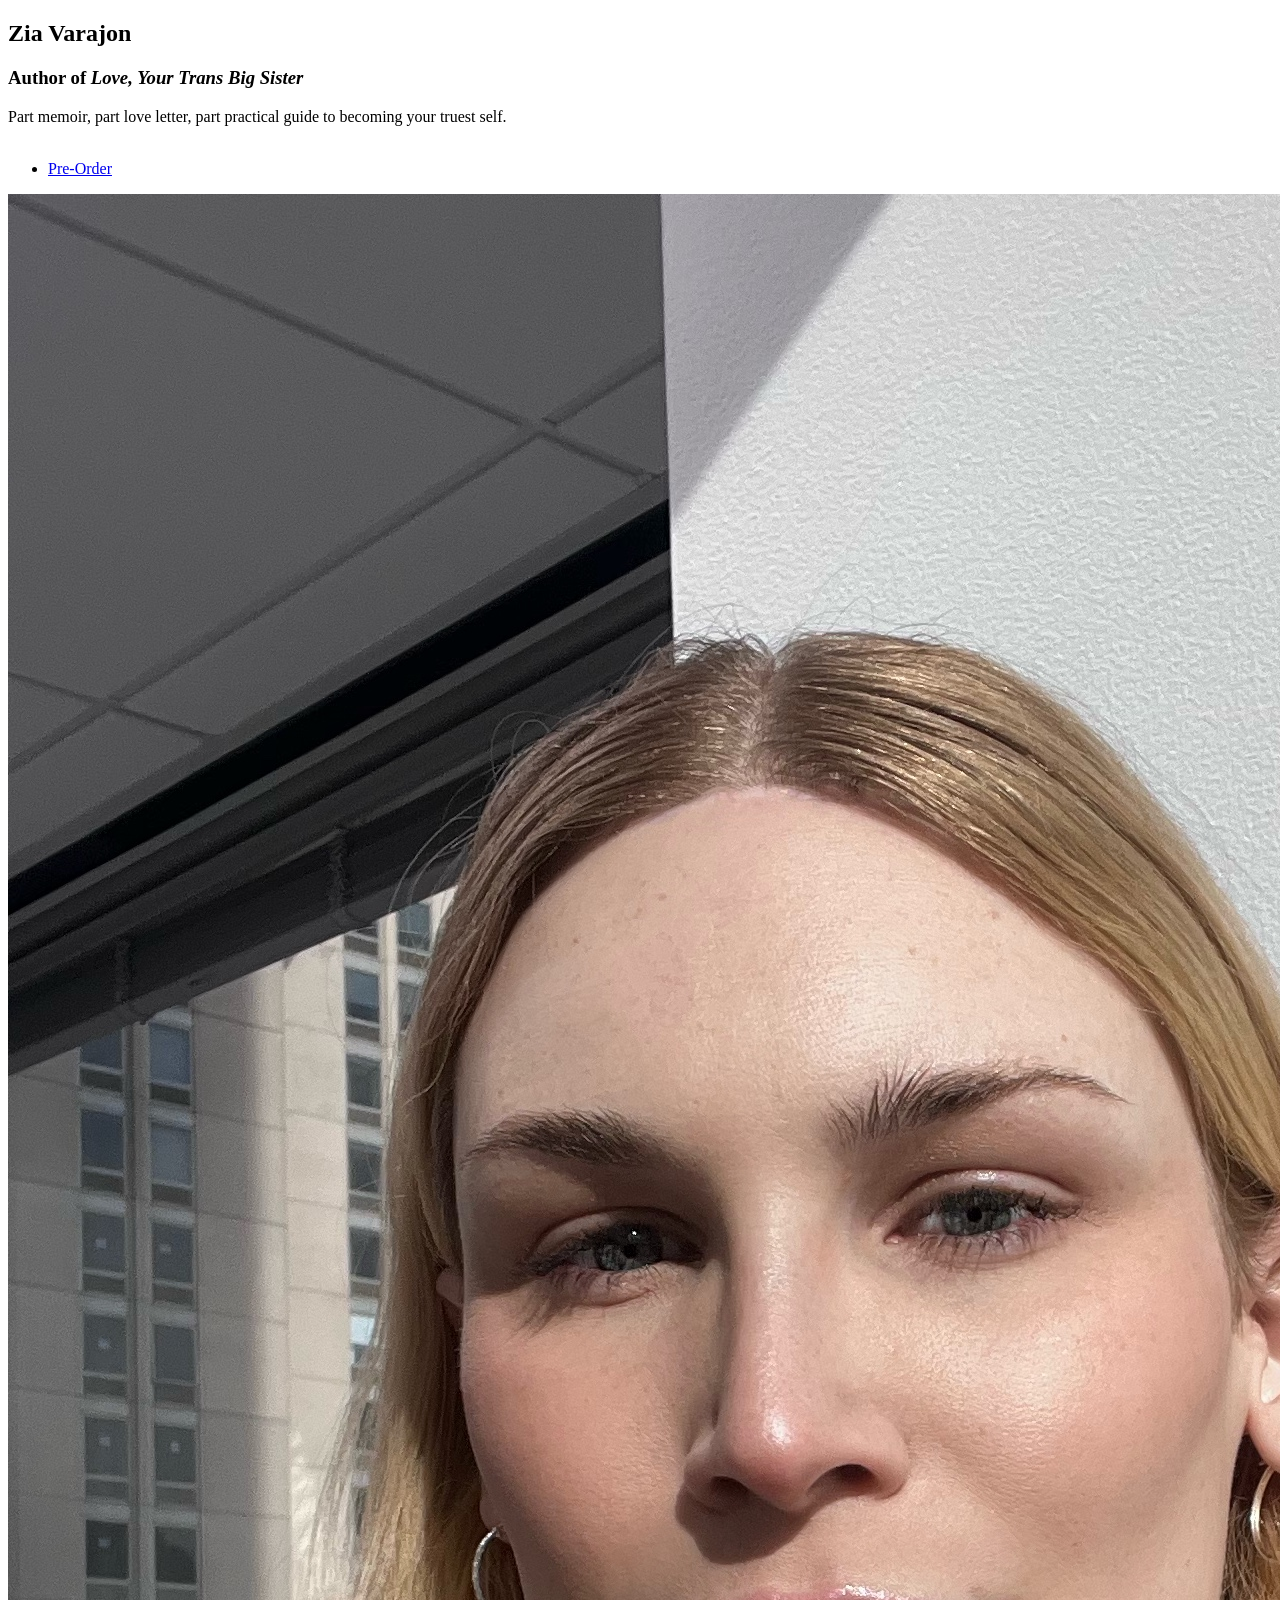
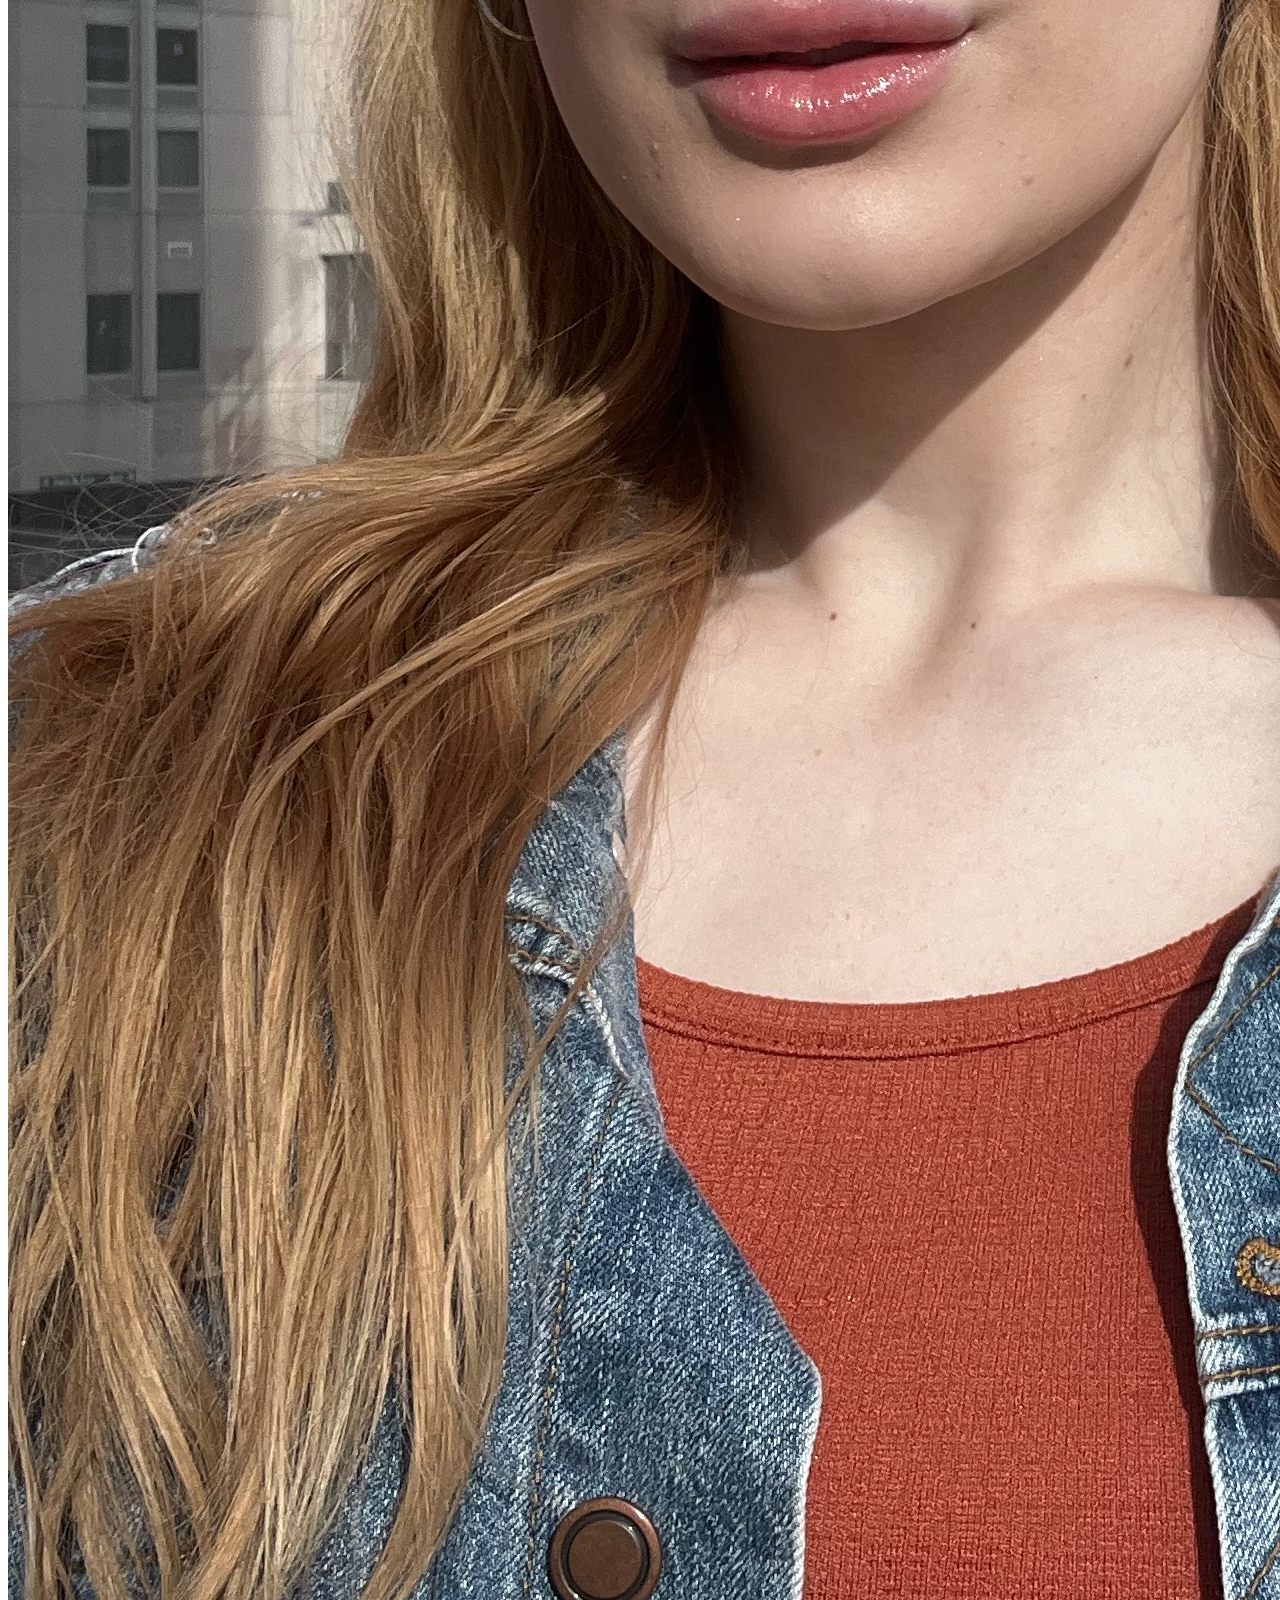
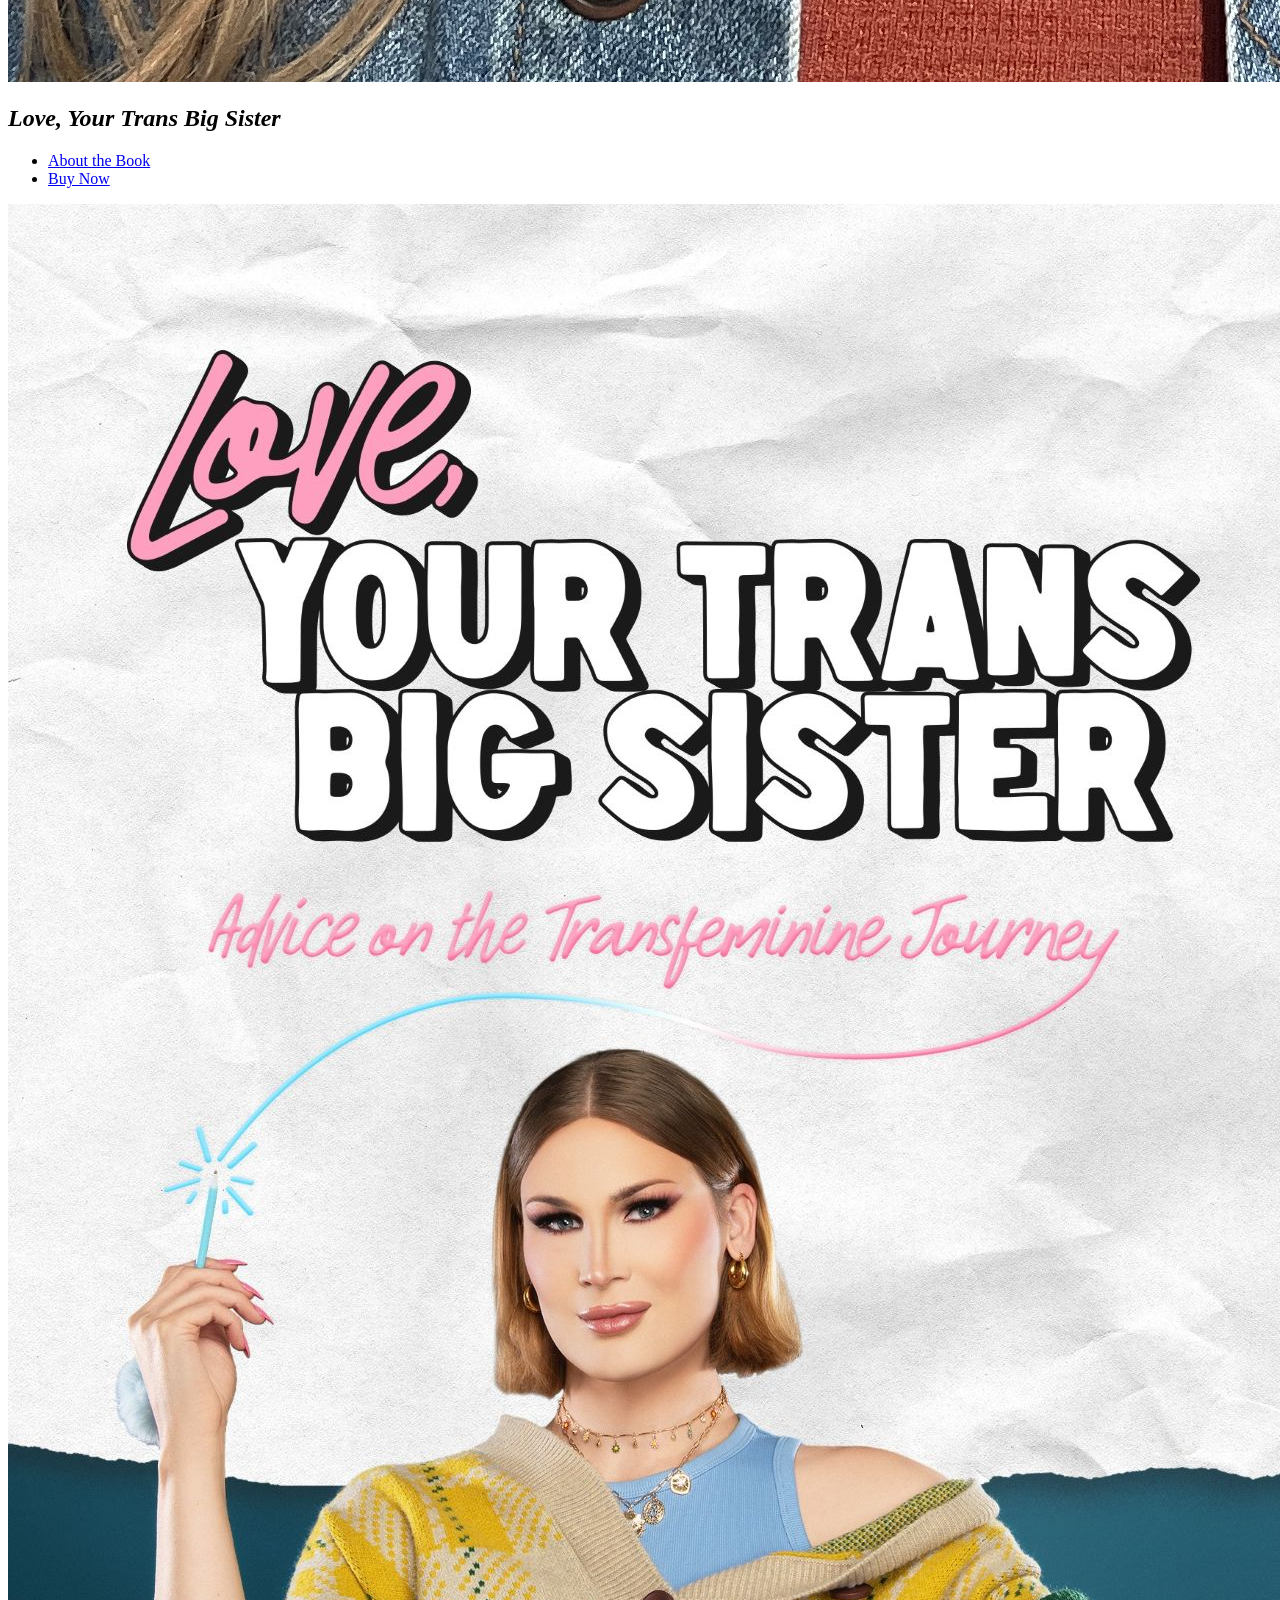
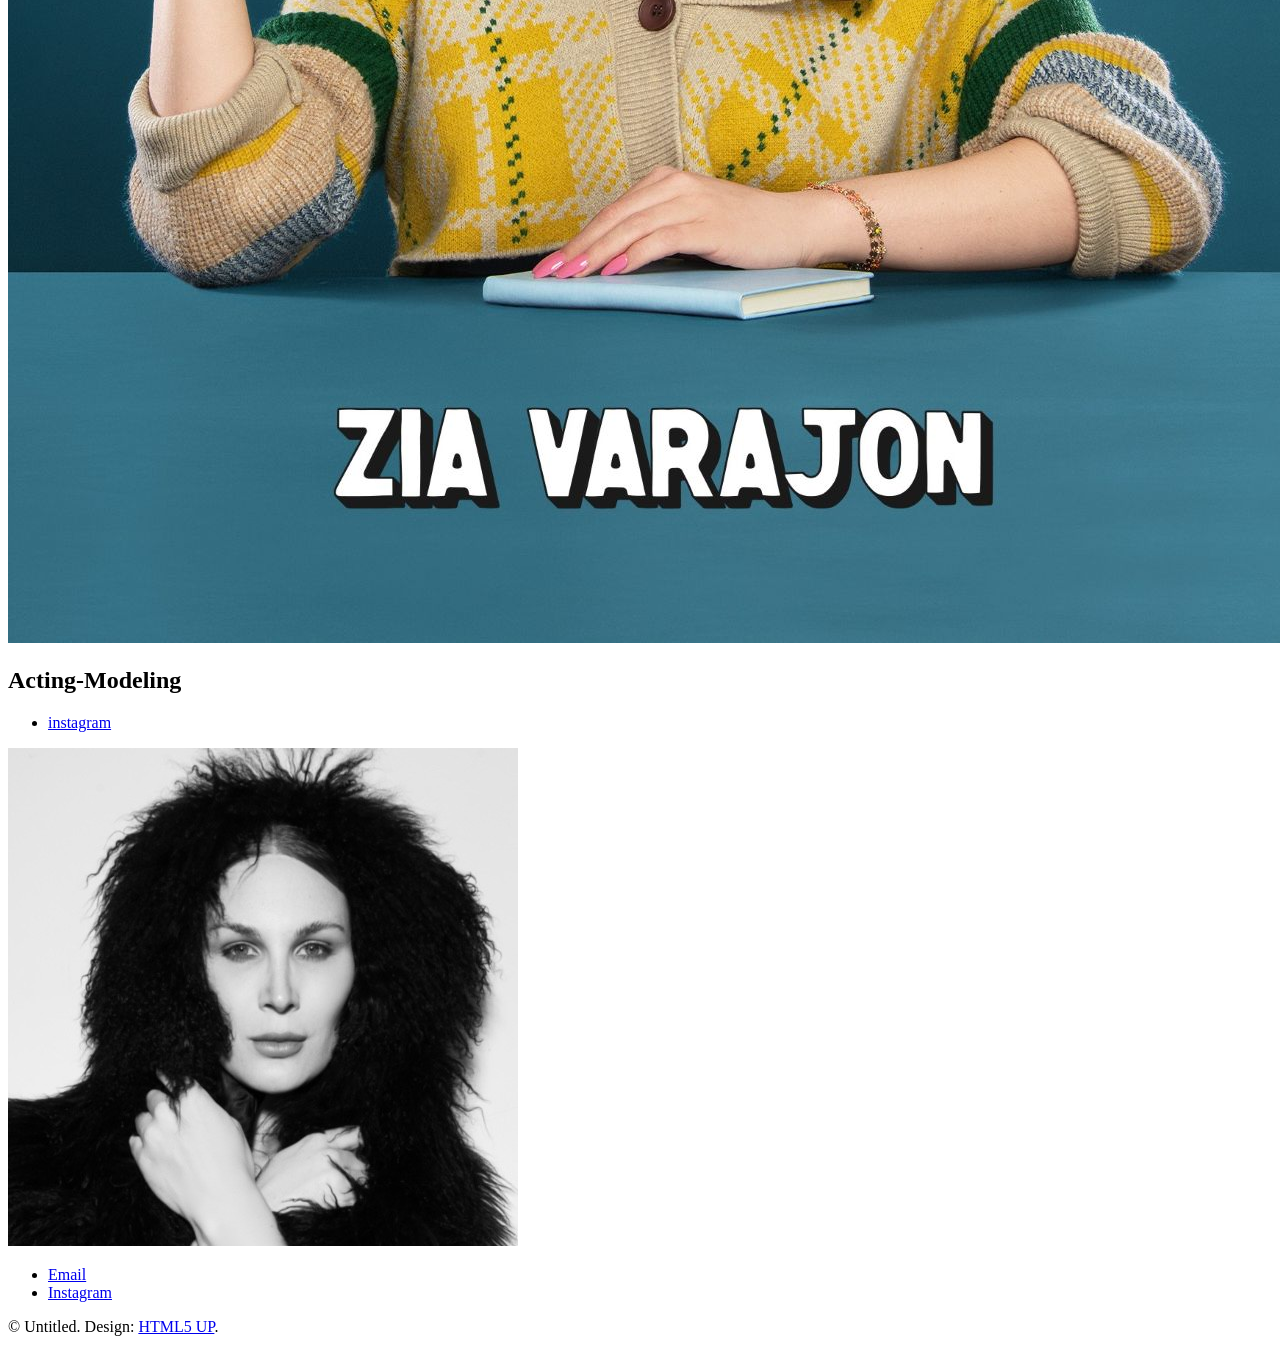
==== index.html @ 0dc3c12a "Updating Website" ====
<!DOCTYPE HTML>
<!--
	Story by HTML5 UP
	html5up.net | @ajlkn
	Free for personal and commercial use under the CCA 3.0 license (html5up.net/license)
-->
<html>
	<head>
		<title>Zia Varajon</title>
		<meta charset="utf-8" />
		<meta name="viewport" content="width=device-width, initial-scale=1, user-scalable=no" />
		<link rel="stylesheet" href="assets/css/main.css" />
		<noscript><link rel="stylesheet" href="assets/css/noscript.css" /></noscript>
	</head>
	<body class="is-preload">

		<!-- Wrapper -->
			<div id="wrapper" class="divided">

				<!-- One -->
					<section class="banner style1 orient-left content-align-left image-position-right fullscreen onload-image-fade-in onload-content-fade-right">
						<div class="content">
							<h1>Zia Varajon</h1>
							<h3 class="major">Author of <i>Love, Your Trans Big Sister </i></h3>
							<h2">Part memoir, part love letter, part practical guide to becoming your truest self.</h2>
							<br></br>
							<ul class="actions stacked">
								<li><a href="https://www.barnesandnoble.com/w/love-your-trans-big-sister-zia-varajon/1149774311" class="button big wide smooth-scroll-middle">Pre-Order</a></li>
							</ul>
						</div>
						<div class="image">
							<img src="images/banner.jpg" alt="" />
						</div>
					</section>

				<!-- Two -->
					<section class="spotlight style1 orient-right content-align-left image-position-center onscroll-image-fade-in" id="first">
						<div class="content">
							<h2><i>Love, Your Trans Big Sister</i></h2>
							
							<ul class="actions stacked">
								<li><a href="lytbs.html" class="button">About the Book</a></li><li><a href="https://ziavarajon.com" class="button">Buy Now</a> </li>
							</ul>
						</div>
						<div class="image">
							<img src="images/spotlight01.jpg" alt="" />
						</div>
					</section>

				<!-- Three -->
					<section class="spotlight style1 orient-left content-align-left image-position-center onscroll-image-fade-in">
						<div class="content">
							<h2>Acting-Modeling</h2>
							<p></p>
							<ul class="actions ">
								<li><a href="https://www.instagram.com/tsziaaa" class="button">instagram</a></li>
							</ul>
						</div>
						<div class="image">
							<img src="images/spotlight02.jpg" alt="" />
						</div>
					</section>

				<!-- Four 
					<section class="spotlight style1 orient-right content-align-left image-position-center onscroll-image-fade-in">
						<div class="content">
							<h2>Creative Collection</h2>
							<p>Interior Decorator | Personal Stylist</p>
							<ul class="actions stacked">
								<li><a href="creative.html" class="button">Learn More</a></li>
							</ul>
						</div>
						<div class="image">
							<img src="images/spotlight03.jpg" alt="" />
						</div>
					</section>
					-->

				<!-- Five 
					<section class="wrapper style1 align-center">
						<div class="inner">
							<h2>Massa sed condimentum</h2>
							<p>Lorem ipsum dolor sit amet, consectetur adipiscing elit. Morbi id ante sed ex pharetra lacinia sit amet vel massa. Donec facilisis laoreet nulla eu bibendum. Donec ut ex risus. Fusce lorem lectus, pharetra pretium massa et, hendrerit vestibulum odio lorem ipsum.</p>
						</div>
						
						-->
						<!-- Gallery commected section 
							<div class="gallery style2 medium lightbox onscroll-fade-in">
								<article>
									<a href="images/gallery/fulls/01.jpg" class="image">
										<img src="images/gallery/thumbs/01.jpg" alt="" />
									</a>
									<div class="caption">
										<h3>Ipsum Dolor</h3>
										<p>Lorem ipsum dolor amet, consectetur magna etiam elit. Etiam sed ultrices.</p>
										<ul class="actions fixed">
											<li><span class="button small">Details</span></li>
										</ul>
									</div>
								</article>
								<article>
									<a href="images/gallery/fulls/02.jpg" class="image">
										<img src="images/gallery/thumbs/02.jpg" alt="" />
									</a>
									<div class="caption">
										<h3>Feugiat Lorem</h3>
										<p>Lorem ipsum dolor amet, consectetur magna etiam elit. Etiam sed ultrices.</p>
										<ul class="actions fixed">
											<li><span class="button small">Details</span></li>
										</ul>
									</div>
								</article>
								<article>
									<a href="images/gallery/fulls/03.jpg" class="image">
										<img src="images/gallery/thumbs/03.jpg" alt="" />
									</a>
									<div class="caption">
										<h3>Magna Amet</h3>
										<p>Lorem ipsum dolor amet, consectetur magna etiam elit. Etiam sed ultrices.</p>
										<ul class="actions fixed">
											<li><span class="button small">Details</span></li>
										</ul>
									</div>
								</article>
								<article>
									<a href="images/gallery/fulls/04.jpg" class="image">
										<img src="images/gallery/thumbs/04.jpg" alt="" />
									</a>
									<div class="caption">
										<h3>Sed Tempus</h3>
										<p>Lorem ipsum dolor amet, consectetur magna etiam elit. Etiam sed ultrices.</p>
										<ul class="actions fixed">
											<li><span class="button small">Details</span></li>
										</ul>
									</div>
								</article>
								<article>
									<a href="images/gallery/fulls/05.jpg" class="image">
										<img src="images/gallery/thumbs/05.jpg" alt="" />
									</a>
									<div class="caption">
										<h3>Ultrices Magna</h3>
										<p>Lorem ipsum dolor amet, consectetur magna etiam elit. Etiam sed ultrices.</p>
										<ul class="actions fixed">
											<li><span class="button small">Details</span></li>
										</ul>
									</div>
								</article>
								<article>
									<a href="images/gallery/fulls/06.jpg" class="image">
										<img src="images/gallery/thumbs/06.jpg" alt="" />
									</a>
									<div class="caption">
										<h3>Sed Tempus</h3>
										<p>Lorem ipsum dolor amet, consectetur magna etiam elit. Etiam sed ultrices.</p>
										<ul class="actions fixed">
											<li><span class="button small">Details</span></li>
										</ul>
									</div>
								</article>
								<article>
									<a href="images/gallery/fulls/07.jpg" class="image">
										<img src="images/gallery/thumbs/07.jpg" alt="" />
									</a>
									<div class="caption">
										<h3>Ipsum Lorem</h3>
										<p>Lorem ipsum dolor amet, consectetur magna etiam elit. Etiam sed ultrices.</p>
										<ul class="actions fixed">
											<li><span class="button small">Details</span></li>
										</ul>
									</div>
								</article>
								<article>
									<a href="images/gallery/fulls/08.jpg" class="image">
										<img src="images/gallery/thumbs/08.jpg" alt="" />
									</a>
									<div class="caption">
										<h3>Magna Risus</h3>
										<p>Lorem ipsum dolor amet, consectetur magna etiam elit. Etiam sed ultrices.</p>
										<ul class="actions fixed">
											<li><span class="button small">Details</span></li>
										</ul>
									</div>
								</article>
								<article>
									<a href="images/gallery/fulls/09.jpg" class="image">
										<img src="images/gallery/thumbs/09.jpg" alt="" />
									</a>
									<div class="caption">
										<h3>Tempus Dolor</h3>
										<p>Lorem ipsum dolor amet, consectetur magna etiam elit. Etiam sed ultrices.</p>
										<ul class="actions fixed">
											<li><span class="button small">Details</span></li>
										</ul>
									</div>
								</article>
								<article>
									<a href="images/gallery/fulls/10.jpg" class="image">
										<img src="images/gallery/thumbs/10.jpg" alt="" />
									</a>
									<div class="caption">
										<h3>Sed Etiam</h3>
										<p>Lorem ipsum dolor amet, consectetur magna etiam elit. Etiam sed ultrices.</p>
										<ul class="actions fixed">
											<li><span class="button small">Details</span></li>
										</ul>
									</div>
								</article>
								<article>
									<a href="images/gallery/fulls/11.jpg" class="image">
										<img src="images/gallery/thumbs/11.jpg" alt="" />
									</a>
									<div class="caption">
										<h3>Magna Lorem</h3>
										<p>Lorem ipsum dolor amet, consectetur magna etiam elit. Etiam sed ultrices.</p>
										<ul class="actions fixed">
											<li><span class="button small">Details</span></li>
										</ul>
									</div>
								</article>
								<article>
									<a href="images/gallery/fulls/12.jpg" class="image">
										<img src="images/gallery/thumbs/12.jpg" alt="" />
									</a>
									<div class="caption">
										<h3>Ipsum Dolor</h3>
										<p>Lorem ipsum dolor amet, consectetur magna etiam elit. Etiam sed ultrices.</p>
										<ul class="actions fixed">
											<li><span class="button small">Details</span></li>
										</ul>
									</div>
								</article>
							</div>

					</section>
									-->
				<!-- Six -->
				

				<!-- Seven 
					<section class="wrapper style1 align-center">
						<div class="inner medium">
							<h2>Get in touch</h2>
							<form method="post" action="#">
								<div class="fields">
									<div class="field half">
										<label for="name">Name</label>
										<input type="text" name="name" id="name" value="" />
									</div>
									<div class="field half">
										<label for="email">Email</label>
										<input type="email" name="email" id="email" value="" />
									</div>
									<div class="field">
										<label for="message">Message</label>
										<textarea name="message" id="message" rows="6"></textarea>
									</div>
								</div>
								<ul class="actions special">
									<li><input type="submit" name="submit" id="submit" value="Send Message" /></li>
								</ul>
							</form>

						</div>
					</section> -->

				<!-- Footer -->
					<footer class="wrapper style1 align-center">
						<div class="inner">
							<ul class="icons">
								<!--<li><a href="#" class="icon brands style2 fa-twitter"><span class="label">Twitter</span></a></li> 
								<li><a href="#" class="icon brands style2 fa-facebook-f"><span class="label">Facebook</span></a></li> 
								
								<li><a href="#" class="icon brands style2 fa-linkedin-in"><span class="label">LinkedIn</span></a></li>
								 -->
								 <li><a href="mailto:ziavarajon@gmail.com" class="icon style2 fa-envelope"><span class="label">Email</span></a></li>
								 <li><a href="https://www.instagram.com/tsziaaa" class="icon brands style2 fa-instagram"><span class="label">Instagram</span></a></li>
							</ul>
							<p>&copy; Untitled. Design: <a href="https://html5up.net">HTML5 UP</a>.</p>
						</div>
					</footer>

			</div>

		<!-- Scripts -->
			<script src="assets/js/jquery.min.js"></script>
			<script src="assets/js/jquery.scrollex.min.js"></script>
			<script src="assets/js/jquery.scrolly.min.js"></script>
			<script src="assets/js/browser.min.js"></script>
			<script src="assets/js/breakpoints.min.js"></script>
			<script src="assets/js/util.js"></script>
			<script src="assets/js/main.js"></script>

	</body>
</html>
---- assets/css/main.css ----
@import url(fontawesome-all.min.css);
@import url("https://fonts.googleapis.com/css?family=Source+Sans+Pro:300,300i,400,400i");

/*
	Story by HTML5 UP
	html5up.net | @ajlkn
	Free for personal and commercial use under the CCA 3.0 license (html5up.net/license)
*/

html, body, div, span, applet, object,
iframe, h1, h2, h3, h4, h5, h6, p, blockquote,
pre, a, abbr, acronym, address, big, cite,
code, del, dfn, em, img, ins, kbd, q, s, samp,
small, strike, strong, sub, sup, tt, var, b,
u, i, center, dl, dt, dd, ol, ul, li, fieldset,
form, label, legend, table, caption, tbody,
tfoot, thead, tr, th, td, article, aside,
canvas, details, embed, figure, figcaption,
footer, header, hgroup, menu, nav, output, ruby,
section, summary, time, mark, audio, video {
	margin: 0;
	padding: 0;
	border: 0;
	font-size: 100%;
	font: inherit;
	vertical-align: baseline;}

article, aside, details, figcaption, figure,
footer, header, hgroup, menu, nav, section {
	display: block;}

body {
	line-height: 1;
}

ol, ul {
	list-style: none;
}

blockquote, q {
	quotes: none;
}

	blockquote:before, blockquote:after, q:before, q:after {
		content: '';
		content: none;
	}

table {
	border-collapse: collapse;
	border-spacing: 0;
}

body {
	-webkit-text-size-adjust: none;
}

mark {
	background-color: transparent;
	color: inherit;
}

input::-moz-focus-inner {
	border: 0;
	padding: 0;
}

input, select, textarea {
	-moz-appearance: none;
	-webkit-appearance: none;
	-ms-appearance: none;
	appearance: none;
}

/* Basic */

	@-ms-viewport {
		width: device-width;
	}

	body {
		-ms-overflow-style: scrollbar;
	}

	@media screen and (max-width: 480px) {

		html, body {
			min-width: 320px;
		}

	}

	html {
		box-sizing: border-box;
	}

	*, *:before, *:after {
		box-sizing: inherit;
	}

	body {
		background: #ffffff;
	}

		body.is-preload *, body.is-preload *:before, body.is-preload *:after {
			-moz-animation: none !important;
			-webkit-animation: none !important;
			-ms-animation: none !important;
			animation: none !important;
			-moz-transition: none !important;
			-webkit-transition: none !important;
			-ms-transition: none !important;
			transition: none !important;
		}

/* Type */

	html {
		font-size: 18pt;
	}

		@media screen and (max-width: 1680px) {

			html {
				font-size: 14pt;
			}

		}

		@media screen and (max-width: 1280px) {

			html {
				font-size: 12pt;
			}

		}

		@media screen and (max-width: 736px) {

			html {
				font-size: 11pt;
			}

		}

		@media screen and (max-width: 360px) {

			html {
				font-size: 10pt;
			}

		}

	body {
		background-color: #ffffff;
		color: #000000;
	}

	body, input, select, textarea {
		font-family: "Source Sans Pro", Helvetica, sans-serif;
		font-size: 1rem;
		font-weight: 300;
		line-height: 1.65;
	}

	a {
		-moz-transition: color 0.2s ease-in-out;
		-webkit-transition: color 0.2s ease-in-out;
		-ms-transition: color 0.2s ease-in-out;
		transition: color 0.2s ease-in-out;
		text-decoration: underline;
	}

		a:hover {
			text-decoration: none;
		}

	strong, b {
		font-weight: 400;
	}

	em, i {
		font-style: italic;
	}

	p {
		margin: 0 0 2rem 0;
	}

		p.major {
			font-size: 1.25rem;
		}

	h1, h2, h3, h4, h5, h6 {
		font-weight: 300;
		line-height: 1.375;
		letter-spacing: -0.05em;
		margin: 0 0 1rem 0;
	}

		h1 a, h2 a, h3 a, h4 a, h5 a, h6 a {
			color: inherit;
			text-decoration: none;
		}

	h1 {
		font-size: 3.5rem;
		line-height: 1.2;
	}

	h2 {
		font-size: 2.25rem;
	}

	h3 {
		font-size: 1.5rem;
	}

	h4 {
		font-size: 1.1rem;
	}

	h5 {
		font-size: 0.9rem;
	}

	h6 {
		font-size: 0.7rem;
	}

	sub {
		font-size: 0.8rem;
		position: relative;
		top: 0.5rem;
	}

	sup {
		font-size: 0.8rem;
		position: relative;
		top: -0.5rem;
	}

	blockquote {
		border-left: solid 4px;
		font-style: italic;
		margin: 0 0 2rem 0;
		padding: 0.5rem 0 0.5rem 2rem;
	}

	code {
		border-radius: 4px;
		font-family: "Courier New", monospace;
		font-size: 0.9em;
		margin: 0 0.25rem;
		padding: 0.25rem 0.325rem;
	}

	pre {
		-webkit-overflow-scrolling: touch;
		font-family: "Courier New", monospace;
		font-size: 0.9em;
		margin: 0 0 2rem 0;
	}

		pre code {
			display: block;
			line-height: 1.5;
			padding: 0.75rem 1rem;
			overflow-x: auto;
		}

	hr {
		border: 0;
		border-bottom: solid 1px;
		margin: 2.5rem 0;
	}

		hr.major {
			margin: 3.5rem 0;
		}

	.align-left {
		text-align: left;
	}

	.align-center {
		text-align: center;
	}

	.align-right {
		text-align: right;
	}

	@media screen and (max-width: 736px) {

		p.major {
			font-size: 1.1rem;
		}

		h1 {
			font-size: 2.5rem;
		}

		h2 {
			font-size: 2rem;
		}

		h3 {
			font-size: 1.25rem;
		}

		h4 {
			font-size: 1rem;
		}

	}

	input, select, textarea {
		color: #000000;
	}

	a {
		color: #000000;
	}

		a:hover {
			color: #47D3E5;
		}

	strong, b {
		color: #000000;
	}

	h1, h2, h3, h4, h5, h6 {
		color: #000000;
	}

	blockquote {
		border-left-color: rgba(0, 0, 0, 0.2);
	}

	code {
		background: rgba(0, 0, 0, 0.05);
		border-color: rgba(0, 0, 0, 0.2);
	}

	hr {
		border-bottom-color: rgba(0, 0, 0, 0.2);
	}

/* Row */

	.row {
		display: flex;
		flex-wrap: wrap;
		box-sizing: border-box;
		align-items: stretch;
	}

		.row > * {
			box-sizing: border-box;
		}

		.row.gtr-uniform > * > :last-child {
			margin-bottom: 0;
		}

		.row.aln-left {
			justify-content: flex-start;
		}

		.row.aln-center {
			justify-content: center;
		}

		.row.aln-right {
			justify-content: flex-end;
		}

		.row.aln-top {
			align-items: flex-start;
		}

		.row.aln-middle {
			align-items: center;
		}

		.row.aln-bottom {
			align-items: flex-end;
		}

		.row > .imp {
			order: -1;
		}

		.row > .col-1 {
			width: 8.33333%;
		}

		.row > .off-1 {
			margin-left: 8.33333%;
		}

		.row > .col-2 {
			width: 16.66667%;
		}

		.row > .off-2 {
			margin-left: 16.66667%;
		}

		.row > .col-3 {
			width: 25%;
		}

		.row > .off-3 {
			margin-left: 25%;
		}

		.row > .col-4 {
			width: 33.33333%;
		}

		.row > .off-4 {
			margin-left: 33.33333%;
		}

		.row > .col-5 {
			width: 41.66667%;
		}

		.row > .off-5 {
			margin-left: 41.66667%;
		}

		.row > .col-6 {
			width: 50%;
		}

		.row > .off-6 {
			margin-left: 50%;
		}

		.row > .col-7 {
			width: 58.33333%;
		}

		.row > .off-7 {
			margin-left: 58.33333%;
		}

		.row > .col-8 {
			width: 66.66667%;
		}

		.row > .off-8 {
			margin-left: 66.66667%;
		}

		.row > .col-9 {
			width: 75%;
		}

		.row > .off-9 {
			margin-left: 75%;
		}

		.row > .col-10 {
			width: 83.33333%;
		}

		.row > .off-10 {
			margin-left: 83.33333%;
		}

		.row > .col-11 {
			width: 91.66667%;
		}

		.row > .off-11 {
			margin-left: 91.66667%;
		}

		.row > .col-12 {
			width: 100%;
		}

		.row > .off-12 {
			margin-left: 100%;
		}

		.row.gtr-0 {
			margin-top: 0;
			margin-left: 0rem;
		}

			.row.gtr-0 > * {
				padding: 0 0 0 0rem;
			}

			.row.gtr-0.gtr-uniform {
				margin-top: 0rem;
			}

				.row.gtr-0.gtr-uniform > * {
					padding-top: 0rem;
				}

		.row.gtr-25 {
			margin-top: 0;
			margin-left: -0.5rem;
		}

			.row.gtr-25 > * {
				padding: 0 0 0 0.5rem;
			}

			.row.gtr-25.gtr-uniform {
				margin-top: -0.5rem;
			}

				.row.gtr-25.gtr-uniform > * {
					padding-top: 0.5rem;
				}

		.row.gtr-50 {
			margin-top: 0;
			margin-left: -1rem;
		}

			.row.gtr-50 > * {
				padding: 0 0 0 1rem;
			}

			.row.gtr-50.gtr-uniform {
				margin-top: -1rem;
			}

				.row.gtr-50.gtr-uniform > * {
					padding-top: 1rem;
				}

		.row {
			margin-top: 0;
			margin-left: -2rem;
		}

			.row > * {
				padding: 0 0 0 2rem;
			}

			.row.gtr-uniform {
				margin-top: -2rem;
			}

				.row.gtr-uniform > * {
					padding-top: 2rem;
				}

		.row.gtr-150 {
			margin-top: 0;
			margin-left: -3rem;
		}

			.row.gtr-150 > * {
				padding: 0 0 0 3rem;
			}

			.row.gtr-150.gtr-uniform {
				margin-top: -3rem;
			}

				.row.gtr-150.gtr-uniform > * {
					padding-top: 3rem;
				}

		.row.gtr-200 {
			margin-top: 0;
			margin-left: -4rem;
		}

			.row.gtr-200 > * {
				padding: 0 0 0 4rem;
			}

			.row.gtr-200.gtr-uniform {
				margin-top: -4rem;
			}

				.row.gtr-200.gtr-uniform > * {
					padding-top: 4rem;
				}

		@media screen and (max-width: 1680px) {

			.row {
				display: flex;
				flex-wrap: wrap;
				box-sizing: border-box;
				align-items: stretch;
			}

				.row > * {
					box-sizing: border-box;
				}

				.row.gtr-uniform > * > :last-child {
					margin-bottom: 0;
				}

				.row.aln-left {
					justify-content: flex-start;
				}

				.row.aln-center {
					justify-content: center;
				}

				.row.aln-right {
					justify-content: flex-end;
				}

				.row.aln-top {
					align-items: flex-start;
				}

				.row.aln-middle {
					align-items: center;
				}

				.row.aln-bottom {
					align-items: flex-end;
				}

				.row > .imp-xlarge {
					order: -1;
				}

				.row > .col-1-xlarge {
					width: 8.33333%;
				}

				.row > .off-1-xlarge {
					margin-left: 8.33333%;
				}

				.row > .col-2-xlarge {
					width: 16.66667%;
				}

				.row > .off-2-xlarge {
					margin-left: 16.66667%;
				}

				.row > .col-3-xlarge {
					width: 25%;
				}

				.row > .off-3-xlarge {
					margin-left: 25%;
				}

				.row > .col-4-xlarge {
					width: 33.33333%;
				}

				.row > .off-4-xlarge {
					margin-left: 33.33333%;
				}

				.row > .col-5-xlarge {
					width: 41.66667%;
				}

				.row > .off-5-xlarge {
					margin-left: 41.66667%;
				}

				.row > .col-6-xlarge {
					width: 50%;
				}

				.row > .off-6-xlarge {
					margin-left: 50%;
				}

				.row > .col-7-xlarge {
					width: 58.33333%;
				}

				.row > .off-7-xlarge {
					margin-left: 58.33333%;
				}

				.row > .col-8-xlarge {
					width: 66.66667%;
				}

				.row > .off-8-xlarge {
					margin-left: 66.66667%;
				}

				.row > .col-9-xlarge {
					width: 75%;
				}

				.row > .off-9-xlarge {
					margin-left: 75%;
				}

				.row > .col-10-xlarge {
					width: 83.33333%;
				}

				.row > .off-10-xlarge {
					margin-left: 83.33333%;
				}

				.row > .col-11-xlarge {
					width: 91.66667%;
				}

				.row > .off-11-xlarge {
					margin-left: 91.66667%;
				}

				.row > .col-12-xlarge {
					width: 100%;
				}

				.row > .off-12-xlarge {
					margin-left: 100%;
				}

				.row.gtr-0 {
					margin-top: 0;
					margin-left: 0rem;
				}

					.row.gtr-0 > * {
						padding: 0 0 0 0rem;
					}

					.row.gtr-0.gtr-uniform {
						margin-top: 0rem;
					}

						.row.gtr-0.gtr-uniform > * {
							padding-top: 0rem;
						}

				.row.gtr-25 {
					margin-top: 0;
					margin-left: -0.5rem;
				}

					.row.gtr-25 > * {
						padding: 0 0 0 0.5rem;
					}

					.row.gtr-25.gtr-uniform {
						margin-top: -0.5rem;
					}

						.row.gtr-25.gtr-uniform > * {
							padding-top: 0.5rem;
						}

				.row.gtr-50 {
					margin-top: 0;
					margin-left: -1rem;
				}

					.row.gtr-50 > * {
						padding: 0 0 0 1rem;
					}

					.row.gtr-50.gtr-uniform {
						margin-top: -1rem;
					}

						.row.gtr-50.gtr-uniform > * {
							padding-top: 1rem;
						}

				.row {
					margin-top: 0;
					margin-left: -2rem;
				}

					.row > * {
						padding: 0 0 0 2rem;
					}

					.row.gtr-uniform {
						margin-top: -2rem;
					}

						.row.gtr-uniform > * {
							padding-top: 2rem;
						}

				.row.gtr-150 {
					margin-top: 0;
					margin-left: -3rem;
				}

					.row.gtr-150 > * {
						padding: 0 0 0 3rem;
					}

					.row.gtr-150.gtr-uniform {
						margin-top: -3rem;
					}

						.row.gtr-150.gtr-uniform > * {
							padding-top: 3rem;
						}

				.row.gtr-200 {
					margin-top: 0;
					margin-left: -4rem;
				}

					.row.gtr-200 > * {
						padding: 0 0 0 4rem;
					}

					.row.gtr-200.gtr-uniform {
						margin-top: -4rem;
					}

						.row.gtr-200.gtr-uniform > * {
							padding-top: 4rem;
						}

		}

		@media screen and (max-width: 1280px) {

			.row {
				display: flex;
				flex-wrap: wrap;
				box-sizing: border-box;
				align-items: stretch;
			}

				.row > * {
					box-sizing: border-box;
				}

				.row.gtr-uniform > * > :last-child {
					margin-bottom: 0;
				}

				.row.aln-left {
					justify-content: flex-start;
				}

				.row.aln-center {
					justify-content: center;
				}

				.row.aln-right {
					justify-content: flex-end;
				}

				.row.aln-top {
					align-items: flex-start;
				}

				.row.aln-middle {
					align-items: center;
				}

				.row.aln-bottom {
					align-items: flex-end;
				}

				.row > .imp-large {
					order: -1;
				}

				.row > .col-1-large {
					width: 8.33333%;
				}

				.row > .off-1-large {
					margin-left: 8.33333%;
				}

				.row > .col-2-large {
					width: 16.66667%;
				}

				.row > .off-2-large {
					margin-left: 16.66667%;
				}

				.row > .col-3-large {
					width: 25%;
				}

				.row > .off-3-large {
					margin-left: 25%;
				}

				.row > .col-4-large {
					width: 33.33333%;
				}

				.row > .off-4-large {
					margin-left: 33.33333%;
				}

				.row > .col-5-large {
					width: 41.66667%;
				}

				.row > .off-5-large {
					margin-left: 41.66667%;
				}

				.row > .col-6-large {
					width: 50%;
				}

				.row > .off-6-large {
					margin-left: 50%;
				}

				.row > .col-7-large {
					width: 58.33333%;
				}

				.row > .off-7-large {
					margin-left: 58.33333%;
				}

				.row > .col-8-large {
					width: 66.66667%;
				}

				.row > .off-8-large {
					margin-left: 66.66667%;
				}

				.row > .col-9-large {
					width: 75%;
				}

				.row > .off-9-large {
					margin-left: 75%;
				}

				.row > .col-10-large {
					width: 83.33333%;
				}

				.row > .off-10-large {
					margin-left: 83.33333%;
				}

				.row > .col-11-large {
					width: 91.66667%;
				}

				.row > .off-11-large {
					margin-left: 91.66667%;
				}

				.row > .col-12-large {
					width: 100%;
				}

				.row > .off-12-large {
					margin-left: 100%;
				}

				.row.gtr-0 {
					margin-top: 0;
					margin-left: 0rem;
				}

					.row.gtr-0 > * {
						padding: 0 0 0 0rem;
					}

					.row.gtr-0.gtr-uniform {
						margin-top: 0rem;
					}

						.row.gtr-0.gtr-uniform > * {
							padding-top: 0rem;
						}

				.row.gtr-25 {
					margin-top: 0;
					margin-left: -0.5rem;
				}

					.row.gtr-25 > * {
						padding: 0 0 0 0.5rem;
					}

					.row.gtr-25.gtr-uniform {
						margin-top: -0.5rem;
					}

						.row.gtr-25.gtr-uniform > * {
							padding-top: 0.5rem;
						}

				.row.gtr-50 {
					margin-top: 0;
					margin-left: -1rem;
				}

					.row.gtr-50 > * {
						padding: 0 0 0 1rem;
					}

					.row.gtr-50.gtr-uniform {
						margin-top: -1rem;
					}

						.row.gtr-50.gtr-uniform > * {
							padding-top: 1rem;
						}

				.row {
					margin-top: 0;
					margin-left: -2rem;
				}

					.row > * {
						padding: 0 0 0 2rem;
					}

					.row.gtr-uniform {
						margin-top: -2rem;
					}

						.row.gtr-uniform > * {
							padding-top: 2rem;
						}

				.row.gtr-150 {
					margin-top: 0;
					margin-left: -3rem;
				}

					.row.gtr-150 > * {
						padding: 0 0 0 3rem;
					}

					.row.gtr-150.gtr-uniform {
						margin-top: -3rem;
					}

						.row.gtr-150.gtr-uniform > * {
							padding-top: 3rem;
						}

				.row.gtr-200 {
					margin-top: 0;
					margin-left: -4rem;
				}

					.row.gtr-200 > * {
						padding: 0 0 0 4rem;
					}

					.row.gtr-200.gtr-uniform {
						margin-top: -4rem;
					}

						.row.gtr-200.gtr-uniform > * {
							padding-top: 4rem;
						}

		}

		@media screen and (max-width: 980px) {

			.row {
				display: flex;
				flex-wrap: wrap;
				box-sizing: border-box;
				align-items: stretch;
			}

				.row > * {
					box-sizing: border-box;
				}

				.row.gtr-uniform > * > :last-child {
					margin-bottom: 0;
				}

				.row.aln-left {
					justify-content: flex-start;
				}

				.row.aln-center {
					justify-content: center;
				}

				.row.aln-right {
					justify-content: flex-end;
				}

				.row.aln-top {
					align-items: flex-start;
				}

				.row.aln-middle {
					align-items: center;
				}

				.row.aln-bottom {
					align-items: flex-end;
				}

				.row > .imp-medium {
					order: -1;
				}

				.row > .col-1-medium {
					width: 8.33333%;
				}

				.row > .off-1-medium {
					margin-left: 8.33333%;
				}

				.row > .col-2-medium {
					width: 16.66667%;
				}

				.row > .off-2-medium {
					margin-left: 16.66667%;
				}

				.row > .col-3-medium {
					width: 25%;
				}

				.row > .off-3-medium {
					margin-left: 25%;
				}

				.row > .col-4-medium {
					width: 33.33333%;
				}

				.row > .off-4-medium {
					margin-left: 33.33333%;
				}

				.row > .col-5-medium {
					width: 41.66667%;
				}

				.row > .off-5-medium {
					margin-left: 41.66667%;
				}

				.row > .col-6-medium {
					width: 50%;
				}

				.row > .off-6-medium {
					margin-left: 50%;
				}

				.row > .col-7-medium {
					width: 58.33333%;
				}

				.row > .off-7-medium {
					margin-left: 58.33333%;
				}

				.row > .col-8-medium {
					width: 66.66667%;
				}

				.row > .off-8-medium {
					margin-left: 66.66667%;
				}

				.row > .col-9-medium {
					width: 75%;
				}

				.row > .off-9-medium {
					margin-left: 75%;
				}

				.row > .col-10-medium {
					width: 83.33333%;
				}

				.row > .off-10-medium {
					margin-left: 83.33333%;
				}

				.row > .col-11-medium {
					width: 91.66667%;
				}

				.row > .off-11-medium {
					margin-left: 91.66667%;
				}

				.row > .col-12-medium {
					width: 100%;
				}

				.row > .off-12-medium {
					margin-left: 100%;
				}

				.row.gtr-0 {
					margin-top: 0;
					margin-left: 0rem;
				}

					.row.gtr-0 > * {
						padding: 0 0 0 0rem;
					}

					.row.gtr-0.gtr-uniform {
						margin-top: 0rem;
					}

						.row.gtr-0.gtr-uniform > * {
							padding-top: 0rem;
						}

				.row.gtr-25 {
					margin-top: 0;
					margin-left: -0.5rem;
				}

					.row.gtr-25 > * {
						padding: 0 0 0 0.5rem;
					}

					.row.gtr-25.gtr-uniform {
						margin-top: -0.5rem;
					}

						.row.gtr-25.gtr-uniform > * {
							padding-top: 0.5rem;
						}

				.row.gtr-50 {
					margin-top: 0;
					margin-left: -1rem;
				}

					.row.gtr-50 > * {
						padding: 0 0 0 1rem;
					}

					.row.gtr-50.gtr-uniform {
						margin-top: -1rem;
					}

						.row.gtr-50.gtr-uniform > * {
							padding-top: 1rem;
						}

				.row {
					margin-top: 0;
					margin-left: -2rem;
				}

					.row > * {
						padding: 0 0 0 2rem;
					}

					.row.gtr-uniform {
						margin-top: -2rem;
					}

						.row.gtr-uniform > * {
							padding-top: 2rem;
						}

				.row.gtr-150 {
					margin-top: 0;
					margin-left: -3rem;
				}

					.row.gtr-150 > * {
						padding: 0 0 0 3rem;
					}

					.row.gtr-150.gtr-uniform {
						margin-top: -3rem;
					}

						.row.gtr-150.gtr-uniform > * {
							padding-top: 3rem;
						}

				.row.gtr-200 {
					margin-top: 0;
					margin-left: -4rem;
				}

					.row.gtr-200 > * {
						padding: 0 0 0 4rem;
					}

					.row.gtr-200.gtr-uniform {
						margin-top: -4rem;
					}

						.row.gtr-200.gtr-uniform > * {
							padding-top: 4rem;
						}

		}

		@media screen and (max-width: 736px) {

			.row {
				display: flex;
				flex-wrap: wrap;
				box-sizing: border-box;
				align-items: stretch;
			}

				.row > * {
					box-sizing: border-box;
				}

				.row.gtr-uniform > * > :last-child {
					margin-bottom: 0;
				}

				.row.aln-left {
					justify-content: flex-start;
				}

				.row.aln-center {
					justify-content: center;
				}

				.row.aln-right {
					justify-content: flex-end;
				}

				.row.aln-top {
					align-items: flex-start;
				}

				.row.aln-middle {
					align-items: center;
				}

				.row.aln-bottom {
					align-items: flex-end;
				}

				.row > .imp-small {
					order: -1;
				}

				.row > .col-1-small {
					width: 8.33333%;
				}

				.row > .off-1-small {
					margin-left: 8.33333%;
				}

				.row > .col-2-small {
					width: 16.66667%;
				}

				.row > .off-2-small {
					margin-left: 16.66667%;
				}

				.row > .col-3-small {
					width: 25%;
				}

				.row > .off-3-small {
					margin-left: 25%;
				}

				.row > .col-4-small {
					width: 33.33333%;
				}

				.row > .off-4-small {
					margin-left: 33.33333%;
				}

				.row > .col-5-small {
					width: 41.66667%;
				}

				.row > .off-5-small {
					margin-left: 41.66667%;
				}

				.row > .col-6-small {
					width: 50%;
				}

				.row > .off-6-small {
					margin-left: 50%;
				}

				.row > .col-7-small {
					width: 58.33333%;
				}

				.row > .off-7-small {
					margin-left: 58.33333%;
				}

				.row > .col-8-small {
					width: 66.66667%;
				}

				.row > .off-8-small {
					margin-left: 66.66667%;
				}

				.row > .col-9-small {
					width: 75%;
				}

				.row > .off-9-small {
					margin-left: 75%;
				}

				.row > .col-10-small {
					width: 83.33333%;
				}

				.row > .off-10-small {
					margin-left: 83.33333%;
				}

				.row > .col-11-small {
					width: 91.66667%;
				}

				.row > .off-11-small {
					margin-left: 91.66667%;
				}

				.row > .col-12-small {
					width: 100%;
				}

				.row > .off-12-small {
					margin-left: 100%;
				}

				.row.gtr-0 {
					margin-top: 0;
					margin-left: 0rem;
				}

					.row.gtr-0 > * {
						padding: 0 0 0 0rem;
					}

					.row.gtr-0.gtr-uniform {
						margin-top: 0rem;
					}

						.row.gtr-0.gtr-uniform > * {
							padding-top: 0rem;
						}

				.row.gtr-25 {
					margin-top: 0;
					margin-left: -0.5rem;
				}

					.row.gtr-25 > * {
						padding: 0 0 0 0.5rem;
					}

					.row.gtr-25.gtr-uniform {
						margin-top: -0.5rem;
					}

						.row.gtr-25.gtr-uniform > * {
							padding-top: 0.5rem;
						}

				.row.gtr-50 {
					margin-top: 0;
					margin-left: -1rem;
				}

					.row.gtr-50 > * {
						padding: 0 0 0 1rem;
					}

					.row.gtr-50.gtr-uniform {
						margin-top: -1rem;
					}

						.row.gtr-50.gtr-uniform > * {
							padding-top: 1rem;
						}

				.row {
					margin-top: 0;
					margin-left: -2rem;
				}

					.row > * {
						padding: 0 0 0 2rem;
					}

					.row.gtr-uniform {
						margin-top: -2rem;
					}

						.row.gtr-uniform > * {
							padding-top: 2rem;
						}

				.row.gtr-150 {
					margin-top: 0;
					margin-left: -3rem;
				}

					.row.gtr-150 > * {
						padding: 0 0 0 3rem;
					}

					.row.gtr-150.gtr-uniform {
						margin-top: -3rem;
					}

						.row.gtr-150.gtr-uniform > * {
							padding-top: 3rem;
						}

				.row.gtr-200 {
					margin-top: 0;
					margin-left: -4rem;
				}

					.row.gtr-200 > * {
						padding: 0 0 0 4rem;
					}

					.row.gtr-200.gtr-uniform {
						margin-top: -4rem;
					}

						.row.gtr-200.gtr-uniform > * {
							padding-top: 4rem;
						}

		}

		@media screen and (max-width: 480px) {

			.row {
				display: flex;
				flex-wrap: wrap;
				box-sizing: border-box;
				align-items: stretch;
			}

				.row > * {
					box-sizing: border-box;
				}

				.row.gtr-uniform > * > :last-child {
					margin-bottom: 0;
				}

				.row.aln-left {
					justify-content: flex-start;
				}

				.row.aln-center {
					justify-content: center;
				}

				.row.aln-right {
					justify-content: flex-end;
				}

				.row.aln-top {
					align-items: flex-start;
				}

				.row.aln-middle {
					align-items: center;
				}

				.row.aln-bottom {
					align-items: flex-end;
				}

				.row > .imp-xsmall {
					order: -1;
				}

				.row > .col-1-xsmall {
					width: 8.33333%;
				}

				.row > .off-1-xsmall {
					margin-left: 8.33333%;
				}

				.row > .col-2-xsmall {
					width: 16.66667%;
				}

				.row > .off-2-xsmall {
					margin-left: 16.66667%;
				}

				.row > .col-3-xsmall {
					width: 25%;
				}

				.row > .off-3-xsmall {
					margin-left: 25%;
				}

				.row > .col-4-xsmall {
					width: 33.33333%;
				}

				.row > .off-4-xsmall {
					margin-left: 33.33333%;
				}

				.row > .col-5-xsmall {
					width: 41.66667%;
				}

				.row > .off-5-xsmall {
					margin-left: 41.66667%;
				}

				.row > .col-6-xsmall {
					width: 50%;
				}

				.row > .off-6-xsmall {
					margin-left: 50%;
				}

				.row > .col-7-xsmall {
					width: 58.33333%;
				}

				.row > .off-7-xsmall {
					margin-left: 58.33333%;
				}

				.row > .col-8-xsmall {
					width: 66.66667%;
				}

				.row > .off-8-xsmall {
					margin-left: 66.66667%;
				}

				.row > .col-9-xsmall {
					width: 75%;
				}

				.row > .off-9-xsmall {
					margin-left: 75%;
				}

				.row > .col-10-xsmall {
					width: 83.33333%;
				}

				.row > .off-10-xsmall {
					margin-left: 83.33333%;
				}

				.row > .col-11-xsmall {
					width: 91.66667%;
				}

				.row > .off-11-xsmall {
					margin-left: 91.66667%;
				}

				.row > .col-12-xsmall {
					width: 100%;
				}

				.row > .off-12-xsmall {
					margin-left: 100%;
				}

				.row.gtr-0 {
					margin-top: 0;
					margin-left: 0rem;
				}

					.row.gtr-0 > * {
						padding: 0 0 0 0rem;
					}

					.row.gtr-0.gtr-uniform {
						margin-top: 0rem;
					}

						.row.gtr-0.gtr-uniform > * {
							padding-top: 0rem;
						}

				.row.gtr-25 {
					margin-top: 0;
					margin-left: -0.5rem;
				}

					.row.gtr-25 > * {
						padding: 0 0 0 0.5rem;
					}

					.row.gtr-25.gtr-uniform {
						margin-top: -0.5rem;
					}

						.row.gtr-25.gtr-uniform > * {
							padding-top: 0.5rem;
						}

				.row.gtr-50 {
					margin-top: 0;
					margin-left: -1rem;
				}

					.row.gtr-50 > * {
						padding: 0 0 0 1rem;
					}

					.row.gtr-50.gtr-uniform {
						margin-top: -1rem;
					}

						.row.gtr-50.gtr-uniform > * {
							padding-top: 1rem;
						}

				.row {
					margin-top: 0;
					margin-left: -2rem;
				}

					.row > * {
						padding: 0 0 0 2rem;
					}

					.row.gtr-uniform {
						margin-top: -2rem;
					}

						.row.gtr-uniform > * {
							padding-top: 2rem;
						}

				.row.gtr-150 {
					margin-top: 0;
					margin-left: -3rem;
				}

					.row.gtr-150 > * {
						padding: 0 0 0 3rem;
					}

					.row.gtr-150.gtr-uniform {
						margin-top: -3rem;
					}

						.row.gtr-150.gtr-uniform > * {
							padding-top: 3rem;
						}

				.row.gtr-200 {
					margin-top: 0;
					margin-left: -4rem;
				}

					.row.gtr-200 > * {
						padding: 0 0 0 4rem;
					}

					.row.gtr-200.gtr-uniform {
						margin-top: -4rem;
					}

						.row.gtr-200.gtr-uniform > * {
							padding-top: 4rem;
						}

		}

		@media screen and (max-width: 360px) {

			.row {
				display: flex;
				flex-wrap: wrap;
				box-sizing: border-box;
				align-items: stretch;
			}

				.row > * {
					box-sizing: border-box;
				}

				.row.gtr-uniform > * > :last-child {
					margin-bottom: 0;
				}

				.row.aln-left {
					justify-content: flex-start;
				}

				.row.aln-center {
					justify-content: center;
				}

				.row.aln-right {
					justify-content: flex-end;
				}

				.row.aln-top {
					align-items: flex-start;
				}

				.row.aln-middle {
					align-items: center;
				}

				.row.aln-bottom {
					align-items: flex-end;
				}

				.row > .imp-xxsmall {
					order: -1;
				}

				.row > .col-1-xxsmall {
					width: 8.33333%;
				}

				.row > .off-1-xxsmall {
					margin-left: 8.33333%;
				}

				.row > .col-2-xxsmall {
					width: 16.66667%;
				}

				.row > .off-2-xxsmall {
					margin-left: 16.66667%;
				}

				.row > .col-3-xxsmall {
					width: 25%;
				}

				.row > .off-3-xxsmall {
					margin-left: 25%;
				}

				.row > .col-4-xxsmall {
					width: 33.33333%;
				}

				.row > .off-4-xxsmall {
					margin-left: 33.33333%;
				}

				.row > .col-5-xxsmall {
					width: 41.66667%;
				}

				.row > .off-5-xxsmall {
					margin-left: 41.66667%;
				}

				.row > .col-6-xxsmall {
					width: 50%;
				}

				.row > .off-6-xxsmall {
					margin-left: 50%;
				}

				.row > .col-7-xxsmall {
					width: 58.33333%;
				}

				.row > .off-7-xxsmall {
					margin-left: 58.33333%;
				}

				.row > .col-8-xxsmall {
					width: 66.66667%;
				}

				.row > .off-8-xxsmall {
					margin-left: 66.66667%;
				}

				.row > .col-9-xxsmall {
					width: 75%;
				}

				.row > .off-9-xxsmall {
					margin-left: 75%;
				}

				.row > .col-10-xxsmall {
					width: 83.33333%;
				}

				.row > .off-10-xxsmall {
					margin-left: 83.33333%;
				}

				.row > .col-11-xxsmall {
					width: 91.66667%;
				}

				.row > .off-11-xxsmall {
					margin-left: 91.66667%;
				}

				.row > .col-12-xxsmall {
					width: 100%;
				}

				.row > .off-12-xxsmall {
					margin-left: 100%;
				}

				.row.gtr-0 {
					margin-top: 0;
					margin-left: 0rem;
				}

					.row.gtr-0 > * {
						padding: 0 0 0 0rem;
					}

					.row.gtr-0.gtr-uniform {
						margin-top: 0rem;
					}

						.row.gtr-0.gtr-uniform > * {
							padding-top: 0rem;
						}

				.row.gtr-25 {
					margin-top: 0;
					margin-left: -0.5rem;
				}

					.row.gtr-25 > * {
						padding: 0 0 0 0.5rem;
					}

					.row.gtr-25.gtr-uniform {
						margin-top: -0.5rem;
					}

						.row.gtr-25.gtr-uniform > * {
							padding-top: 0.5rem;
						}

				.row.gtr-50 {
					margin-top: 0;
					margin-left: -1rem;
				}

					.row.gtr-50 > * {
						padding: 0 0 0 1rem;
					}

					.row.gtr-50.gtr-uniform {
						margin-top: -1rem;
					}

						.row.gtr-50.gtr-uniform > * {
							padding-top: 1rem;
						}

				.row {
					margin-top: 0;
					margin-left: -2rem;
				}

					.row > * {
						padding: 0 0 0 2rem;
					}

					.row.gtr-uniform {
						margin-top: -2rem;
					}

						.row.gtr-uniform > * {
							padding-top: 2rem;
						}

				.row.gtr-150 {
					margin-top: 0;
					margin-left: -3rem;
				}

					.row.gtr-150 > * {
						padding: 0 0 0 3rem;
					}

					.row.gtr-150.gtr-uniform {
						margin-top: -3rem;
					}

						.row.gtr-150.gtr-uniform > * {
							padding-top: 3rem;
						}

				.row.gtr-200 {
					margin-top: 0;
					margin-left: -4rem;
				}

					.row.gtr-200 > * {
						padding: 0 0 0 4rem;
					}

					.row.gtr-200.gtr-uniform {
						margin-top: -4rem;
					}

						.row.gtr-200.gtr-uniform > * {
							padding-top: 4rem;
						}

		}

/* Box */

	.box {
		border-radius: 4px;
		border: solid 1px;
		margin-bottom: 2rem;
		padding: 1.5rem;
	}

		.box > :last-child,
		.box > :last-child > :last-child,
		.box > :last-child > :last-child > :last-child {
			margin-bottom: 0;
		}

		.box.alt {
			border: 0;
			border-radius: 0;
			padding: 0;
		}

	.box {
		border-color: rgba(0, 0, 0, 0.2);
	}

/* Button */

	input[type="submit"],
	input[type="reset"],
	input[type="button"],
	button,
	.button {
		-moz-appearance: none;
		-webkit-appearance: none;
		-ms-appearance: none;
		appearance: none;
		-moz-transition: background-color 0.2s ease-in-out, box-shadow 0.2s ease-in-out, color 0.2s ease-in-out;
		-webkit-transition: background-color 0.2s ease-in-out, box-shadow 0.2s ease-in-out, color 0.2s ease-in-out;
		-ms-transition: background-color 0.2s ease-in-out, box-shadow 0.2s ease-in-out, color 0.2s ease-in-out;
		transition: background-color 0.2s ease-in-out, box-shadow 0.2s ease-in-out, color 0.2s ease-in-out;
		border: 0;
		cursor: pointer;
		display: inline-block;
		font-weight: 400;
		letter-spacing: 0.125em;
		text-align: center;
		text-decoration: none;
		text-transform: uppercase;
		white-space: nowrap;
		font-size: 0.75rem;
		max-width: 20rem;
		height: 3.75em;
		line-height: 3.75em;
		border-radius: 3.75em;
		padding: 0 2.5em;
		text-overflow: ellipsis;
		overflow: hidden;
	}

		input[type="submit"].icon:before,
		input[type="reset"].icon:before,
		input[type="button"].icon:before,
		button.icon:before,
		.button.icon:before {
			margin-right: 0.5rem;
		}

		input[type="submit"].fit,
		input[type="reset"].fit,
		input[type="button"].fit,
		button.fit,
		.button.fit {
			width: 100%;
		}

		input[type="submit"].small,
		input[type="reset"].small,
		input[type="button"].small,
		button.small,
		.button.small {
			font-size: 0.6rem;
			height: 3.325em;
			line-height: 3.325em;
			border-radius: 3.325em;
			padding: 0 2em;
		}

		input[type="submit"].large,
		input[type="reset"].large,
		input[type="button"].large,
		button.large,
		.button.large {
			font-size: 0.8rem;
			height: 4em;
			line-height: 4em;
			border-radius: 4em;
			padding: 0 3em;
		}

		input[type="submit"].wide,
		input[type="reset"].wide,
		input[type="button"].wide,
		button.wide,
		.button.wide {
			min-width: 14em;
		}

		input[type="submit"].disabled, input[type="submit"]:disabled,
		input[type="reset"].disabled,
		input[type="reset"]:disabled,
		input[type="button"].disabled,
		input[type="button"]:disabled,
		button.disabled,
		button:disabled,
		.button.disabled,
		.button:disabled {
			pointer-events: none;
			opacity: 0.25;
		}

	input[type="submit"],
	input[type="reset"],
	input[type="button"],
	button,
	.button {
		background-color: transparent;
		box-shadow: inset 0 0 0 1px rgba(0, 0, 0, 0.2);
		color: #000000 !important;
	}

		input[type="submit"]:hover,
		input[type="reset"]:hover,
		input[type="button"]:hover,
		button:hover,
		.button:hover {
			box-shadow: inset 0 0 0 1px #47D3E5;
			color: #47D3E5 !important;
		}

		input[type="submit"]:active,
		input[type="reset"]:active,
		input[type="button"]:active,
		button:active,
		.button:active {
			background-color: rgba(71, 211, 229, 0.2);
			box-shadow: inset 0 0 0 1px #47D3E5;
			color: #47D3E5 !important;
		}

		input[type="submit"].primary,
		input[type="reset"].primary,
		input[type="button"].primary,
		button.primary,
		.button.primary {
			background-color: #000000;
			box-shadow: none;
			color: #ffffff !important;
		}

			input[type="submit"].primary:hover,
			input[type="reset"].primary:hover,
			input[type="button"].primary:hover,
			button.primary:hover,
			.button.primary:hover {
				background-color: #47D3E5;
			}

			input[type="submit"].primary:active,
			input[type="reset"].primary:active,
			input[type="button"].primary:active,
			button.primary:active,
			.button.primary:active {
				background-color: #1ebdd1;
			}

/* Form */

	form {
		margin: 0 0 2rem 0;
	}

		form > :last-child {
			margin-bottom: 0;
		}

		form > .fields {
			display: -moz-flex;
			display: -webkit-flex;
			display: -ms-flex;
			display: flex;
			-moz-flex-wrap: wrap;
			-webkit-flex-wrap: wrap;
			-ms-flex-wrap: wrap;
			flex-wrap: wrap;
			width: calc(100% + 3rem);
			margin: -1.5rem 0 2rem -1.5rem;
		}

			form > .fields > .field {
				-moz-flex-grow: 0;
				-webkit-flex-grow: 0;
				-ms-flex-grow: 0;
				flex-grow: 0;
				-moz-flex-shrink: 0;
				-webkit-flex-shrink: 0;
				-ms-flex-shrink: 0;
				flex-shrink: 0;
				padding: 1.5rem 0 0 1.5rem;
				width: calc(100% - 1.5rem);
			}

				form > .fields > .field.half {
					width: calc(50% - 0.75rem);
				}

				form > .fields > .field.third {
					width: calc(100%/3 - 0.5rem);
				}

				form > .fields > .field.quarter {
					width: calc(25% - 0.375rem);
				}

		@media screen and (max-width: 480px) {

			form > .fields {
				width: calc(100% + 3rem);
				margin: -1.5rem 0 2rem -1.5rem;
			}

				form > .fields > .field {
					padding: 1.5rem 0 0 1.5rem;
					width: calc(100% - 1.5rem);
				}

					form > .fields > .field.half {
						width: calc(100% - 1.5rem);
					}

					form > .fields > .field.third {
						width: calc(100% - 1.5rem);
					}

					form > .fields > .field.quarter {
						width: calc(100% - 1.5rem);
					}

		}

	label {
		display: block;
		font-size: 0.9rem;
		font-weight: 400;
		margin: 0 0 1rem 0;
	}

	input[type="text"],
	input[type="password"],
	input[type="email"],
	input[type="tel"],
	input[type="search"],
	input[type="url"],
	select,
	textarea {
		-moz-appearance: none;
		-webkit-appearance: none;
		-ms-appearance: none;
		appearance: none;
		background-color: transparent;
		border-radius: 4px;
		border: none;
		border: solid 1px;
		color: inherit;
		display: block;
		outline: 0;
		padding: 0 0.825rem;
		text-decoration: none;
		width: 100%;
	}

		input[type="text"]:invalid,
		input[type="password"]:invalid,
		input[type="email"]:invalid,
		input[type="tel"]:invalid,
		input[type="search"]:invalid,
		input[type="url"]:invalid,
		select:invalid,
		textarea:invalid {
			box-shadow: none;
		}

	select {
		background-size: 1.25rem;
		background-repeat: no-repeat;
		background-position: calc(100% - 1rem) center;
		height: 2.75rem;
		padding-right: 2.75rem;
		text-overflow: ellipsis;
	}

		select:focus::-ms-value {
			background-color: transparent;
		}

		select::-ms-expand {
			display: none;
		}

	input[type="text"],
	input[type="password"],
	input[type="email"],
	input[type="tel"],
	input[type="search"],
	input[type="url"],
	select {
		height: 2.75rem;
	}

	textarea {
		padding: 0.75rem 1rem;
	}

	input[type="checkbox"],
	input[type="radio"] {
		-moz-appearance: none;
		-webkit-appearance: none;
		-ms-appearance: none;
		appearance: none;
		display: block;
		float: left;
		margin-right: -2rem;
		opacity: 0;
		width: 1rem;
		z-index: -1;
	}

		input[type="checkbox"] + label,
		input[type="radio"] + label {
			text-decoration: none;
			-moz-user-select: none;
			-webkit-user-select: none;
			-ms-user-select: none;
			user-select: none;
			cursor: pointer;
			display: inline-block;
			font-size: 1rem;
			font-weight: 300;
			padding-left: 2.4rem;
			padding-right: 0.75rem;
			position: relative;
			margin-bottom: 0;
		}

			input[type="checkbox"] + label:before,
			input[type="radio"] + label:before {
				-moz-osx-font-smoothing: grayscale;
				-webkit-font-smoothing: antialiased;
				display: inline-block;
				font-style: normal;
				font-variant: normal;
				text-rendering: auto;
				line-height: 1;
				text-transform: none !important;
				font-family: 'Font Awesome 5 Free';
				font-weight: 900;
			}

			input[type="checkbox"] + label:before,
			input[type="radio"] + label:before {
				border-radius: 4px;
				border: solid 1px;
				content: '';
				display: inline-block;
				font-size: 0.8rem;
				height: 1.65rem;
				left: 0;
				line-height: 1.65rem;
				position: absolute;
				text-align: center;
				top: 0;
				width: 1.65rem;
			}

		input[type="checkbox"]:checked + label:before,
		input[type="radio"]:checked + label:before {
			content: '\f00c';
		}

	input[type="checkbox"] + label:before {
		border-radius: 4px;
	}

	input[type="radio"] + label:before {
		border-radius: 100%;
	}

	::-webkit-input-placeholder {
		opacity: 1.0;
	}

	:-moz-placeholder {
		opacity: 1.0;
	}

	::-moz-placeholder {
		opacity: 1.0;
	}

	:-ms-input-placeholder {
		opacity: 1.0;
	}

	label {
		color: #000000;
	}

	input[type="text"],
	input[type="password"],
	input[type="email"],
	input[type="tel"],
	input[type="search"],
	input[type="url"],
	select,
	textarea {
		border-color: rgba(0, 0, 0, 0.2);
	}

		input[type="text"]:focus,
		input[type="password"]:focus,
		input[type="email"]:focus,
		input[type="tel"]:focus,
		input[type="search"]:focus,
		input[type="url"]:focus,
		select:focus,
		textarea:focus {
			border-color: #47D3E5;
			box-shadow: 0 0 0 1px #47D3E5;
		}

	select {
		background-image: url("data:image/svg+xml;charset=utf8,%3Csvg xmlns='http://www.w3.org/2000/svg' width='40' height='40' preserveAspectRatio='none' viewBox='0 0 40 40'%3E%3Cpath d='M9.4,12.3l10.4,10.4l10.4-10.4c0.2-0.2,0.5-0.4,0.9-0.4c0.3,0,0.6,0.1,0.9,0.4l3.3,3.3c0.2,0.2,0.4,0.5,0.4,0.9 c0,0.4-0.1,0.6-0.4,0.9L20.7,31.9c-0.2,0.2-0.5,0.4-0.9,0.4c-0.3,0-0.6-0.1-0.9-0.4L4.3,17.3c-0.2-0.2-0.4-0.5-0.4-0.9 c0-0.4,0.1-0.6,0.4-0.9l3.3-3.3c0.2-0.2,0.5-0.4,0.9-0.4S9.1,12.1,9.4,12.3z' fill='rgba(0, 0, 0, 0.2)' /%3E%3C/svg%3E");
	}

		select option {
			color: #000000;
			background: #ffffff;
		}

	input[type="checkbox"] + label,
	input[type="radio"] + label {
		color: #000000;
	}

		input[type="checkbox"] + label:before,
		input[type="radio"] + label:before {
			border-color: rgba(0, 0, 0, 0.2);
		}

	input[type="checkbox"]:checked + label:before,
	input[type="radio"]:checked + label:before {
		background-color: #000000;
		border-color: #000000;
		color: #ffffff;
	}

	input[type="checkbox"]:focus + label:before,
	input[type="radio"]:focus + label:before {
		border-color: #47D3E5;
		box-shadow: 0 0 0 1px #47D3E5;
	}

	::-webkit-input-placeholder {
		color: rgba(0, 0, 0, 0.75) !important;
	}

	:-moz-placeholder {
		color: rgba(0, 0, 0, 0.75) !important;
	}

	::-moz-placeholder {
		color: rgba(0, 0, 0, 0.75) !important;
	}

	:-ms-input-placeholder {
		color: rgba(0, 0, 0, 0.75) !important;
	}

/* Icon */

	.icon {
		text-decoration: none;
		border-bottom: none;
		position: relative;
		text-align: center;
	}

		.icon:before {
			-moz-osx-font-smoothing: grayscale;
			-webkit-font-smoothing: antialiased;
			display: inline-block;
			font-style: normal;
			font-variant: normal;
			text-rendering: auto;
			line-height: 1;
			text-transform: none !important;
			font-family: 'Font Awesome 5 Free';
			font-weight: 400;
		}

		.icon > .label {
			display: none;
		}

		.icon:before {
			line-height: inherit;
		}

		.icon.solid:before {
			font-weight: 900;
		}

		.icon.brands:before {
			font-family: 'Font Awesome 5 Brands';
		}

		.icon.style2:before {
			border-radius: 2.75em;
			display: inline-block;
			height: 2.75em;
			line-height: 2.75em;
			width: 2.75em;
		}

		.icon.major {
			display: block;
			margin: 0 0 1rem 0;
		}

			.icon.major:before {
				font-size: 1.25rem;
			}

	a.icon.style2:before {
		-moz-transition: background-color 0.2s ease-in-out, box-shadow 0.2s ease-in-out, color 0.2s ease-in-out;
		-webkit-transition: background-color 0.2s ease-in-out, box-shadow 0.2s ease-in-out, color 0.2s ease-in-out;
		-ms-transition: background-color 0.2s ease-in-out, box-shadow 0.2s ease-in-out, color 0.2s ease-in-out;
		transition: background-color 0.2s ease-in-out, box-shadow 0.2s ease-in-out, color 0.2s ease-in-out;
	}

	.icon.style2:before {
		box-shadow: inset 0 0 0 1px rgba(0, 0, 0, 0.2);
	}

	a.icon.style2:hover:before {
		box-shadow: inset 0 0 0 1px #47D3E5;
		color: #47D3E5;
	}

	a.icon.style2:active:before {
		background-color: rgba(71, 211, 229, 0.1);
		box-shadow: inset 0 0 0 1px #47D3E5;
		color: #47D3E5;
	}

/* Image */

	.image {
		border: 0;
		border-radius: 4px;
		display: inline-block;
		position: relative;
	}

		.image img {
			display: block;
			border-radius: 4px;
		}

		.image.left, .image.right {
			width: 40%;
			max-width: 10rem;
		}

			.image.left img, .image.right img {
				width: 100%;
			}

		.image.left {
			float: left;
			margin: 0 1.5rem 1rem 0;
			top: 0.25rem;
		}

		.image.right {
			float: right;
			margin: 0 0 1rem 1.5rem;
			top: 0.25rem;
		}

		.image.fit {
			display: block;
			margin: 0 0 2rem 0;
			width: 100%;
		}

			.image.fit img {
				width: 100%;
			}

		.image.main {
			display: block;
			margin: 0 0 3rem 0;
			width: 100%;
		}

			.image.main img {
				width: 100%;
			}

/* List */

	ol {
		list-style: decimal;
		margin: 0 0 2rem 0;
		padding-left: 1.25rem;
	}

		ol li {
			padding-left: 0.25rem;
		}

	ul {
		list-style: disc;
		margin: 0 0 2rem 0;
		padding-left: 1rem;
	}

		ul li {
			padding-left: 0.5rem;
		}

		ul.alt {
			list-style: none;
			padding-left: 0;
		}

			ul.alt li {
				border-top: solid 1px;
				padding: 0.5rem 0;
			}

				ul.alt li:first-child {
					border-top: 0;
					padding-top: 0;
				}

	dl {
		margin: 0 0 2rem 0;
	}

		dl dt {
			display: block;
			font-weight: 400;
			margin: 0 0 1rem 0;
		}

		dl dd {
			margin-left: 2rem;
		}

		dl.style2 dt {
			width: 25%;
			float: left;
		}

		dl.style2 dd {
			width: 70%;
			float: left;
		}

		dl.style2:after {
			content: '';
			display: block;
			clear: both;
		}

	ul.alt li {
		border-top-color: rgba(0, 0, 0, 0.2);
	}

/* Actions */

	ul.actions {
		display: -moz-flex;
		display: -webkit-flex;
		display: -ms-flex;
		display: flex;
		cursor: default;
		list-style: none;
		margin-left: -1rem;
		padding-left: 0;
	}

		ul.actions li {
			padding: 0 0 0 1rem;
			vertical-align: middle;
		}

		ul.actions.special {
			-moz-justify-content: center;
			-webkit-justify-content: center;
			-ms-justify-content: center;
			justify-content: center;
			width: 100%;
			margin-left: 0;
		}

			ul.actions.special li:first-child {
				padding-left: 0;
			}

		ul.actions.stacked {
			-moz-flex-direction: column;
			-webkit-flex-direction: column;
			-ms-flex-direction: column;
			flex-direction: column;
			margin-left: 0;
		}

			ul.actions.stacked li {
				padding: 1.3rem 0 0 0;
			}

				ul.actions.stacked li:first-child {
					padding-top: 0;
				}

		ul.actions.fit {
			width: calc(100% + 1rem);
		}

			ul.actions.fit li {
				-moz-flex-grow: 1;
				-webkit-flex-grow: 1;
				-ms-flex-grow: 1;
				flex-grow: 1;
				-moz-flex-shrink: 1;
				-webkit-flex-shrink: 1;
				-ms-flex-shrink: 1;
				flex-shrink: 1;
				width: 100%;
			}

				ul.actions.fit li > * {
					width: 100%;
				}

			ul.actions.fit.stacked {
				width: 100%;
			}

		@media screen and (max-width: 480px) {

			ul.actions:not(.fixed) {
				-moz-flex-direction: column;
				-webkit-flex-direction: column;
				-ms-flex-direction: column;
				flex-direction: column;
				margin-left: 0;
				width: 100% !important;
			}

				ul.actions:not(.fixed) li {
					-moz-flex-grow: 1;
					-webkit-flex-grow: 1;
					-ms-flex-grow: 1;
					flex-grow: 1;
					-moz-flex-shrink: 1;
					-webkit-flex-shrink: 1;
					-ms-flex-shrink: 1;
					flex-shrink: 1;
					padding: 1rem 0 0 0;
					text-align: center;
					width: 100%;
				}

					ul.actions:not(.fixed) li > * {
						width: 100%;
					}

					ul.actions:not(.fixed) li:first-child {
						padding-top: 0;
					}

					ul.actions:not(.fixed) li input[type="submit"],
					ul.actions:not(.fixed) li input[type="reset"],
					ul.actions:not(.fixed) li input[type="button"],
					ul.actions:not(.fixed) li button,
					ul.actions:not(.fixed) li .button {
						width: 100%;
					}

						ul.actions:not(.fixed) li input[type="submit"].icon:before,
						ul.actions:not(.fixed) li input[type="reset"].icon:before,
						ul.actions:not(.fixed) li input[type="button"].icon:before,
						ul.actions:not(.fixed) li button.icon:before,
						ul.actions:not(.fixed) li .button.icon:before {
							margin-left: -0.5rem;
						}

		}

/* Icons */

	ul.icons {
		cursor: default;
		list-style: none;
		padding-left: 0;
	}

		ul.icons li {
			display: inline-block;
			padding: 0 0.75rem 0 0;
		}

			ul.icons li:last-child {
				padding-right: 0;
			}

/* Section/Article */

	section.special, article.special {
		text-align: center;
	}

	header p {
		position: relative;
		margin: -0.65rem 0 1.5rem 0;
		font-style: italic;
	}

	header h1 + p {
		font-size: 1.375rem;
	}

	header h2 + p {
		font-size: 1.25rem;
	}

	header h3 + p {
		font-size: 1.1rem;
	}

	header h4 + p,
	header h5 + p,
	header h6 + p {
		font-size: 0.9rem;
	}

	header p {
		color: rgba(0, 0, 0, 0.75);
	}

/* Table */

	.table-wrapper {
		-webkit-overflow-scrolling: touch;
		margin: 0 0 2rem 0;
		overflow-x: auto;
	}

		.table-wrapper > table {
			margin-bottom: 0;
		}

	table {
		margin: 0 0 2rem 0;
		width: 100%;
	}

		table tbody tr {
			border: solid 1px;
			border-left: 0;
			border-right: 0;
		}

		table td {
			padding: 0.75rem 0.75rem;
		}

		table th {
			font-size: 0.9rem;
			font-weight: 400;
			padding: 0 0.75rem 0.75rem 0.75rem;
			text-align: left;
		}

		table thead {
			border-bottom: solid 2px;
		}

		table tfoot {
			border-top: solid 2px;
		}

		table.alt {
			border-collapse: separate;
		}

			table.alt tbody tr td {
				border: solid 1px;
				border-left-width: 0;
				border-top-width: 0;
			}

				table.alt tbody tr td:first-child {
					border-left-width: 1px;
				}

			table.alt tbody tr:first-child td {
				border-top-width: 1px;
			}

			table.alt thead {
				border-bottom: 0;
			}

			table.alt tfoot {
				border-top: 0;
			}

		table.fixed {
			table-layout: fixed;
		}

	table tbody tr {
		border-color: rgba(0, 0, 0, 0.2);
	}

		table tbody tr:nth-child(2n + 1) {
			background-color: rgba(0, 0, 0, 0.05);
		}

		table tbody tr.alt {
			background-color: rgba(0, 0, 0, 0.05) !important;
		}

	table th {
		color: #000000;
	}

	table thead {
		border-bottom-color: rgba(0, 0, 0, 0.2);
	}

	table tfoot {
		border-top-color: rgba(0, 0, 0, 0.2);
	}

	table.alt tbody tr td {
		border-color: rgba(0, 0, 0, 0.2);
	}

	table.uniform tbody tr:nth-child(2n + 1) {
		background-color: transparent;
	}

/* Banner (transitions) */

	.banner.onload-content-fade-up .content {
		-moz-transition: opacity 0.75s ease-in-out, -moz-transform 0.75s ease-in-out;
		-webkit-transition: opacity 0.75s ease-in-out, -webkit-transform 0.75s ease-in-out;
		-ms-transition: opacity 0.75s ease-in-out, -ms-transform 0.75s ease-in-out;
		transition: opacity 0.75s ease-in-out, transform 0.75s ease-in-out;
	}

	body.is-preload .banner.onload-content-fade-up .content {
		-moz-transform: translateY(1rem);
		-webkit-transform: translateY(1rem);
		-ms-transform: translateY(1rem);
		transform: translateY(1rem);
		opacity: 0;
	}

	.banner.onload-content-fade-down .content {
		-moz-transition: opacity 0.75s ease-in-out, -moz-transform 0.75s ease-in-out;
		-webkit-transition: opacity 0.75s ease-in-out, -webkit-transform 0.75s ease-in-out;
		-ms-transition: opacity 0.75s ease-in-out, -ms-transform 0.75s ease-in-out;
		transition: opacity 0.75s ease-in-out, transform 0.75s ease-in-out;
	}

	body.is-preload .banner.onload-content-fade-down .content {
		-moz-transform: translateY(-1rem);
		-webkit-transform: translateY(-1rem);
		-ms-transform: translateY(-1rem);
		transform: translateY(-1rem);
		opacity: 0;
	}

	.banner.onload-content-fade-left .content {
		-moz-transition: opacity 0.75s ease-in-out, -moz-transform 0.75s ease-in-out;
		-webkit-transition: opacity 0.75s ease-in-out, -webkit-transform 0.75s ease-in-out;
		-ms-transition: opacity 0.75s ease-in-out, -ms-transform 0.75s ease-in-out;
		transition: opacity 0.75s ease-in-out, transform 0.75s ease-in-out;
	}

	body.is-preload .banner.onload-content-fade-left .content {
		-moz-transform: translateX(1rem);
		-webkit-transform: translateX(1rem);
		-ms-transform: translateX(1rem);
		transform: translateX(1rem);
		opacity: 0;
	}

	.banner.onload-content-fade-right .content {
		-moz-transition: opacity 0.75s ease-in-out, -moz-transform 0.75s ease-in-out;
		-webkit-transition: opacity 0.75s ease-in-out, -webkit-transform 0.75s ease-in-out;
		-ms-transition: opacity 0.75s ease-in-out, -ms-transform 0.75s ease-in-out;
		transition: opacity 0.75s ease-in-out, transform 0.75s ease-in-out;
	}

	body.is-preload .banner.onload-content-fade-right .content {
		-moz-transform: translateX(-1rem);
		-webkit-transform: translateX(-1rem);
		-ms-transform: translateX(-1rem);
		transform: translateX(-1rem);
		opacity: 0;
	}

	.banner.onload-content-fade-in .content {
		-moz-transition: opacity 0.75s ease-in-out;
		-webkit-transition: opacity 0.75s ease-in-out;
		-ms-transition: opacity 0.75s ease-in-out;
		transition: opacity 0.75s ease-in-out;
	}

	body.is-preload .banner.onload-content-fade-in .content {
		opacity: 0;
	}

	.banner.onload-image-fade-up .image {
		-moz-transition: opacity 0.75s ease-in-out, -moz-transform 0.75s ease-in-out;
		-webkit-transition: opacity 0.75s ease-in-out, -webkit-transform 0.75s ease-in-out;
		-ms-transition: opacity 0.75s ease-in-out, -ms-transform 0.75s ease-in-out;
		transition: opacity 0.75s ease-in-out, transform 0.75s ease-in-out;
	}

		.banner.onload-image-fade-up .image img {
			-moz-transition: opacity 0.75s ease-in-out;
			-webkit-transition: opacity 0.75s ease-in-out;
			-ms-transition: opacity 0.75s ease-in-out;
			transition: opacity 0.75s ease-in-out;
			-moz-transition-delay: 0.5625s;
			-webkit-transition-delay: 0.5625s;
			-ms-transition-delay: 0.5625s;
			transition-delay: 0.5625s;
		}

	body.is-preload .banner.onload-image-fade-up .image {
		-moz-transform: translateY(1rem);
		-webkit-transform: translateY(1rem);
		-ms-transform: translateY(1rem);
		transform: translateY(1rem);
		opacity: 0;
	}

		body.is-preload .banner.onload-image-fade-up .image img {
			opacity: 0;
		}

	.banner.onload-image-fade-down .image {
		-moz-transition: opacity 0.75s ease-in-out, -moz-transform 0.75s ease-in-out;
		-webkit-transition: opacity 0.75s ease-in-out, -webkit-transform 0.75s ease-in-out;
		-ms-transition: opacity 0.75s ease-in-out, -ms-transform 0.75s ease-in-out;
		transition: opacity 0.75s ease-in-out, transform 0.75s ease-in-out;
	}

		.banner.onload-image-fade-down .image img {
			-moz-transition: opacity 0.75s ease-in-out;
			-webkit-transition: opacity 0.75s ease-in-out;
			-ms-transition: opacity 0.75s ease-in-out;
			transition: opacity 0.75s ease-in-out;
			-moz-transition-delay: 0.5625s;
			-webkit-transition-delay: 0.5625s;
			-ms-transition-delay: 0.5625s;
			transition-delay: 0.5625s;
		}

	body.is-preload .banner.onload-image-fade-down .image {
		-moz-transform: translateY(-1rem);
		-webkit-transform: translateY(-1rem);
		-ms-transform: translateY(-1rem);
		transform: translateY(-1rem);
		opacity: 0;
	}

		body.is-preload .banner.onload-image-fade-down .image img {
			opacity: 0;
		}

	.banner.onload-image-fade-left .image {
		-moz-transition: opacity 0.75s ease-in-out, -moz-transform 0.75s ease-in-out;
		-webkit-transition: opacity 0.75s ease-in-out, -webkit-transform 0.75s ease-in-out;
		-ms-transition: opacity 0.75s ease-in-out, -ms-transform 0.75s ease-in-out;
		transition: opacity 0.75s ease-in-out, transform 0.75s ease-in-out;
	}

		.banner.onload-image-fade-left .image img {
			-moz-transition: opacity 0.75s ease-in-out;
			-webkit-transition: opacity 0.75s ease-in-out;
			-ms-transition: opacity 0.75s ease-in-out;
			transition: opacity 0.75s ease-in-out;
			-moz-transition-delay: 0.5625s;
			-webkit-transition-delay: 0.5625s;
			-ms-transition-delay: 0.5625s;
			transition-delay: 0.5625s;
		}

	body.is-preload .banner.onload-image-fade-left .image {
		-moz-transform: translateX(1rem);
		-webkit-transform: translateX(1rem);
		-ms-transform: translateX(1rem);
		transform: translateX(1rem);
		opacity: 0;
	}

		body.is-preload .banner.onload-image-fade-left .image img {
			opacity: 0;
		}

	.banner.onload-image-fade-right .image {
		-moz-transition: opacity 0.75s ease-in-out, -moz-transform 0.75s ease-in-out;
		-webkit-transition: opacity 0.75s ease-in-out, -webkit-transform 0.75s ease-in-out;
		-ms-transition: opacity 0.75s ease-in-out, -ms-transform 0.75s ease-in-out;
		transition: opacity 0.75s ease-in-out, transform 0.75s ease-in-out;
	}

		.banner.onload-image-fade-right .image img {
			-moz-transition: opacity 0.75s ease-in-out;
			-webkit-transition: opacity 0.75s ease-in-out;
			-ms-transition: opacity 0.75s ease-in-out;
			transition: opacity 0.75s ease-in-out;
			-moz-transition-delay: 0.5625s;
			-webkit-transition-delay: 0.5625s;
			-ms-transition-delay: 0.5625s;
			transition-delay: 0.5625s;
		}

	body.is-preload .banner.onload-image-fade-right .image {
		-moz-transform: translateX(-1rem);
		-webkit-transform: translateX(-1rem);
		-ms-transform: translateX(-1rem);
		transform: translateX(-1rem);
		opacity: 0;
	}

		body.is-preload .banner.onload-image-fade-right .image img {
			opacity: 0;
		}

	.banner.onload-image-fade-in .image img {
		-moz-transition: opacity 0.75s ease-in-out;
		-webkit-transition: opacity 0.75s ease-in-out;
		-ms-transition: opacity 0.75s ease-in-out;
		transition: opacity 0.75s ease-in-out;
	}

	body.is-preload .banner.onload-image-fade-in .image img {
		opacity: 0;
	}

	.banner.onscroll-content-fade-up .content {
		-moz-transition: opacity 0.75s ease-in-out, -moz-transform 0.75s ease-in-out;
		-webkit-transition: opacity 0.75s ease-in-out, -webkit-transform 0.75s ease-in-out;
		-ms-transition: opacity 0.75s ease-in-out, -ms-transform 0.75s ease-in-out;
		transition: opacity 0.75s ease-in-out, transform 0.75s ease-in-out;
	}

	.banner.onscroll-content-fade-up.is-inactive .content {
		-moz-transform: translateY(1rem);
		-webkit-transform: translateY(1rem);
		-ms-transform: translateY(1rem);
		transform: translateY(1rem);
		opacity: 0;
	}

	.banner.onscroll-content-fade-down .content {
		-moz-transition: opacity 0.75s ease-in-out, -moz-transform 0.75s ease-in-out;
		-webkit-transition: opacity 0.75s ease-in-out, -webkit-transform 0.75s ease-in-out;
		-ms-transition: opacity 0.75s ease-in-out, -ms-transform 0.75s ease-in-out;
		transition: opacity 0.75s ease-in-out, transform 0.75s ease-in-out;
	}

	.banner.onscroll-content-fade-down.is-inactive .content {
		-moz-transform: translateY(-1rem);
		-webkit-transform: translateY(-1rem);
		-ms-transform: translateY(-1rem);
		transform: translateY(-1rem);
		opacity: 0;
	}

	.banner.onscroll-content-fade-left .content {
		-moz-transition: opacity 0.75s ease-in-out, -moz-transform 0.75s ease-in-out;
		-webkit-transition: opacity 0.75s ease-in-out, -webkit-transform 0.75s ease-in-out;
		-ms-transition: opacity 0.75s ease-in-out, -ms-transform 0.75s ease-in-out;
		transition: opacity 0.75s ease-in-out, transform 0.75s ease-in-out;
	}

	.banner.onscroll-content-fade-left.is-inactive .content {
		-moz-transform: translateX(1rem);
		-webkit-transform: translateX(1rem);
		-ms-transform: translateX(1rem);
		transform: translateX(1rem);
		opacity: 0;
	}

	.banner.onscroll-content-fade-right .content {
		-moz-transition: opacity 0.75s ease-in-out, -moz-transform 0.75s ease-in-out;
		-webkit-transition: opacity 0.75s ease-in-out, -webkit-transform 0.75s ease-in-out;
		-ms-transition: opacity 0.75s ease-in-out, -ms-transform 0.75s ease-in-out;
		transition: opacity 0.75s ease-in-out, transform 0.75s ease-in-out;
	}

	.banner.onscroll-content-fade-right.is-inactive .content {
		-moz-transform: translateX(-1rem);
		-webkit-transform: translateX(-1rem);
		-ms-transform: translateX(-1rem);
		transform: translateX(-1rem);
		opacity: 0;
	}

	.banner.onscroll-content-fade-in .content {
		-moz-transition: opacity 0.75s ease-in-out;
		-webkit-transition: opacity 0.75s ease-in-out;
		-ms-transition: opacity 0.75s ease-in-out;
		transition: opacity 0.75s ease-in-out;
	}

	.banner.onscroll-content-fade-in.is-inactive .content {
		opacity: 0;
	}

	.banner.onscroll-image-fade-up .image {
		-moz-transition: opacity 0.75s ease-in-out, -moz-transform 0.75s ease-in-out;
		-webkit-transition: opacity 0.75s ease-in-out, -webkit-transform 0.75s ease-in-out;
		-ms-transition: opacity 0.75s ease-in-out, -ms-transform 0.75s ease-in-out;
		transition: opacity 0.75s ease-in-out, transform 0.75s ease-in-out;
	}

		.banner.onscroll-image-fade-up .image img {
			-moz-transition: opacity 0.75s ease-in-out;
			-webkit-transition: opacity 0.75s ease-in-out;
			-ms-transition: opacity 0.75s ease-in-out;
			transition: opacity 0.75s ease-in-out;
			-moz-transition-delay: 0.5625s;
			-webkit-transition-delay: 0.5625s;
			-ms-transition-delay: 0.5625s;
			transition-delay: 0.5625s;
		}

	.banner.onscroll-image-fade-up.is-inactive .image {
		-moz-transform: translateY(1rem);
		-webkit-transform: translateY(1rem);
		-ms-transform: translateY(1rem);
		transform: translateY(1rem);
		opacity: 0;
	}

		.banner.onscroll-image-fade-up.is-inactive .image img {
			opacity: 0;
		}

	.banner.onscroll-image-fade-down .image {
		-moz-transition: opacity 0.75s ease-in-out, -moz-transform 0.75s ease-in-out;
		-webkit-transition: opacity 0.75s ease-in-out, -webkit-transform 0.75s ease-in-out;
		-ms-transition: opacity 0.75s ease-in-out, -ms-transform 0.75s ease-in-out;
		transition: opacity 0.75s ease-in-out, transform 0.75s ease-in-out;
	}

		.banner.onscroll-image-fade-down .image img {
			-moz-transition: opacity 0.75s ease-in-out;
			-webkit-transition: opacity 0.75s ease-in-out;
			-ms-transition: opacity 0.75s ease-in-out;
			transition: opacity 0.75s ease-in-out;
			-moz-transition-delay: 0.5625s;
			-webkit-transition-delay: 0.5625s;
			-ms-transition-delay: 0.5625s;
			transition-delay: 0.5625s;
		}

	.banner.onscroll-image-fade-down.is-inactive .image {
		-moz-transform: translateY(-1rem);
		-webkit-transform: translateY(-1rem);
		-ms-transform: translateY(-1rem);
		transform: translateY(-1rem);
		opacity: 0;
	}

		.banner.onscroll-image-fade-down.is-inactive .image img {
			opacity: 0;
		}

	.banner.onscroll-image-fade-left .image {
		-moz-transition: opacity 0.75s ease-in-out, -moz-transform 0.75s ease-in-out;
		-webkit-transition: opacity 0.75s ease-in-out, -webkit-transform 0.75s ease-in-out;
		-ms-transition: opacity 0.75s ease-in-out, -ms-transform 0.75s ease-in-out;
		transition: opacity 0.75s ease-in-out, transform 0.75s ease-in-out;
	}

		.banner.onscroll-image-fade-left .image img {
			-moz-transition: opacity 0.75s ease-in-out;
			-webkit-transition: opacity 0.75s ease-in-out;
			-ms-transition: opacity 0.75s ease-in-out;
			transition: opacity 0.75s ease-in-out;
			-moz-transition-delay: 0.5625s;
			-webkit-transition-delay: 0.5625s;
			-ms-transition-delay: 0.5625s;
			transition-delay: 0.5625s;
		}

	.banner.onscroll-image-fade-left.is-inactive .image {
		-moz-transform: translateX(1rem);
		-webkit-transform: translateX(1rem);
		-ms-transform: translateX(1rem);
		transform: translateX(1rem);
		opacity: 0;
	}

		.banner.onscroll-image-fade-left.is-inactive .image img {
			opacity: 0;
		}

	.banner.onscroll-image-fade-right .image {
		-moz-transition: opacity 0.75s ease-in-out, -moz-transform 0.75s ease-in-out;
		-webkit-transition: opacity 0.75s ease-in-out, -webkit-transform 0.75s ease-in-out;
		-ms-transition: opacity 0.75s ease-in-out, -ms-transform 0.75s ease-in-out;
		transition: opacity 0.75s ease-in-out, transform 0.75s ease-in-out;
	}

		.banner.onscroll-image-fade-right .image img {
			-moz-transition: opacity 0.75s ease-in-out;
			-webkit-transition: opacity 0.75s ease-in-out;
			-ms-transition: opacity 0.75s ease-in-out;
			transition: opacity 0.75s ease-in-out;
			-moz-transition-delay: 0.5625s;
			-webkit-transition-delay: 0.5625s;
			-ms-transition-delay: 0.5625s;
			transition-delay: 0.5625s;
		}

	.banner.onscroll-image-fade-right.is-inactive .image {
		-moz-transform: translateX(-1rem);
		-webkit-transform: translateX(-1rem);
		-ms-transform: translateX(-1rem);
		transform: translateX(-1rem);
		opacity: 0;
	}

		.banner.onscroll-image-fade-right.is-inactive .image img {
			opacity: 0;
		}

	.banner.onscroll-image-fade-in .image img {
		-moz-transition: opacity 0.75s ease-in-out;
		-webkit-transition: opacity 0.75s ease-in-out;
		-ms-transition: opacity 0.75s ease-in-out;
		transition: opacity 0.75s ease-in-out;
	}

	.banner.onscroll-image-fade-in.is-inactive .image img {
		opacity: 0;
	}

/* Banner (style1) */

	.banner.style1 {
		-moz-align-items: -moz-stretch;
		-webkit-align-items: -webkit-stretch;
		-ms-align-items: -ms-stretch;
		align-items: stretch;
		display: -moz-flex;
		display: -webkit-flex;
		display: -ms-flex;
		display: flex;
		-moz-flex-direction: row;
		-webkit-flex-direction: row;
		-ms-flex-direction: row;
		flex-direction: row;
		-moz-justify-content: -moz-flex-end;
		-webkit-justify-content: -webkit-flex-end;
		-ms-justify-content: -ms-flex-end;
		justify-content: flex-end;
		position: relative;
		text-align: left;
		overflow-x: hidden;
	}

		.banner.style1 .content {
			padding: 7rem 7rem 5rem 7rem ;
			-moz-align-self: center;
			-webkit-align-self: center;
			-ms-align-self: center;
			align-self: center;
			-moz-flex-grow: 1;
			-webkit-flex-grow: 1;
			-ms-flex-grow: 1;
			flex-grow: 1;
			-moz-flex-shrink: 1;
			-webkit-flex-shrink: 1;
			-ms-flex-shrink: 1;
			flex-shrink: 1;
			width: 50%;
			max-width: 48rem;
			margin: 0 auto;
		}

		.banner.style1 .image {
			-moz-flex-grow: 0;
			-webkit-flex-grow: 0;
			-ms-flex-grow: 0;
			flex-grow: 0;
			-moz-flex-shrink: 0;
			-webkit-flex-shrink: 0;
			-ms-flex-shrink: 0;
			flex-shrink: 0;
			border-radius: 0;
			width: 50%;
		}

			.banner.style1 .image img {
				-moz-object-fit: cover;
				-webkit-object-fit: cover;
				-ms-object-fit: cover;
				object-fit: cover;
				-moz-object-position: center;
				-webkit-object-position: center;
				-ms-object-position: center;
				object-position: center;
				display: block;
				position: absolute;
				top: 0;
				left: 0;
				width: 100%;
				height: 100%;
				border-radius: 0;
			}

		@media screen and (max-width: 1680px) {

			.banner.style1 .content {
				padding: 5rem 5rem 3rem 5rem ;
			}

		}

		@media screen and (max-width: 1280px) {

			.banner.style1 .content {
				padding: 4rem 4rem 2rem 4rem ;
			}

		}

		@media screen and (max-width: 980px) {

			.banner.style1 .content {
				padding: 3.75rem 3rem 1.75rem 3rem ;
			}

		}

		@media screen and (max-width: 736px) {

			.banner.style1 .content {
				padding: 2.5rem 2rem 0.5rem 2rem ;
			}

		}

		@media screen and (orientation: portrait) {

			.banner.style1 {
				-moz-flex-direction: column-reverse;
				-webkit-flex-direction: column-reverse;
				-ms-flex-direction: column-reverse;
				flex-direction: column-reverse;
				text-align: center;
			}

				.banner.style1 .content {
					display: -moz-flex;
					display: -webkit-flex;
					display: -ms-flex;
					display: flex;
					-moz-flex-direction: column;
					-webkit-flex-direction: column;
					-ms-flex-direction: column;
					flex-direction: column;
					-moz-justify-content: center;
					-webkit-justify-content: center;
					-ms-justify-content: center;
					justify-content: center;
					width: 100%;
					max-width: 100%;
				}

				.banner.style1 .image {
					width: 100%;
					max-width: 100%;
					height: 45vh;
				}

		}

		.banner.style1.fullscreen {
			min-height: 100vh;
		}

			@media screen and (orientation: portrait) {

				.banner.style1.fullscreen .content {
					min-height: 50vh;
				}

				.banner.style1.fullscreen .image {
					height: 50vh;
				}

			}

		.banner.style1.orient-right {
			-moz-flex-direction: row-reverse;
			-webkit-flex-direction: row-reverse;
			-ms-flex-direction: row-reverse;
			flex-direction: row-reverse;
		}

			@media screen and (orientation: portrait) {

				.banner.style1.orient-right {
					-moz-flex-direction: column-reverse;
					-webkit-flex-direction: column-reverse;
					-ms-flex-direction: column-reverse;
					flex-direction: column-reverse;
				}

			}

		.banner.style1.content-align-center {
			text-align: center;
		}

		.banner.style1.content-align-right {
			text-align: right;
		}

			@media screen and (orientation: portrait) {

				.banner.style1.content-align-right {
					text-align: center;
				}

			}

		.banner.style1.image-position-left .image img {
			-moz-object-position: left;
			-webkit-object-position: left;
			-ms-object-position: left;
			object-position: left;
		}

		.banner.style1.image-position-right .image img {
			-moz-object-position: right;
			-webkit-object-position: right;
			-ms-object-position: right;
			object-position: right;
		}

/* Banner (style2) */

	.banner.style2 {
		padding: 5.25rem 5.25rem 3.25rem 5.25rem ;
		-moz-align-items: center;
		-webkit-align-items: center;
		-ms-align-items: center;
		align-items: center;
		display: -moz-flex;
		display: -webkit-flex;
		display: -ms-flex;
		display: flex;
		-moz-justify-content: center;
		-webkit-justify-content: center;
		-ms-justify-content: center;
		justify-content: center;
		background-color: inherit;
		position: relative;
		text-align: center;
		overflow-x: hidden;
	}

		.banner.style2 .content {
			padding: 5.25rem 5.25rem 3.25rem 5.25rem ;
			position: relative;
			width: 40rem;
			max-width: 100%;
			background-color: inherit;
			border-radius: 0.5rem;
			margin-bottom: 2rem;
			z-index: 1;
		}

		.banner.style2 .image {
			-moz-flex-grow: 0;
			-webkit-flex-grow: 0;
			-ms-flex-grow: 0;
			flex-grow: 0;
			-moz-flex-shrink: 0;
			-webkit-flex-shrink: 0;
			-ms-flex-shrink: 0;
			flex-shrink: 0;
			position: absolute;
			width: 100%;
			height: 100%;
			top: 0;
			left: 0;
			border-radius: 0;
		}

			.banner.style2 .image img {
				-moz-object-fit: cover;
				-webkit-object-fit: cover;
				-ms-object-fit: cover;
				object-fit: cover;
				-moz-object-position: center;
				-webkit-object-position: center;
				-ms-object-position: center;
				object-position: center;
				display: block;
				position: absolute;
				top: 0;
				left: 0;
				width: 100%;
				height: 100%;
				border-radius: 0;
			}

		@media screen and (max-width: 1680px) {

			.banner.style2 {
				padding: 3.75rem 3.75rem 1.75rem 3.75rem ;
			}

				.banner.style2 .content {
					padding: 3.75rem 3.75rem 1.75rem 3.75rem ;
				}

		}

		@media screen and (max-width: 1280px) {

			.banner.style2 {
				padding: 4rem 3rem 2rem 3rem ;
			}

				.banner.style2 .content {
					padding: 4rem 3rem 2rem 3rem ;
				}

		}

		@media screen and (max-width: 980px) {

			.banner.style2 {
				padding: 3rem 3rem 1rem 3rem ;
			}

				.banner.style2 .content {
					padding: 3.75rem 2.25rem 1.75rem 2.25rem ;
				}

		}

		@media screen and (max-width: 736px) {

			.banner.style2 {
				padding: 2rem 2rem 0.1rem 2rem ;
			}

				.banner.style2 .content {
					padding: 2.5rem 1.5rem 0.5rem 1.5rem ;
				}

		}

		.banner.style2.fullscreen {
			min-height: 100vh;
		}

		.banner.style2.orient-left {
			-moz-justify-content: -moz-flex-start;
			-webkit-justify-content: -webkit-flex-start;
			-ms-justify-content: -ms-flex-start;
			justify-content: flex-start;
			padding-left: 0;
		}

			.banner.style2.orient-left .content {
				border-top-left-radius: 0;
				border-bottom-left-radius: 0;
			}

		.banner.style2.orient-right {
			-moz-justify-content: -moz-flex-end;
			-webkit-justify-content: -webkit-flex-end;
			-ms-justify-content: -ms-flex-end;
			justify-content: flex-end;
			padding-right: 0;
		}

			.banner.style2.orient-right .content {
				border-top-right-radius: 0;
				border-bottom-right-radius: 0;
			}

		.banner.style2.content-align-left {
			text-align: left;
		}

		.banner.style2.content-align-right {
			text-align: right;
		}

		.banner.style2.image-position-left .image img {
			-moz-object-position: left;
			-webkit-object-position: left;
			-ms-object-position: left;
			object-position: left;
		}

		.banner.style2.image-position-right .image img {
			-moz-object-position: right;
			-webkit-object-position: right;
			-ms-object-position: right;
			object-position: right;
		}

/* Banner (style3) */

	.banner.style3 {
		padding: 7rem 7rem 5rem 7rem ;
		-moz-align-items: center;
		-webkit-align-items: center;
		-ms-align-items: center;
		align-items: center;
		display: -moz-flex;
		display: -webkit-flex;
		display: -ms-flex;
		display: flex;
		-moz-flex-direction: row-reverse;
		-webkit-flex-direction: row-reverse;
		-ms-flex-direction: row-reverse;
		flex-direction: row-reverse;
		-moz-justify-content: center;
		-webkit-justify-content: center;
		-ms-justify-content: center;
		justify-content: center;
		position: relative;
		text-align: left;
		overflow-x: hidden;
	}

		.banner.style3 .content {
			width: 31.5rem;
			max-width: 100%;
		}

		.banner.style3 .image {
			-moz-flex-grow: 0;
			-webkit-flex-grow: 0;
			-ms-flex-grow: 0;
			flex-grow: 0;
			-moz-flex-shrink: 0;
			-webkit-flex-shrink: 0;
			-ms-flex-shrink: 0;
			flex-shrink: 0;
			width: 21rem;
			height: 21rem;
			border-radius: 100%;
			margin: 0 3.5rem 2rem 0;
		}

			.banner.style3 .image img {
				-moz-object-fit: cover;
				-webkit-object-fit: cover;
				-ms-object-fit: cover;
				object-fit: cover;
				-moz-object-position: center;
				-webkit-object-position: center;
				-ms-object-position: center;
				object-position: center;
				display: block;
				width: 100%;
				height: 100%;
				border-radius: 100%;
			}

		@media screen and (max-width: 1680px) {

			.banner.style3 {
				padding: 5rem 5rem 3rem 5rem ;
			}

		}

		@media screen and (max-width: 1280px) {

			.banner.style3 {
				padding: 4rem 4rem 2rem 4rem ;
			}

		}

		@media screen and (max-width: 980px) {

			.banner.style3 {
				padding: 3.75rem 3rem 1.75rem 3rem ;
			}

				.banner.style3 .image {
					width: 18.375rem;
					height: 18.375rem;
				}

		}

		@media screen and (max-width: 736px) {

			.banner.style3 {
				padding: 2.5rem 2rem 0.5rem 2rem ;
				-moz-align-items: -moz-flex-start;
				-webkit-align-items: -webkit-flex-start;
				-ms-align-items: -ms-flex-start;
				align-items: flex-start;
			}

				.banner.style3 .image {
					width: 15.75rem;
					height: 15.75rem;
					margin: 0 2rem 2rem 0;
				}

		}

		@media screen and (orientation: portrait) {

			.banner.style3 {
				-moz-align-items: center;
				-webkit-align-items: center;
				-ms-align-items: center;
				align-items: center;
				-moz-flex-direction: column-reverse;
				-webkit-flex-direction: column-reverse;
				-ms-flex-direction: column-reverse;
				flex-direction: column-reverse;
				text-align: center;
			}

				.banner.style3 .content {
					width: 34rem;
					max-width: 100%;
				}

				.banner.style3 .image {
					margin-right: 0;
				}

		}

		.banner.style3.fullscreen {
			min-height: 100vh;
		}

		.banner.style3.orient-left {
			-moz-flex-direction: row;
			-webkit-flex-direction: row;
			-ms-flex-direction: row;
			flex-direction: row;
		}

			.banner.style3.orient-left .image {
				margin: 0 0 2rem 3.5rem;
			}

			@media screen and (max-width: 736px) {

				.banner.style3.orient-left .image {
					margin: 0 0 2rem 2rem;
				}

			}

			@media screen and (orientation: portrait) {

				.banner.style3.orient-left {
					-moz-flex-direction: column-reverse;
					-webkit-flex-direction: column-reverse;
					-ms-flex-direction: column-reverse;
					flex-direction: column-reverse;
				}

					.banner.style3.orient-left .image {
						margin-left: 0;
					}

			}

		.banner.style3.content-align-center {
			text-align: center;
		}

		.banner.style3.content-align-right {
			text-align: right;
		}

		.banner.style3.image-position-left .image img {
			-moz-object-position: left;
			-webkit-object-position: left;
			-ms-object-position: left;
			object-position: left;
		}

		.banner.style3.image-position-right .image img {
			-moz-object-position: right;
			-webkit-object-position: right;
			-ms-object-position: right;
			object-position: right;
		}

/* Banner (style4) */

	.banner.style4 {
		padding: 7rem 7rem 5rem 7rem ;
		-moz-align-items: center;
		-webkit-align-items: center;
		-ms-align-items: center;
		align-items: center;
		display: -moz-flex;
		display: -webkit-flex;
		display: -ms-flex;
		display: flex;
		-moz-flex-direction: row-reverse;
		-webkit-flex-direction: row-reverse;
		-ms-flex-direction: row-reverse;
		flex-direction: row-reverse;
		-moz-justify-content: center;
		-webkit-justify-content: center;
		-ms-justify-content: center;
		justify-content: center;
		position: relative;
		text-align: left;
		overflow-x: hidden;
	}

		.banner.style4 .content {
			width: 31.5rem;
			max-width: 100%;
		}

		.banner.style4 .image {
			-moz-flex-grow: 0;
			-webkit-flex-grow: 0;
			-ms-flex-grow: 0;
			flex-grow: 0;
			-moz-flex-shrink: 0;
			-webkit-flex-shrink: 0;
			-ms-flex-shrink: 0;
			flex-shrink: 0;
			border-radius: 0;
			border: solid 1px;
			width: 13rem;
			height: 23.11111rem;
			margin-top: 2.5rem;
			margin-bottom: 5rem;
			margin-right: 3.5rem;
		}

			.banner.style4 .image img {
				-moz-object-fit: cover;
				-webkit-object-fit: cover;
				-ms-object-fit: cover;
				object-fit: cover;
				-moz-object-position: center;
				-webkit-object-position: center;
				-ms-object-position: center;
				object-position: center;
				display: block;
				width: 100%;
				height: 100%;
				border-radius: 0;
			}

			.banner.style4 .image:before {
				content: '';
				display: block;
				background-position: center;
				background-repeat: no-repeat;
				border: solid 1px;
				border-bottom: 0;
			}

			.banner.style4 .image:after {
				content: '';
				display: block;
				background-position: center;
				background-repeat: no-repeat;
				border: solid 1px;
				border-top: 0;
			}

			.banner.style4 .image:before {
				height: 2.5rem;
				background-size: 64px 32px;
				margin-top: -2.5rem;
				border-radius: 1rem 1rem 0 0;
			}

			.banner.style4 .image:after {
				height: 3rem;
				background-size: 64px 32px;
				margin-bottom: -3rem;
				border-radius: 0 0 1rem 1rem;
			}

		@media screen and (max-width: 1680px) {

			.banner.style4 {
				padding: 5rem 5rem 3rem 5rem ;
			}

		}

		@media screen and (max-width: 1280px) {

			.banner.style4 {
				padding: 4rem 4rem 2rem 4rem ;
			}

		}

		@media screen and (max-width: 980px) {

			.banner.style4 {
				padding: 3.75rem 3rem 1.75rem 3rem ;
			}

				.banner.style4 .image {
					width: 11.375rem;
					height: 20.22222rem;
					margin-top: 2.1875rem;
					margin-bottom: 4.625rem;
				}

					.banner.style4 .image:before {
						height: 2.1875rem;
						background-size: 56px 28px;
						margin-top: -2.1875rem;
						border-radius: 0.875rem 0.875rem 0 0;
					}

					.banner.style4 .image:after {
						height: 2.625rem;
						background-size: 56px 28px;
						margin-bottom: -2.625rem;
						border-radius: 0 0 0.875rem 0.875rem;
					}

		}

		@media screen and (max-width: 736px) {

			.banner.style4 {
				padding: 2.5rem 2rem 0.5rem 2rem ;
				-moz-align-items: -moz-flex-start;
				-webkit-align-items: -webkit-flex-start;
				-ms-align-items: -ms-flex-start;
				align-items: flex-start;
			}

				.banner.style4 .image {
					width: 8.125rem;
					height: 14.44444rem;
					margin-top: 1.5625rem;
					margin-bottom: 3.875rem;
				}

					.banner.style4 .image:before {
						height: 1.5625rem;
						background-size: 40px 20px;
						margin-top: -1.5625rem;
						border-radius: 0.625rem 0.625rem 0 0;
					}

					.banner.style4 .image:after {
						height: 1.875rem;
						background-size: 40px 20px;
						margin-bottom: -1.875rem;
						border-radius: 0 0 0.625rem 0.625rem;
					}

		}

		@media screen and (orientation: portrait) {

			.banner.style4 {
				-moz-align-items: center;
				-webkit-align-items: center;
				-ms-align-items: center;
				align-items: center;
				-moz-flex-direction: column-reverse;
				-webkit-flex-direction: column-reverse;
				-ms-flex-direction: column-reverse;
				flex-direction: column-reverse;
				text-align: center;
			}

				.banner.style4 .content {
					width: 34rem;
					max-width: 100%;
				}

				.banner.style4 .image {
					margin-right: 0;
					margin-left: 0;
				}

		}

		.banner.style4.fullscreen {
			min-height: 100vh;
		}

		.banner.style4.orient-left {
			-moz-flex-direction: row;
			-webkit-flex-direction: row;
			-ms-flex-direction: row;
			flex-direction: row;
		}

			.banner.style4.orient-left .image {
				margin-right: 0;
				margin-left: 3.5rem;
			}

			@media screen and (orientation: portrait) {

				.banner.style4.orient-left {
					-moz-flex-direction: column-reverse;
					-webkit-flex-direction: column-reverse;
					-ms-flex-direction: column-reverse;
					flex-direction: column-reverse;
				}

					.banner.style4.orient-left .image {
						margin-right: 0;
						margin-left: 0;
					}

			}

		.banner.style4.content-align-center {
			text-align: center;
		}

		.banner.style4.content-align-right {
			text-align: right;
		}

		.banner.style4.image-position-left .image img {
			-moz-object-position: left;
			-webkit-object-position: left;
			-ms-object-position: left;
			object-position: left;
		}

		.banner.style4.image-position-right .image img {
			-moz-object-position: right;
			-webkit-object-position: right;
			-ms-object-position: right;
			object-position: right;
		}

/* Banner (style5) */

	.banner.style5 {
		padding: 7rem 7rem 5rem 7rem ;
		-moz-align-items: center;
		-webkit-align-items: center;
		-ms-align-items: center;
		align-items: center;
		display: -moz-flex;
		display: -webkit-flex;
		display: -ms-flex;
		display: flex;
		-moz-justify-content: center;
		-webkit-justify-content: center;
		-ms-justify-content: center;
		justify-content: center;
		background-color: inherit;
		position: relative;
		text-align: center;
		overflow-x: hidden;
	}

		.banner.style5 .content {
			position: relative;
			width: 40rem;
			max-width: 100%;
			margin-bottom: 2rem;
			z-index: 1;
		}

		.banner.style5 .image {
			-moz-flex-grow: 0;
			-webkit-flex-grow: 0;
			-ms-flex-grow: 0;
			flex-grow: 0;
			-moz-flex-shrink: 0;
			-webkit-flex-shrink: 0;
			-ms-flex-shrink: 0;
			flex-shrink: 0;
			position: absolute;
			width: 100%;
			height: 100%;
			top: 0;
			left: 0;
			border-radius: 0;
			opacity: 0.5;
		}

			.banner.style5 .image img {
				-moz-object-fit: cover;
				-webkit-object-fit: cover;
				-ms-object-fit: cover;
				object-fit: cover;
				-moz-object-position: center;
				-webkit-object-position: center;
				-ms-object-position: center;
				object-position: center;
				display: block;
				position: absolute;
				top: 0;
				left: 0;
				width: 100%;
				height: 100%;
				border-radius: 0;
			}

		@media screen and (max-width: 1680px) {

			.banner.style5 {
				padding: 5rem 5rem 3rem 5rem ;
			}

		}

		@media screen and (max-width: 1280px) {

			.banner.style5 {
				padding: 4rem 4rem 2rem 4rem ;
			}

		}

		@media screen and (max-width: 980px) {

			.banner.style5 {
				padding: 3.75rem 3rem 1.75rem 3rem ;
			}

		}

		@media screen and (max-width: 736px) {

			.banner.style5 {
				padding: 2.5rem 2rem 0.5rem 2rem ;
			}

		}

		.banner.style5.fullscreen {
			min-height: 100vh;
		}

		.banner.style5.content-align-left {
			text-align: left;
		}

		.banner.style5.content-align-right {
			text-align: right;
		}

		.banner.style5.image-position-left .image img {
			-moz-object-position: left;
			-webkit-object-position: left;
			-ms-object-position: left;
			object-position: left;
		}

		.banner.style5.image-position-right .image img {
			-moz-object-position: right;
			-webkit-object-position: right;
			-ms-object-position: right;
			object-position: right;
		}

	.banner .image {
		background-color: rgba(0, 0, 0, 0.125);
	}

	.banner.invert .image {
		background-color: rgba(255, 255, 255, 0.125);
	}

	.banner.style4 .image {
		border-color: rgba(0, 0, 0, 0.2);
		background-color: rgba(0, 0, 0, 0.2);
		border-width: 0;
	}

		.banner.style4 .image:before {
			background-image: url("data:image/svg+xml;charset=utf8,%3Csvg xmlns='http://www.w3.org/2000/svg' xmlns:xlink='http://www.w3.org/1999/xlink' width='64px' height='32px' viewBox='0 0 64 32' zoomAndPan='disable'%3E%3Cstyle%3Erect %7Bfill: transparent%3B stroke: rgba(0, 0, 0, 0.2)%3B stroke-width: 1px%3B %7D%3C/style%3E%3Crect rx='4' ry='4' x='11' y='12' width='42' height='8' vector-effect='non-scaling-stroke' /%3E%3C/svg%3E");
			border-color: rgba(0, 0, 0, 0.2);
			width: 100%;
		}

		.banner.style4 .image:after {
			background-image: url("data:image/svg+xml;charset=utf8,%3Csvg xmlns='http://www.w3.org/2000/svg' xmlns:xlink='http://www.w3.org/1999/xlink' width='64px' height='32px' viewBox='0 0 64 32' zoomAndPan='disable'%3E%3Cstyle%3Ecircle %7Bfill: transparent%3B stroke: rgba(0, 0, 0, 0.2)%3B stroke-width: 1px%3B %7D%3C/style%3E%3Ccircle cx='32' cy='16' r='14' vector-effect='non-scaling-stroke' /%3E%3C/svg%3E");
			border-color: rgba(0, 0, 0, 0.2);
			width: 100%;
		}

	.banner.style4.android .image:after {
		background-image: url("data:image/svg+xml;charset=utf8,%3Csvg xmlns='http://www.w3.org/2000/svg' xmlns:xlink='http://www.w3.org/1999/xlink' width='64px' height='32px' viewBox='0 0 64 32' zoomAndPan='disable'%3E%3Cstyle%3Erect %7Bfill: transparent%3B stroke: rgba(0, 0, 0, 0.2)%3B stroke-width: 1px%3B %7D%3C/style%3E%3Crect rx='4' ry='4' x='6' y='4' width='52' height='24' vector-effect='non-scaling-stroke' /%3E%3C/svg%3E");
	}

	.banner.style4.invert .image {
		border-color: white;
		background-color: white;
		border-width: 1px;
	}

		.banner.style4.invert .image:before {
			background-image: url("data:image/svg+xml;charset=utf8,%3Csvg xmlns='http://www.w3.org/2000/svg' xmlns:xlink='http://www.w3.org/1999/xlink' width='64px' height='32px' viewBox='0 0 64 32' zoomAndPan='disable'%3E%3Cstyle%3Erect %7Bfill: transparent%3B stroke: white%3B stroke-width: 1px%3B %7D%3C/style%3E%3Crect rx='4' ry='4' x='11' y='12' width='42' height='8' vector-effect='non-scaling-stroke' /%3E%3C/svg%3E");
			border-color: white;
			width: calc(100% + 2px);
			margin-left: -1px;
		}

		.banner.style4.invert .image:after {
			background-image: url("data:image/svg+xml;charset=utf8,%3Csvg xmlns='http://www.w3.org/2000/svg' xmlns:xlink='http://www.w3.org/1999/xlink' width='64px' height='32px' viewBox='0 0 64 32' zoomAndPan='disable'%3E%3Cstyle%3Ecircle %7Bfill: transparent%3B stroke: white%3B stroke-width: 1px%3B %7D%3C/style%3E%3Ccircle cx='32' cy='16' r='14' vector-effect='non-scaling-stroke' /%3E%3C/svg%3E");
			border-color: white;
			width: calc(100% + 2px);
			margin-left: -1px;
		}

	.banner.style4.invert.android .image:after {
		background-image: url("data:image/svg+xml;charset=utf8,%3Csvg xmlns='http://www.w3.org/2000/svg' xmlns:xlink='http://www.w3.org/1999/xlink' width='64px' height='32px' viewBox='0 0 64 32' zoomAndPan='disable'%3E%3Cstyle%3Erect %7Bfill: transparent%3B stroke: white%3B stroke-width: 1px%3B %7D%3C/style%3E%3Crect rx='4' ry='4' x='6' y='4' width='52' height='24' vector-effect='non-scaling-stroke' /%3E%3C/svg%3E");
	}

/* Spotlight (transitions) */

	.spotlight.onload-content-fade-up .content {
		-moz-transition: opacity 0.75s ease-in-out, -moz-transform 0.75s ease-in-out;
		-webkit-transition: opacity 0.75s ease-in-out, -webkit-transform 0.75s ease-in-out;
		-ms-transition: opacity 0.75s ease-in-out, -ms-transform 0.75s ease-in-out;
		transition: opacity 0.75s ease-in-out, transform 0.75s ease-in-out;
	}

	body.is-preload .spotlight.onload-content-fade-up .content {
		-moz-transform: translateY(1rem);
		-webkit-transform: translateY(1rem);
		-ms-transform: translateY(1rem);
		transform: translateY(1rem);
		opacity: 0;
	}

	.spotlight.onload-content-fade-down .content {
		-moz-transition: opacity 0.75s ease-in-out, -moz-transform 0.75s ease-in-out;
		-webkit-transition: opacity 0.75s ease-in-out, -webkit-transform 0.75s ease-in-out;
		-ms-transition: opacity 0.75s ease-in-out, -ms-transform 0.75s ease-in-out;
		transition: opacity 0.75s ease-in-out, transform 0.75s ease-in-out;
	}

	body.is-preload .spotlight.onload-content-fade-down .content {
		-moz-transform: translateY(-1rem);
		-webkit-transform: translateY(-1rem);
		-ms-transform: translateY(-1rem);
		transform: translateY(-1rem);
		opacity: 0;
	}

	.spotlight.onload-content-fade-left .content {
		-moz-transition: opacity 0.75s ease-in-out, -moz-transform 0.75s ease-in-out;
		-webkit-transition: opacity 0.75s ease-in-out, -webkit-transform 0.75s ease-in-out;
		-ms-transition: opacity 0.75s ease-in-out, -ms-transform 0.75s ease-in-out;
		transition: opacity 0.75s ease-in-out, transform 0.75s ease-in-out;
	}

	body.is-preload .spotlight.onload-content-fade-left .content {
		-moz-transform: translateX(1rem);
		-webkit-transform: translateX(1rem);
		-ms-transform: translateX(1rem);
		transform: translateX(1rem);
		opacity: 0;
	}

	.spotlight.onload-content-fade-right .content {
		-moz-transition: opacity 0.75s ease-in-out, -moz-transform 0.75s ease-in-out;
		-webkit-transition: opacity 0.75s ease-in-out, -webkit-transform 0.75s ease-in-out;
		-ms-transition: opacity 0.75s ease-in-out, -ms-transform 0.75s ease-in-out;
		transition: opacity 0.75s ease-in-out, transform 0.75s ease-in-out;
	}

	body.is-preload .spotlight.onload-content-fade-right .content {
		-moz-transform: translateX(-1rem);
		-webkit-transform: translateX(-1rem);
		-ms-transform: translateX(-1rem);
		transform: translateX(-1rem);
		opacity: 0;
	}

	.spotlight.onload-content-fade-in .content {
		-moz-transition: opacity 0.75s ease-in-out;
		-webkit-transition: opacity 0.75s ease-in-out;
		-ms-transition: opacity 0.75s ease-in-out;
		transition: opacity 0.75s ease-in-out;
	}

	body.is-preload .spotlight.onload-content-fade-in .content {
		opacity: 0;
	}

	.spotlight.onload-image-fade-up .image {
		-moz-transition: opacity 0.75s ease-in-out, -moz-transform 0.75s ease-in-out;
		-webkit-transition: opacity 0.75s ease-in-out, -webkit-transform 0.75s ease-in-out;
		-ms-transition: opacity 0.75s ease-in-out, -ms-transform 0.75s ease-in-out;
		transition: opacity 0.75s ease-in-out, transform 0.75s ease-in-out;
	}

		.spotlight.onload-image-fade-up .image img {
			-moz-transition: opacity 0.75s ease-in-out;
			-webkit-transition: opacity 0.75s ease-in-out;
			-ms-transition: opacity 0.75s ease-in-out;
			transition: opacity 0.75s ease-in-out;
			-moz-transition-delay: 0.5625s;
			-webkit-transition-delay: 0.5625s;
			-ms-transition-delay: 0.5625s;
			transition-delay: 0.5625s;
		}

	body.is-preload .spotlight.onload-image-fade-up .image {
		-moz-transform: translateY(1rem);
		-webkit-transform: translateY(1rem);
		-ms-transform: translateY(1rem);
		transform: translateY(1rem);
		opacity: 0;
	}

		body.is-preload .spotlight.onload-image-fade-up .image img {
			opacity: 0;
		}

	.spotlight.onload-image-fade-down .image {
		-moz-transition: opacity 0.75s ease-in-out, -moz-transform 0.75s ease-in-out;
		-webkit-transition: opacity 0.75s ease-in-out, -webkit-transform 0.75s ease-in-out;
		-ms-transition: opacity 0.75s ease-in-out, -ms-transform 0.75s ease-in-out;
		transition: opacity 0.75s ease-in-out, transform 0.75s ease-in-out;
	}

		.spotlight.onload-image-fade-down .image img {
			-moz-transition: opacity 0.75s ease-in-out;
			-webkit-transition: opacity 0.75s ease-in-out;
			-ms-transition: opacity 0.75s ease-in-out;
			transition: opacity 0.75s ease-in-out;
			-moz-transition-delay: 0.5625s;
			-webkit-transition-delay: 0.5625s;
			-ms-transition-delay: 0.5625s;
			transition-delay: 0.5625s;
		}

	body.is-preload .spotlight.onload-image-fade-down .image {
		-moz-transform: translateY(-1rem);
		-webkit-transform: translateY(-1rem);
		-ms-transform: translateY(-1rem);
		transform: translateY(-1rem);
		opacity: 0;
	}

		body.is-preload .spotlight.onload-image-fade-down .image img {
			opacity: 0;
		}

	.spotlight.onload-image-fade-left .image {
		-moz-transition: opacity 0.75s ease-in-out, -moz-transform 0.75s ease-in-out;
		-webkit-transition: opacity 0.75s ease-in-out, -webkit-transform 0.75s ease-in-out;
		-ms-transition: opacity 0.75s ease-in-out, -ms-transform 0.75s ease-in-out;
		transition: opacity 0.75s ease-in-out, transform 0.75s ease-in-out;
	}

		.spotlight.onload-image-fade-left .image img {
			-moz-transition: opacity 0.75s ease-in-out;
			-webkit-transition: opacity 0.75s ease-in-out;
			-ms-transition: opacity 0.75s ease-in-out;
			transition: opacity 0.75s ease-in-out;
			-moz-transition-delay: 0.5625s;
			-webkit-transition-delay: 0.5625s;
			-ms-transition-delay: 0.5625s;
			transition-delay: 0.5625s;
		}

	body.is-preload .spotlight.onload-image-fade-left .image {
		-moz-transform: translateX(1rem);
		-webkit-transform: translateX(1rem);
		-ms-transform: translateX(1rem);
		transform: translateX(1rem);
		opacity: 0;
	}

		body.is-preload .spotlight.onload-image-fade-left .image img {
			opacity: 0;
		}

	.spotlight.onload-image-fade-right .image {
		-moz-transition: opacity 0.75s ease-in-out, -moz-transform 0.75s ease-in-out;
		-webkit-transition: opacity 0.75s ease-in-out, -webkit-transform 0.75s ease-in-out;
		-ms-transition: opacity 0.75s ease-in-out, -ms-transform 0.75s ease-in-out;
		transition: opacity 0.75s ease-in-out, transform 0.75s ease-in-out;
	}

		.spotlight.onload-image-fade-right .image img {
			-moz-transition: opacity 0.75s ease-in-out;
			-webkit-transition: opacity 0.75s ease-in-out;
			-ms-transition: opacity 0.75s ease-in-out;
			transition: opacity 0.75s ease-in-out;
			-moz-transition-delay: 0.5625s;
			-webkit-transition-delay: 0.5625s;
			-ms-transition-delay: 0.5625s;
			transition-delay: 0.5625s;
		}

	body.is-preload .spotlight.onload-image-fade-right .image {
		-moz-transform: translateX(-1rem);
		-webkit-transform: translateX(-1rem);
		-ms-transform: translateX(-1rem);
		transform: translateX(-1rem);
		opacity: 0;
	}

		body.is-preload .spotlight.onload-image-fade-right .image img {
			opacity: 0;
		}

	.spotlight.onload-image-fade-in .image img {
		-moz-transition: opacity 0.75s ease-in-out;
		-webkit-transition: opacity 0.75s ease-in-out;
		-ms-transition: opacity 0.75s ease-in-out;
		transition: opacity 0.75s ease-in-out;
	}

	body.is-preload .spotlight.onload-image-fade-in .image img {
		opacity: 0;
	}

	.spotlight.onscroll-content-fade-up .content {
		-moz-transition: opacity 0.75s ease-in-out, -moz-transform 0.75s ease-in-out;
		-webkit-transition: opacity 0.75s ease-in-out, -webkit-transform 0.75s ease-in-out;
		-ms-transition: opacity 0.75s ease-in-out, -ms-transform 0.75s ease-in-out;
		transition: opacity 0.75s ease-in-out, transform 0.75s ease-in-out;
	}

	.spotlight.onscroll-content-fade-up.is-inactive .content {
		-moz-transform: translateY(1rem);
		-webkit-transform: translateY(1rem);
		-ms-transform: translateY(1rem);
		transform: translateY(1rem);
		opacity: 0;
	}

	.spotlight.onscroll-content-fade-down .content {
		-moz-transition: opacity 0.75s ease-in-out, -moz-transform 0.75s ease-in-out;
		-webkit-transition: opacity 0.75s ease-in-out, -webkit-transform 0.75s ease-in-out;
		-ms-transition: opacity 0.75s ease-in-out, -ms-transform 0.75s ease-in-out;
		transition: opacity 0.75s ease-in-out, transform 0.75s ease-in-out;
	}

	.spotlight.onscroll-content-fade-down.is-inactive .content {
		-moz-transform: translateY(-1rem);
		-webkit-transform: translateY(-1rem);
		-ms-transform: translateY(-1rem);
		transform: translateY(-1rem);
		opacity: 0;
	}

	.spotlight.onscroll-content-fade-left .content {
		-moz-transition: opacity 0.75s ease-in-out, -moz-transform 0.75s ease-in-out;
		-webkit-transition: opacity 0.75s ease-in-out, -webkit-transform 0.75s ease-in-out;
		-ms-transition: opacity 0.75s ease-in-out, -ms-transform 0.75s ease-in-out;
		transition: opacity 0.75s ease-in-out, transform 0.75s ease-in-out;
	}

	.spotlight.onscroll-content-fade-left.is-inactive .content {
		-moz-transform: translateX(1rem);
		-webkit-transform: translateX(1rem);
		-ms-transform: translateX(1rem);
		transform: translateX(1rem);
		opacity: 0;
	}

	.spotlight.onscroll-content-fade-right .content {
		-moz-transition: opacity 0.75s ease-in-out, -moz-transform 0.75s ease-in-out;
		-webkit-transition: opacity 0.75s ease-in-out, -webkit-transform 0.75s ease-in-out;
		-ms-transition: opacity 0.75s ease-in-out, -ms-transform 0.75s ease-in-out;
		transition: opacity 0.75s ease-in-out, transform 0.75s ease-in-out;
	}

	.spotlight.onscroll-content-fade-right.is-inactive .content {
		-moz-transform: translateX(-1rem);
		-webkit-transform: translateX(-1rem);
		-ms-transform: translateX(-1rem);
		transform: translateX(-1rem);
		opacity: 0;
	}

	.spotlight.onscroll-content-fade-in .content {
		-moz-transition: opacity 0.75s ease-in-out;
		-webkit-transition: opacity 0.75s ease-in-out;
		-ms-transition: opacity 0.75s ease-in-out;
		transition: opacity 0.75s ease-in-out;
	}

	.spotlight.onscroll-content-fade-in.is-inactive .content {
		opacity: 0;
	}

	.spotlight.onscroll-image-fade-up .image {
		-moz-transition: opacity 0.75s ease-in-out, -moz-transform 0.75s ease-in-out;
		-webkit-transition: opacity 0.75s ease-in-out, -webkit-transform 0.75s ease-in-out;
		-ms-transition: opacity 0.75s ease-in-out, -ms-transform 0.75s ease-in-out;
		transition: opacity 0.75s ease-in-out, transform 0.75s ease-in-out;
	}

		.spotlight.onscroll-image-fade-up .image img {
			-moz-transition: opacity 0.75s ease-in-out;
			-webkit-transition: opacity 0.75s ease-in-out;
			-ms-transition: opacity 0.75s ease-in-out;
			transition: opacity 0.75s ease-in-out;
			-moz-transition-delay: 0.5625s;
			-webkit-transition-delay: 0.5625s;
			-ms-transition-delay: 0.5625s;
			transition-delay: 0.5625s;
		}

	.spotlight.onscroll-image-fade-up.is-inactive .image {
		-moz-transform: translateY(1rem);
		-webkit-transform: translateY(1rem);
		-ms-transform: translateY(1rem);
		transform: translateY(1rem);
		opacity: 0;
	}

		.spotlight.onscroll-image-fade-up.is-inactive .image img {
			opacity: 0;
		}

	.spotlight.onscroll-image-fade-down .image {
		-moz-transition: opacity 0.75s ease-in-out, -moz-transform 0.75s ease-in-out;
		-webkit-transition: opacity 0.75s ease-in-out, -webkit-transform 0.75s ease-in-out;
		-ms-transition: opacity 0.75s ease-in-out, -ms-transform 0.75s ease-in-out;
		transition: opacity 0.75s ease-in-out, transform 0.75s ease-in-out;
	}

		.spotlight.onscroll-image-fade-down .image img {
			-moz-transition: opacity 0.75s ease-in-out;
			-webkit-transition: opacity 0.75s ease-in-out;
			-ms-transition: opacity 0.75s ease-in-out;
			transition: opacity 0.75s ease-in-out;
			-moz-transition-delay: 0.5625s;
			-webkit-transition-delay: 0.5625s;
			-ms-transition-delay: 0.5625s;
			transition-delay: 0.5625s;
		}

	.spotlight.onscroll-image-fade-down.is-inactive .image {
		-moz-transform: translateY(-1rem);
		-webkit-transform: translateY(-1rem);
		-ms-transform: translateY(-1rem);
		transform: translateY(-1rem);
		opacity: 0;
	}

		.spotlight.onscroll-image-fade-down.is-inactive .image img {
			opacity: 0;
		}

	.spotlight.onscroll-image-fade-left .image {
		-moz-transition: opacity 0.75s ease-in-out, -moz-transform 0.75s ease-in-out;
		-webkit-transition: opacity 0.75s ease-in-out, -webkit-transform 0.75s ease-in-out;
		-ms-transition: opacity 0.75s ease-in-out, -ms-transform 0.75s ease-in-out;
		transition: opacity 0.75s ease-in-out, transform 0.75s ease-in-out;
	}

		.spotlight.onscroll-image-fade-left .image img {
			-moz-transition: opacity 0.75s ease-in-out;
			-webkit-transition: opacity 0.75s ease-in-out;
			-ms-transition: opacity 0.75s ease-in-out;
			transition: opacity 0.75s ease-in-out;
			-moz-transition-delay: 0.5625s;
			-webkit-transition-delay: 0.5625s;
			-ms-transition-delay: 0.5625s;
			transition-delay: 0.5625s;
		}

	.spotlight.onscroll-image-fade-left.is-inactive .image {
		-moz-transform: translateX(1rem);
		-webkit-transform: translateX(1rem);
		-ms-transform: translateX(1rem);
		transform: translateX(1rem);
		opacity: 0;
	}

		.spotlight.onscroll-image-fade-left.is-inactive .image img {
			opacity: 0;
		}

	.spotlight.onscroll-image-fade-right .image {
		-moz-transition: opacity 0.75s ease-in-out, -moz-transform 0.75s ease-in-out;
		-webkit-transition: opacity 0.75s ease-in-out, -webkit-transform 0.75s ease-in-out;
		-ms-transition: opacity 0.75s ease-in-out, -ms-transform 0.75s ease-in-out;
		transition: opacity 0.75s ease-in-out, transform 0.75s ease-in-out;
	}

		.spotlight.onscroll-image-fade-right .image img {
			-moz-transition: opacity 0.75s ease-in-out;
			-webkit-transition: opacity 0.75s ease-in-out;
			-ms-transition: opacity 0.75s ease-in-out;
			transition: opacity 0.75s ease-in-out;
			-moz-transition-delay: 0.5625s;
			-webkit-transition-delay: 0.5625s;
			-ms-transition-delay: 0.5625s;
			transition-delay: 0.5625s;
		}

	.spotlight.onscroll-image-fade-right.is-inactive .image {
		-moz-transform: translateX(-1rem);
		-webkit-transform: translateX(-1rem);
		-ms-transform: translateX(-1rem);
		transform: translateX(-1rem);
		opacity: 0;
	}

		.spotlight.onscroll-image-fade-right.is-inactive .image img {
			opacity: 0;
		}

	.spotlight.onscroll-image-fade-in .image img {
		-moz-transition: opacity 0.75s ease-in-out;
		-webkit-transition: opacity 0.75s ease-in-out;
		-ms-transition: opacity 0.75s ease-in-out;
		transition: opacity 0.75s ease-in-out;
	}

	.spotlight.onscroll-image-fade-in.is-inactive .image img {
		opacity: 0;
	}

/* Spotlight (style1) */

	.spotlight.style1 {
		-moz-align-items: -moz-stretch;
		-webkit-align-items: -webkit-stretch;
		-ms-align-items: -ms-stretch;
		align-items: stretch;
		display: -moz-flex;
		display: -webkit-flex;
		display: -ms-flex;
		display: flex;
		-moz-flex-direction: row;
		-webkit-flex-direction: row;
		-ms-flex-direction: row;
		flex-direction: row;
		-moz-justify-content: -moz-flex-end;
		-webkit-justify-content: -webkit-flex-end;
		-ms-justify-content: -ms-flex-end;
		justify-content: flex-end;
		position: relative;
		overflow-x: hidden;
		text-align: left;
	}

		.spotlight.style1 .content {
			padding: 7rem 7rem 5rem 7rem ;
			-moz-align-self: center;
			-webkit-align-self: center;
			-ms-align-self: center;
			align-self: center;
			-moz-flex-grow: 1;
			-webkit-flex-grow: 1;
			-ms-flex-grow: 1;
			flex-grow: 1;
			-moz-flex-shrink: 1;
			-webkit-flex-shrink: 1;
			-ms-flex-shrink: 1;
			flex-shrink: 1;
			width: 65%;
			max-width: 64rem;
			margin: 0 auto;
		}

		.spotlight.style1 .image {
			-moz-flex-grow: 0;
			-webkit-flex-grow: 0;
			-ms-flex-grow: 0;
			flex-grow: 0;
			-moz-flex-shrink: 0;
			-webkit-flex-shrink: 0;
			-ms-flex-shrink: 0;
			flex-shrink: 0;
			width: 35%;
			min-width: 25rem;
			border-radius: 0;
		}

			.spotlight.style1 .image img {
				-moz-object-fit: cover;
				-webkit-object-fit: cover;
				-ms-object-fit: cover;
				object-fit: cover;
				-moz-object-position: center;
				-webkit-object-position: center;
				-ms-object-position: center;
				object-position: center;
				display: block;
				position: absolute;
				top: 0;
				left: 0;
				width: 100%;
				height: 100%;
				border-radius: 0;
			}

		@media screen and (max-width: 1680px) {

			.spotlight.style1 .content {
				padding: 5rem 5rem 3rem 5rem ;
			}

		}

		@media screen and (max-width: 1280px) {

			.spotlight.style1 .content {
				padding: 4rem 4rem 2rem 4rem ;
			}

		}

		@media screen and (max-width: 980px) {

			.spotlight.style1 .content {
				padding: 3.75rem 3rem 1.75rem 3rem ;
				width: 50%;
				min-width: 0;
			}

			.spotlight.style1 .image {
				width: 50%;
				min-width: 0;
			}

		}

		@media screen and (max-width: 736px) {

			.spotlight.style1 .content {
				padding: 2.5rem 2rem 0.5rem 2rem ;
			}

		}

	@media screen and (max-width: 736px) and (orientation: portrait) {

		.spotlight.style1 {
			-moz-flex-direction: column-reverse;
			-webkit-flex-direction: column-reverse;
			-ms-flex-direction: column-reverse;
			flex-direction: column-reverse;
			text-align: center !important;
		}

			.spotlight.style1 .content {
				width: 100%;
			}

			.spotlight.style1 .image {
				width: 100%;
			}

				.spotlight.style1 .image img {
					position: relative;
				}

	}

		.spotlight.style1.orient-right {
			-moz-flex-direction: row-reverse;
			-webkit-flex-direction: row-reverse;
			-ms-flex-direction: row-reverse;
			flex-direction: row-reverse;
		}

	@media screen and (max-width: 736px) and (orientation: portrait) {

		.spotlight.style1.orient-right {
			-moz-flex-direction: column-reverse;
			-webkit-flex-direction: column-reverse;
			-ms-flex-direction: column-reverse;
			flex-direction: column-reverse;
		}

	}

		.spotlight.style1.content-align-center {
			text-align: center;
		}

		.spotlight.style1.content-align-right {
			text-align: right;
		}

		.spotlight.style1.image-position-left .image img {
			-moz-object-position: left;
			-webkit-object-position: left;
			-ms-object-position: left;
			object-position: left;
		}

		.spotlight.style1.image-position-right .image img {
			-moz-object-position: right;
			-webkit-object-position: right;
			-ms-object-position: right;
			object-position: right;
		}

/* Spotlight (style2) */

	.spotlight.style2 {
		padding: 7rem 7rem 5rem 7rem ;
		-moz-align-items: center;
		-webkit-align-items: center;
		-ms-align-items: center;
		align-items: center;
		display: -moz-flex;
		display: -webkit-flex;
		display: -ms-flex;
		display: flex;
		-moz-flex-direction: row-reverse;
		-webkit-flex-direction: row-reverse;
		-ms-flex-direction: row-reverse;
		flex-direction: row-reverse;
		-moz-justify-content: center;
		-webkit-justify-content: center;
		-ms-justify-content: center;
		justify-content: center;
		position: relative;
		overflow-x: hidden;
		text-align: left;
	}

		.spotlight.style2 .content {
			width: 44.5rem;
			max-width: 100%;
		}

		.spotlight.style2 .image {
			-moz-flex-grow: 0;
			-webkit-flex-grow: 0;
			-ms-flex-grow: 0;
			flex-grow: 0;
			-moz-flex-shrink: 0;
			-webkit-flex-shrink: 0;
			-ms-flex-shrink: 0;
			flex-shrink: 0;
			width: 21rem;
			height: 21rem;
			border-radius: 100%;
			margin: 0 3.5rem 2rem 0;
		}

			.spotlight.style2 .image img {
				-moz-object-fit: cover;
				-webkit-object-fit: cover;
				-ms-object-fit: cover;
				object-fit: cover;
				-moz-object-position: center;
				-webkit-object-position: center;
				-ms-object-position: center;
				object-position: center;
				display: block;
				width: 100%;
				height: 100%;
				border-radius: 100%;
			}

		@media screen and (max-width: 1680px) {

			.spotlight.style2 {
				padding: 5rem 5rem 3rem 5rem ;
			}

		}

		@media screen and (max-width: 1280px) {

			.spotlight.style2 {
				padding: 4rem 4rem 2rem 4rem ;
			}

		}

		@media screen and (max-width: 980px) {

			.spotlight.style2 {
				padding: 3.75rem 3rem 1.75rem 3rem ;
			}

				.spotlight.style2 .image {
					width: 18.375rem;
					height: 18.375rem;
				}

		}

		@media screen and (max-width: 736px) {

			.spotlight.style2 {
				padding: 2.5rem 2rem 0.5rem 2rem ;
				-moz-align-items: -moz-flex-start;
				-webkit-align-items: -webkit-flex-start;
				-ms-align-items: -ms-flex-start;
				align-items: flex-start;
			}

				.spotlight.style2 .image {
					width: 15.75rem;
					height: 15.75rem;
					margin: 0 2rem 2rem 0;
				}

		}

		@media screen and (orientation: portrait) {

			.spotlight.style2 {
				-moz-align-items: center;
				-webkit-align-items: center;
				-ms-align-items: center;
				align-items: center;
				-moz-flex-direction: column-reverse;
				-webkit-flex-direction: column-reverse;
				-ms-flex-direction: column-reverse;
				flex-direction: column-reverse;
				text-align: center !important;
			}

				.spotlight.style2 .content {
					width: 34rem;
					max-width: 100%;
				}

				.spotlight.style2 .image {
					margin-right: 0;
				}

		}

		.spotlight.style2.orient-left {
			-moz-flex-direction: row;
			-webkit-flex-direction: row;
			-ms-flex-direction: row;
			flex-direction: row;
		}

			.spotlight.style2.orient-left .image {
				margin: 0 0 2rem 3.5rem;
			}

			@media screen and (max-width: 736px) {

				.spotlight.style2.orient-left .image {
					margin: 0 0 2rem 2rem;
				}

			}

			@media screen and (orientation: portrait) {

				.spotlight.style2.orient-left {
					-moz-flex-direction: column-reverse;
					-webkit-flex-direction: column-reverse;
					-ms-flex-direction: column-reverse;
					flex-direction: column-reverse;
				}

					.spotlight.style2.orient-left .image {
						margin-left: 0;
					}

			}

		.spotlight.style2.content-align-center {
			text-align: center;
		}

		.spotlight.style2.content-align-right {
			text-align: right;
		}

		.spotlight.style2.image-position-left .image img {
			-moz-object-position: left;
			-webkit-object-position: left;
			-ms-object-position: left;
			object-position: left;
		}

		.spotlight.style2.image-position-right .image img {
			-moz-object-position: right;
			-webkit-object-position: right;
			-ms-object-position: right;
			object-position: right;
		}

/* Spotlight (style3) */

	.spotlight.style3 {
		padding: 7rem 7rem 5rem 7rem ;
		-moz-align-items: center;
		-webkit-align-items: center;
		-ms-align-items: center;
		align-items: center;
		display: -moz-flex;
		display: -webkit-flex;
		display: -ms-flex;
		display: flex;
		-moz-flex-direction: row-reverse;
		-webkit-flex-direction: row-reverse;
		-ms-flex-direction: row-reverse;
		flex-direction: row-reverse;
		-moz-justify-content: center;
		-webkit-justify-content: center;
		-ms-justify-content: center;
		justify-content: center;
		position: relative;
		overflow-x: hidden;
		text-align: left;
	}

		.spotlight.style3 .content {
			width: 44.5rem;
			max-width: 100%;
		}

		.spotlight.style3 .image {
			-moz-flex-grow: 0;
			-webkit-flex-grow: 0;
			-ms-flex-grow: 0;
			flex-grow: 0;
			-moz-flex-shrink: 0;
			-webkit-flex-shrink: 0;
			-ms-flex-shrink: 0;
			flex-shrink: 0;
			border-radius: 0;
			border: solid 1px;
			width: 13rem;
			height: 23.11111rem;
			margin-top: 2.5rem;
			margin-bottom: 5rem;
			margin-right: 3.5rem;
		}

			.spotlight.style3 .image img {
				-moz-object-fit: cover;
				-webkit-object-fit: cover;
				-ms-object-fit: cover;
				object-fit: cover;
				-moz-object-position: center;
				-webkit-object-position: center;
				-ms-object-position: center;
				object-position: center;
				display: block;
				width: 100%;
				height: 100%;
				border-radius: 0;
			}

			.spotlight.style3 .image:before {
				content: '';
				display: block;
				background-position: center;
				background-repeat: no-repeat;
				border: solid 1px;
				border-bottom: 0;
			}

			.spotlight.style3 .image:after {
				content: '';
				display: block;
				background-position: center;
				background-repeat: no-repeat;
				border: solid 1px;
				border-top: 0;
			}

			.spotlight.style3 .image:before {
				height: 2.5rem;
				background-size: 64px 32px;
				margin-top: -2.5rem;
				border-radius: 1rem 1rem 0 0;
			}

			.spotlight.style3 .image:after {
				height: 3rem;
				background-size: 64px 32px;
				margin-bottom: -3rem;
				border-radius: 0 0 1rem 1rem;
			}

		@media screen and (max-width: 1680px) {

			.spotlight.style3 {
				padding: 5rem 5rem 3rem 5rem ;
			}

		}

		@media screen and (max-width: 1280px) {

			.spotlight.style3 {
				padding: 4rem 4rem 2rem 4rem ;
			}

		}

		@media screen and (max-width: 980px) {

			.spotlight.style3 {
				padding: 3.75rem 3rem 1.75rem 3rem ;
			}

				.spotlight.style3 .image {
					width: 11.375rem;
					height: 20.22222rem;
					margin-top: 2.1875rem;
					margin-bottom: 4.625rem;
				}

					.spotlight.style3 .image:before {
						height: 2.1875rem;
						background-size: 56px 28px;
						margin-top: -2.1875rem;
						border-radius: 0.875rem 0.875rem 0 0;
					}

					.spotlight.style3 .image:after {
						height: 2.625rem;
						background-size: 56px 28px;
						margin-bottom: -2.625rem;
						border-radius: 0 0 0.875rem 0.875rem;
					}

		}

		@media screen and (max-width: 736px) {

			.spotlight.style3 {
				padding: 2.5rem 2rem 0.5rem 2rem ;
				-moz-align-items: -moz-flex-start;
				-webkit-align-items: -webkit-flex-start;
				-ms-align-items: -ms-flex-start;
				align-items: flex-start;
			}

				.spotlight.style3 .image {
					width: 8.125rem;
					height: 14.44444rem;
					margin-top: 1.5625rem;
					margin-bottom: 3.875rem;
				}

					.spotlight.style3 .image:before {
						height: 1.5625rem;
						background-size: 40px 20px;
						margin-top: -1.5625rem;
						border-radius: 0.625rem 0.625rem 0 0;
					}

					.spotlight.style3 .image:after {
						height: 1.875rem;
						background-size: 40px 20px;
						margin-bottom: -1.875rem;
						border-radius: 0 0 0.625rem 0.625rem;
					}

		}

		@media screen and (orientation: portrait) {

			.spotlight.style3 {
				-moz-align-items: center;
				-webkit-align-items: center;
				-ms-align-items: center;
				align-items: center;
				-moz-flex-direction: column-reverse;
				-webkit-flex-direction: column-reverse;
				-ms-flex-direction: column-reverse;
				flex-direction: column-reverse;
				text-align: center !important;
			}

				.spotlight.style3 .content {
					width: 34rem;
					max-width: 100%;
				}

				.spotlight.style3 .image {
					margin-right: 0;
					margin-left: 0;
				}

		}

		.spotlight.style3.orient-left {
			-moz-flex-direction: row;
			-webkit-flex-direction: row;
			-ms-flex-direction: row;
			flex-direction: row;
		}

			.spotlight.style3.orient-left .image {
				margin-right: 0;
				margin-left: 3.5rem;
			}

			@media screen and (orientation: portrait) {

				.spotlight.style3.orient-left {
					-moz-flex-direction: column-reverse;
					-webkit-flex-direction: column-reverse;
					-ms-flex-direction: column-reverse;
					flex-direction: column-reverse;
				}

					.spotlight.style3.orient-left .image {
						margin-right: 0;
						margin-left: 0;
					}

			}

		.spotlight.style3.content-align-center {
			text-align: center;
		}

		.spotlight.style3.content-align-right {
			text-align: right;
		}

		.spotlight.style3.image-position-left .image img {
			-moz-object-position: left;
			-webkit-object-position: left;
			-ms-object-position: left;
			object-position: left;
		}

		.spotlight.style3.image-position-right .image img {
			-moz-object-position: right;
			-webkit-object-position: right;
			-ms-object-position: right;
			object-position: right;
		}

/* Spotlight (style4) */

	.spotlight.style4 {
		padding: 7rem 5.25rem 5rem 5.25rem ;
		-moz-align-items: center;
		-webkit-align-items: center;
		-ms-align-items: center;
		align-items: center;
		display: -moz-flex;
		display: -webkit-flex;
		display: -ms-flex;
		display: flex;
		-moz-justify-content: center;
		-webkit-justify-content: center;
		-ms-justify-content: center;
		justify-content: center;
		background-color: inherit;
		position: relative;
		overflow-x: hidden;
		text-align: center;
	}

		.spotlight.style4 .content {
			padding: 3.5rem 3.5rem 1.5rem 3.5rem ;
			position: relative;
			width: 40rem;
			max-width: 50%;
			background-color: inherit;
			border-radius: 0.5rem;
			margin-bottom: 2rem;
			z-index: 1;
		}

		.spotlight.style4 .image {
			-moz-flex-grow: 0;
			-webkit-flex-grow: 0;
			-ms-flex-grow: 0;
			flex-grow: 0;
			-moz-flex-shrink: 0;
			-webkit-flex-shrink: 0;
			-ms-flex-shrink: 0;
			flex-shrink: 0;
			position: absolute;
			width: 100%;
			height: 100%;
			top: 0;
			left: 0;
			border-radius: 0;
		}

			.spotlight.style4 .image img {
				-moz-object-fit: cover;
				-webkit-object-fit: cover;
				-ms-object-fit: cover;
				object-fit: cover;
				-moz-object-position: center;
				-webkit-object-position: center;
				-ms-object-position: center;
				object-position: center;
				display: block;
				position: absolute;
				top: 0;
				left: 0;
				width: 100%;
				height: 100%;
				border-radius: 0;
			}

		@media screen and (max-width: 1680px) {

			.spotlight.style4 {
				padding: 5rem 3.75rem 3rem 3.75rem ;
			}

				.spotlight.style4 .content {
					padding: 2.5rem 2.5rem 0.5rem 2.5rem ;
				}

		}

		@media screen and (max-width: 1280px) {

			.spotlight.style4 {
				padding: 4rem 3rem 2rem 3rem ;
			}

				.spotlight.style4 .content {
					padding: 3rem 3rem 1rem 3rem ;
				}

		}

		@media screen and (max-width: 980px) {

			.spotlight.style4 {
				padding: 3rem 2.25rem 1rem 2.25rem ;
			}

				.spotlight.style4 .content {
					padding: 2.25rem 2.25rem 0.25rem 2.25rem ;
				}

		}

		@media screen and (max-width: 736px) {

			.spotlight.style4 {
				padding: 2rem 1.5rem 0.1rem 1.5rem ;
			}

				.spotlight.style4 .content {
					padding: 1.5rem 1.5rem 0.1rem 1.5rem ;
				}

		}

		@media screen and (max-width: 480px) {

			.spotlight.style4 .content {
				max-width: 80%;
			}

		}

		.spotlight.style4.fullscreen {
			min-height: 100vh;
		}

		.spotlight.style4.halfscreen {
			min-height: 50vh;
		}

		.spotlight.style4.orient-left {
			-moz-justify-content: -moz-flex-start;
			-webkit-justify-content: -webkit-flex-start;
			-ms-justify-content: -ms-flex-start;
			justify-content: flex-start;
			padding-left: 0;
		}

			.spotlight.style4.orient-left .content {
				border-top-left-radius: 0;
				border-bottom-left-radius: 0;
			}

		.spotlight.style4.orient-right {
			-moz-justify-content: -moz-flex-end;
			-webkit-justify-content: -webkit-flex-end;
			-ms-justify-content: -ms-flex-end;
			justify-content: flex-end;
			padding-right: 0;
		}

			.spotlight.style4.orient-right .content {
				border-top-right-radius: 0;
				border-bottom-right-radius: 0;
			}

		.spotlight.style4.content-align-left {
			text-align: left;
		}

		.spotlight.style4.content-align-right {
			text-align: right;
		}

		.spotlight.style4.image-position-left .image img {
			-moz-object-position: left;
			-webkit-object-position: left;
			-ms-object-position: left;
			object-position: left;
		}

		.spotlight.style4.image-position-right .image img {
			-moz-object-position: right;
			-webkit-object-position: right;
			-ms-object-position: right;
			object-position: right;
		}

/* Spotlight (style5) */

	.spotlight.style5 {
		padding: 7rem 5.25rem 5rem 5.25rem ;
		-moz-align-items: center;
		-webkit-align-items: center;
		-ms-align-items: center;
		align-items: center;
		display: -moz-flex;
		display: -webkit-flex;
		display: -ms-flex;
		display: flex;
		-moz-justify-content: center;
		-webkit-justify-content: center;
		-ms-justify-content: center;
		justify-content: center;
		background-color: inherit;
		position: relative;
		overflow-x: hidden;
		text-align: center;
	}

		.spotlight.style5 .content {
			padding: 3.5rem 3.5rem 1.5rem 3.5rem ;
			position: relative;
			width: 40rem;
			max-width: 52.5%;
			background-color: inherit;
			border-radius: 0.5rem;
			margin-bottom: 2rem;
			z-index: 1;
		}

		.spotlight.style5 .image {
			-moz-flex-grow: 0;
			-webkit-flex-grow: 0;
			-ms-flex-grow: 0;
			flex-grow: 0;
			-moz-flex-shrink: 0;
			-webkit-flex-shrink: 0;
			-ms-flex-shrink: 0;
			flex-shrink: 0;
			position: absolute;
			width: 100%;
			height: 100%;
			top: 0;
			left: 0;
			border-radius: 0;
		}

			.spotlight.style5 .image img {
				-moz-object-fit: cover;
				-webkit-object-fit: cover;
				-ms-object-fit: cover;
				object-fit: cover;
				-moz-object-position: center;
				-webkit-object-position: center;
				-ms-object-position: center;
				object-position: center;
				display: block;
				position: absolute;
				top: 0;
				left: 0;
				width: 100%;
				height: 100%;
				border-radius: 0;
			}

		@media screen and (max-width: 1680px) {

			.spotlight.style5 {
				padding: 5rem 3.75rem 3rem 3.75rem ;
			}

				.spotlight.style5 .content {
					padding: 2.5rem 2.5rem 0.5rem 2.5rem ;
				}

		}

		@media screen and (max-width: 1280px) {

			.spotlight.style5 {
				padding: 4rem 3rem 2rem 3rem ;
			}

				.spotlight.style5 .content {
					padding: 3rem 3rem 1rem 3rem ;
				}

		}

		@media screen and (max-width: 980px) {

			.spotlight.style5 {
				padding: 3rem 2.25rem 1rem 2.25rem ;
			}

				.spotlight.style5 .content {
					padding: 2.25rem 2.25rem 0.25rem 2.25rem ;
				}

		}

		@media screen and (max-width: 736px) {

			.spotlight.style5 {
				padding: 2rem 1.5rem 0.1rem 1.5rem ;
			}

				.spotlight.style5 .content {
					padding: 1.5rem 1.5rem 0.1rem 1.5rem ;
				}

		}

		@media screen and (max-width: 480px) {

			.spotlight.style5 .content {
				max-width: 80%;
			}

		}

		.spotlight.style5.fullscreen {
			min-height: 100vh;
		}

		.spotlight.style5.halfscreen {
			min-height: 50vh;
		}

		.spotlight.style5.orient-left {
			-moz-justify-content: -moz-flex-start;
			-webkit-justify-content: -webkit-flex-start;
			-ms-justify-content: -ms-flex-start;
			justify-content: flex-start;
		}

		.spotlight.style5.orient-right {
			-moz-justify-content: -moz-flex-end;
			-webkit-justify-content: -webkit-flex-end;
			-ms-justify-content: -ms-flex-end;
			justify-content: flex-end;
		}

		.spotlight.style5.content-align-left {
			text-align: left;
		}

		.spotlight.style5.content-align-right {
			text-align: right;
		}

		.spotlight.style5.image-position-left .image img {
			-moz-object-position: left;
			-webkit-object-position: left;
			-ms-object-position: left;
			object-position: left;
		}

		.spotlight.style5.image-position-right .image img {
			-moz-object-position: right;
			-webkit-object-position: right;
			-ms-object-position: right;
			object-position: right;
		}

	.spotlight .image {
		background-color: rgba(0, 0, 0, 0.125);
	}

	.spotlight.invert .image {
		background-color: rgba(255, 255, 255, 0.125);
	}

	.spotlight.style3 .image {
		border-color: rgba(0, 0, 0, 0.2);
		background-color: rgba(0, 0, 0, 0.2);
		border-width: 0;
	}

		.spotlight.style3 .image:before {
			background-image: url("data:image/svg+xml;charset=utf8,%3Csvg xmlns='http://www.w3.org/2000/svg' xmlns:xlink='http://www.w3.org/1999/xlink' width='64px' height='32px' viewBox='0 0 64 32' zoomAndPan='disable'%3E%3Cstyle%3Erect %7Bfill: transparent%3B stroke: rgba(0, 0, 0, 0.2)%3B stroke-width: 1px%3B %7D%3C/style%3E%3Crect rx='4' ry='4' x='11' y='12' width='42' height='8' vector-effect='non-scaling-stroke' /%3E%3C/svg%3E");
			border-color: rgba(0, 0, 0, 0.2);
			width: 100%;
		}

		.spotlight.style3 .image:after {
			background-image: url("data:image/svg+xml;charset=utf8,%3Csvg xmlns='http://www.w3.org/2000/svg' xmlns:xlink='http://www.w3.org/1999/xlink' width='64px' height='32px' viewBox='0 0 64 32' zoomAndPan='disable'%3E%3Cstyle%3Ecircle %7Bfill: transparent%3B stroke: rgba(0, 0, 0, 0.2)%3B stroke-width: 1px%3B %7D%3C/style%3E%3Ccircle cx='32' cy='16' r='14' vector-effect='non-scaling-stroke' /%3E%3C/svg%3E");
			border-color: rgba(0, 0, 0, 0.2);
			width: 100%;
		}

	.spotlight.style3.android .image:after {
		background-image: url("data:image/svg+xml;charset=utf8,%3Csvg xmlns='http://www.w3.org/2000/svg' xmlns:xlink='http://www.w3.org/1999/xlink' width='64px' height='32px' viewBox='0 0 64 32' zoomAndPan='disable'%3E%3Cstyle%3Erect %7Bfill: transparent%3B stroke: rgba(0, 0, 0, 0.2)%3B stroke-width: 1px%3B %7D%3C/style%3E%3Crect rx='4' ry='4' x='6' y='4' width='52' height='24' vector-effect='non-scaling-stroke' /%3E%3C/svg%3E");
	}

	.spotlight.style3.invert .image {
		border-color: white;
		background-color: white;
		border-width: 1px;
	}

		.spotlight.style3.invert .image:before {
			background-image: url("data:image/svg+xml;charset=utf8,%3Csvg xmlns='http://www.w3.org/2000/svg' xmlns:xlink='http://www.w3.org/1999/xlink' width='64px' height='32px' viewBox='0 0 64 32' zoomAndPan='disable'%3E%3Cstyle%3Erect %7Bfill: transparent%3B stroke: white%3B stroke-width: 1px%3B %7D%3C/style%3E%3Crect rx='4' ry='4' x='11' y='12' width='42' height='8' vector-effect='non-scaling-stroke' /%3E%3C/svg%3E");
			border-color: white;
			width: calc(100% + 2px);
			margin-left: -1px;
		}

		.spotlight.style3.invert .image:after {
			background-image: url("data:image/svg+xml;charset=utf8,%3Csvg xmlns='http://www.w3.org/2000/svg' xmlns:xlink='http://www.w3.org/1999/xlink' width='64px' height='32px' viewBox='0 0 64 32' zoomAndPan='disable'%3E%3Cstyle%3Ecircle %7Bfill: transparent%3B stroke: white%3B stroke-width: 1px%3B %7D%3C/style%3E%3Ccircle cx='32' cy='16' r='14' vector-effect='non-scaling-stroke' /%3E%3C/svg%3E");
			border-color: white;
			width: calc(100% + 2px);
			margin-left: -1px;
		}

	.spotlight.style3.invert.android .image:after {
		background-image: url("data:image/svg+xml;charset=utf8,%3Csvg xmlns='http://www.w3.org/2000/svg' xmlns:xlink='http://www.w3.org/1999/xlink' width='64px' height='32px' viewBox='0 0 64 32' zoomAndPan='disable'%3E%3Cstyle%3Erect %7Bfill: transparent%3B stroke: white%3B stroke-width: 1px%3B %7D%3C/style%3E%3Crect rx='4' ry='4' x='6' y='4' width='52' height='24' vector-effect='non-scaling-stroke' /%3E%3C/svg%3E");
	}

/* Gallery (transitions) */

	.gallery.onload-fade-in article .image img {
		-moz-transition: opacity 0.75s ease-in-out;
		-webkit-transition: opacity 0.75s ease-in-out;
		-ms-transition: opacity 0.75s ease-in-out;
		transition: opacity 0.75s ease-in-out;
		-moz-transition-delay: 4.8s;
		-webkit-transition-delay: 4.8s;
		-ms-transition-delay: 4.8s;
		transition-delay: 4.8s;
	}

	.gallery.onload-fade-in article:nth-child(1) .image img {
		-moz-transition-delay: 0s;
		-webkit-transition-delay: 0s;
		-ms-transition-delay: 0s;
		transition-delay: 0s;
	}

	.gallery.onload-fade-in article:nth-child(2) .image img {
		-moz-transition-delay: 0.15s;
		-webkit-transition-delay: 0.15s;
		-ms-transition-delay: 0.15s;
		transition-delay: 0.15s;
	}

	.gallery.onload-fade-in article:nth-child(3) .image img {
		-moz-transition-delay: 0.3s;
		-webkit-transition-delay: 0.3s;
		-ms-transition-delay: 0.3s;
		transition-delay: 0.3s;
	}

	.gallery.onload-fade-in article:nth-child(4) .image img {
		-moz-transition-delay: 0.45s;
		-webkit-transition-delay: 0.45s;
		-ms-transition-delay: 0.45s;
		transition-delay: 0.45s;
	}

	.gallery.onload-fade-in article:nth-child(5) .image img {
		-moz-transition-delay: 0.6s;
		-webkit-transition-delay: 0.6s;
		-ms-transition-delay: 0.6s;
		transition-delay: 0.6s;
	}

	.gallery.onload-fade-in article:nth-child(6) .image img {
		-moz-transition-delay: 0.75s;
		-webkit-transition-delay: 0.75s;
		-ms-transition-delay: 0.75s;
		transition-delay: 0.75s;
	}

	.gallery.onload-fade-in article:nth-child(7) .image img {
		-moz-transition-delay: 0.9s;
		-webkit-transition-delay: 0.9s;
		-ms-transition-delay: 0.9s;
		transition-delay: 0.9s;
	}

	.gallery.onload-fade-in article:nth-child(8) .image img {
		-moz-transition-delay: 1.05s;
		-webkit-transition-delay: 1.05s;
		-ms-transition-delay: 1.05s;
		transition-delay: 1.05s;
	}

	.gallery.onload-fade-in article:nth-child(9) .image img {
		-moz-transition-delay: 1.2s;
		-webkit-transition-delay: 1.2s;
		-ms-transition-delay: 1.2s;
		transition-delay: 1.2s;
	}

	.gallery.onload-fade-in article:nth-child(10) .image img {
		-moz-transition-delay: 1.35s;
		-webkit-transition-delay: 1.35s;
		-ms-transition-delay: 1.35s;
		transition-delay: 1.35s;
	}

	.gallery.onload-fade-in article:nth-child(11) .image img {
		-moz-transition-delay: 1.5s;
		-webkit-transition-delay: 1.5s;
		-ms-transition-delay: 1.5s;
		transition-delay: 1.5s;
	}

	.gallery.onload-fade-in article:nth-child(12) .image img {
		-moz-transition-delay: 1.65s;
		-webkit-transition-delay: 1.65s;
		-ms-transition-delay: 1.65s;
		transition-delay: 1.65s;
	}

	.gallery.onload-fade-in article:nth-child(13) .image img {
		-moz-transition-delay: 1.8s;
		-webkit-transition-delay: 1.8s;
		-ms-transition-delay: 1.8s;
		transition-delay: 1.8s;
	}

	.gallery.onload-fade-in article:nth-child(14) .image img {
		-moz-transition-delay: 1.95s;
		-webkit-transition-delay: 1.95s;
		-ms-transition-delay: 1.95s;
		transition-delay: 1.95s;
	}

	.gallery.onload-fade-in article:nth-child(15) .image img {
		-moz-transition-delay: 2.1s;
		-webkit-transition-delay: 2.1s;
		-ms-transition-delay: 2.1s;
		transition-delay: 2.1s;
	}

	.gallery.onload-fade-in article:nth-child(16) .image img {
		-moz-transition-delay: 2.25s;
		-webkit-transition-delay: 2.25s;
		-ms-transition-delay: 2.25s;
		transition-delay: 2.25s;
	}

	.gallery.onload-fade-in article:nth-child(17) .image img {
		-moz-transition-delay: 2.4s;
		-webkit-transition-delay: 2.4s;
		-ms-transition-delay: 2.4s;
		transition-delay: 2.4s;
	}

	.gallery.onload-fade-in article:nth-child(18) .image img {
		-moz-transition-delay: 2.55s;
		-webkit-transition-delay: 2.55s;
		-ms-transition-delay: 2.55s;
		transition-delay: 2.55s;
	}

	.gallery.onload-fade-in article:nth-child(19) .image img {
		-moz-transition-delay: 2.7s;
		-webkit-transition-delay: 2.7s;
		-ms-transition-delay: 2.7s;
		transition-delay: 2.7s;
	}

	.gallery.onload-fade-in article:nth-child(20) .image img {
		-moz-transition-delay: 2.85s;
		-webkit-transition-delay: 2.85s;
		-ms-transition-delay: 2.85s;
		transition-delay: 2.85s;
	}

	.gallery.onload-fade-in article:nth-child(21) .image img {
		-moz-transition-delay: 3s;
		-webkit-transition-delay: 3s;
		-ms-transition-delay: 3s;
		transition-delay: 3s;
	}

	.gallery.onload-fade-in article:nth-child(22) .image img {
		-moz-transition-delay: 3.15s;
		-webkit-transition-delay: 3.15s;
		-ms-transition-delay: 3.15s;
		transition-delay: 3.15s;
	}

	.gallery.onload-fade-in article:nth-child(23) .image img {
		-moz-transition-delay: 3.3s;
		-webkit-transition-delay: 3.3s;
		-ms-transition-delay: 3.3s;
		transition-delay: 3.3s;
	}

	.gallery.onload-fade-in article:nth-child(24) .image img {
		-moz-transition-delay: 3.45s;
		-webkit-transition-delay: 3.45s;
		-ms-transition-delay: 3.45s;
		transition-delay: 3.45s;
	}

	.gallery.onload-fade-in article:nth-child(25) .image img {
		-moz-transition-delay: 3.6s;
		-webkit-transition-delay: 3.6s;
		-ms-transition-delay: 3.6s;
		transition-delay: 3.6s;
	}

	.gallery.onload-fade-in article:nth-child(26) .image img {
		-moz-transition-delay: 3.75s;
		-webkit-transition-delay: 3.75s;
		-ms-transition-delay: 3.75s;
		transition-delay: 3.75s;
	}

	.gallery.onload-fade-in article:nth-child(27) .image img {
		-moz-transition-delay: 3.9s;
		-webkit-transition-delay: 3.9s;
		-ms-transition-delay: 3.9s;
		transition-delay: 3.9s;
	}

	.gallery.onload-fade-in article:nth-child(28) .image img {
		-moz-transition-delay: 4.05s;
		-webkit-transition-delay: 4.05s;
		-ms-transition-delay: 4.05s;
		transition-delay: 4.05s;
	}

	.gallery.onload-fade-in article:nth-child(29) .image img {
		-moz-transition-delay: 4.2s;
		-webkit-transition-delay: 4.2s;
		-ms-transition-delay: 4.2s;
		transition-delay: 4.2s;
	}

	.gallery.onload-fade-in article:nth-child(30) .image img {
		-moz-transition-delay: 4.35s;
		-webkit-transition-delay: 4.35s;
		-ms-transition-delay: 4.35s;
		transition-delay: 4.35s;
	}

	.gallery.onload-fade-in article:nth-child(31) .image img {
		-moz-transition-delay: 4.5s;
		-webkit-transition-delay: 4.5s;
		-ms-transition-delay: 4.5s;
		transition-delay: 4.5s;
	}

	.gallery.onload-fade-in article:nth-child(32) .image img {
		-moz-transition-delay: 4.65s;
		-webkit-transition-delay: 4.65s;
		-ms-transition-delay: 4.65s;
		transition-delay: 4.65s;
	}

	.gallery.onload-fade-in article:nth-child(33) .image img {
		-moz-transition-delay: 4.8s;
		-webkit-transition-delay: 4.8s;
		-ms-transition-delay: 4.8s;
		transition-delay: 4.8s;
	}

	body.is-preload .gallery.onload-fade-in article .image img {
		opacity: 0;
	}

	.gallery.onscroll-fade-in article .image img {
		-moz-transition: opacity 0.75s ease-in-out;
		-webkit-transition: opacity 0.75s ease-in-out;
		-ms-transition: opacity 0.75s ease-in-out;
		transition: opacity 0.75s ease-in-out;
		-moz-transition-delay: 4.8s;
		-webkit-transition-delay: 4.8s;
		-ms-transition-delay: 4.8s;
		transition-delay: 4.8s;
	}

	.gallery.onscroll-fade-in article:nth-child(1) .image img {
		-moz-transition-delay: 0s;
		-webkit-transition-delay: 0s;
		-ms-transition-delay: 0s;
		transition-delay: 0s;
	}

	.gallery.onscroll-fade-in article:nth-child(2) .image img {
		-moz-transition-delay: 0.15s;
		-webkit-transition-delay: 0.15s;
		-ms-transition-delay: 0.15s;
		transition-delay: 0.15s;
	}

	.gallery.onscroll-fade-in article:nth-child(3) .image img {
		-moz-transition-delay: 0.3s;
		-webkit-transition-delay: 0.3s;
		-ms-transition-delay: 0.3s;
		transition-delay: 0.3s;
	}

	.gallery.onscroll-fade-in article:nth-child(4) .image img {
		-moz-transition-delay: 0.45s;
		-webkit-transition-delay: 0.45s;
		-ms-transition-delay: 0.45s;
		transition-delay: 0.45s;
	}

	.gallery.onscroll-fade-in article:nth-child(5) .image img {
		-moz-transition-delay: 0.6s;
		-webkit-transition-delay: 0.6s;
		-ms-transition-delay: 0.6s;
		transition-delay: 0.6s;
	}

	.gallery.onscroll-fade-in article:nth-child(6) .image img {
		-moz-transition-delay: 0.75s;
		-webkit-transition-delay: 0.75s;
		-ms-transition-delay: 0.75s;
		transition-delay: 0.75s;
	}

	.gallery.onscroll-fade-in article:nth-child(7) .image img {
		-moz-transition-delay: 0.9s;
		-webkit-transition-delay: 0.9s;
		-ms-transition-delay: 0.9s;
		transition-delay: 0.9s;
	}

	.gallery.onscroll-fade-in article:nth-child(8) .image img {
		-moz-transition-delay: 1.05s;
		-webkit-transition-delay: 1.05s;
		-ms-transition-delay: 1.05s;
		transition-delay: 1.05s;
	}

	.gallery.onscroll-fade-in article:nth-child(9) .image img {
		-moz-transition-delay: 1.2s;
		-webkit-transition-delay: 1.2s;
		-ms-transition-delay: 1.2s;
		transition-delay: 1.2s;
	}

	.gallery.onscroll-fade-in article:nth-child(10) .image img {
		-moz-transition-delay: 1.35s;
		-webkit-transition-delay: 1.35s;
		-ms-transition-delay: 1.35s;
		transition-delay: 1.35s;
	}

	.gallery.onscroll-fade-in article:nth-child(11) .image img {
		-moz-transition-delay: 1.5s;
		-webkit-transition-delay: 1.5s;
		-ms-transition-delay: 1.5s;
		transition-delay: 1.5s;
	}

	.gallery.onscroll-fade-in article:nth-child(12) .image img {
		-moz-transition-delay: 1.65s;
		-webkit-transition-delay: 1.65s;
		-ms-transition-delay: 1.65s;
		transition-delay: 1.65s;
	}

	.gallery.onscroll-fade-in article:nth-child(13) .image img {
		-moz-transition-delay: 1.8s;
		-webkit-transition-delay: 1.8s;
		-ms-transition-delay: 1.8s;
		transition-delay: 1.8s;
	}

	.gallery.onscroll-fade-in article:nth-child(14) .image img {
		-moz-transition-delay: 1.95s;
		-webkit-transition-delay: 1.95s;
		-ms-transition-delay: 1.95s;
		transition-delay: 1.95s;
	}

	.gallery.onscroll-fade-in article:nth-child(15) .image img {
		-moz-transition-delay: 2.1s;
		-webkit-transition-delay: 2.1s;
		-ms-transition-delay: 2.1s;
		transition-delay: 2.1s;
	}

	.gallery.onscroll-fade-in article:nth-child(16) .image img {
		-moz-transition-delay: 2.25s;
		-webkit-transition-delay: 2.25s;
		-ms-transition-delay: 2.25s;
		transition-delay: 2.25s;
	}

	.gallery.onscroll-fade-in article:nth-child(17) .image img {
		-moz-transition-delay: 2.4s;
		-webkit-transition-delay: 2.4s;
		-ms-transition-delay: 2.4s;
		transition-delay: 2.4s;
	}

	.gallery.onscroll-fade-in article:nth-child(18) .image img {
		-moz-transition-delay: 2.55s;
		-webkit-transition-delay: 2.55s;
		-ms-transition-delay: 2.55s;
		transition-delay: 2.55s;
	}

	.gallery.onscroll-fade-in article:nth-child(19) .image img {
		-moz-transition-delay: 2.7s;
		-webkit-transition-delay: 2.7s;
		-ms-transition-delay: 2.7s;
		transition-delay: 2.7s;
	}

	.gallery.onscroll-fade-in article:nth-child(20) .image img {
		-moz-transition-delay: 2.85s;
		-webkit-transition-delay: 2.85s;
		-ms-transition-delay: 2.85s;
		transition-delay: 2.85s;
	}

	.gallery.onscroll-fade-in article:nth-child(21) .image img {
		-moz-transition-delay: 3s;
		-webkit-transition-delay: 3s;
		-ms-transition-delay: 3s;
		transition-delay: 3s;
	}

	.gallery.onscroll-fade-in article:nth-child(22) .image img {
		-moz-transition-delay: 3.15s;
		-webkit-transition-delay: 3.15s;
		-ms-transition-delay: 3.15s;
		transition-delay: 3.15s;
	}

	.gallery.onscroll-fade-in article:nth-child(23) .image img {
		-moz-transition-delay: 3.3s;
		-webkit-transition-delay: 3.3s;
		-ms-transition-delay: 3.3s;
		transition-delay: 3.3s;
	}

	.gallery.onscroll-fade-in article:nth-child(24) .image img {
		-moz-transition-delay: 3.45s;
		-webkit-transition-delay: 3.45s;
		-ms-transition-delay: 3.45s;
		transition-delay: 3.45s;
	}

	.gallery.onscroll-fade-in article:nth-child(25) .image img {
		-moz-transition-delay: 3.6s;
		-webkit-transition-delay: 3.6s;
		-ms-transition-delay: 3.6s;
		transition-delay: 3.6s;
	}

	.gallery.onscroll-fade-in article:nth-child(26) .image img {
		-moz-transition-delay: 3.75s;
		-webkit-transition-delay: 3.75s;
		-ms-transition-delay: 3.75s;
		transition-delay: 3.75s;
	}

	.gallery.onscroll-fade-in article:nth-child(27) .image img {
		-moz-transition-delay: 3.9s;
		-webkit-transition-delay: 3.9s;
		-ms-transition-delay: 3.9s;
		transition-delay: 3.9s;
	}

	.gallery.onscroll-fade-in article:nth-child(28) .image img {
		-moz-transition-delay: 4.05s;
		-webkit-transition-delay: 4.05s;
		-ms-transition-delay: 4.05s;
		transition-delay: 4.05s;
	}

	.gallery.onscroll-fade-in article:nth-child(29) .image img {
		-moz-transition-delay: 4.2s;
		-webkit-transition-delay: 4.2s;
		-ms-transition-delay: 4.2s;
		transition-delay: 4.2s;
	}

	.gallery.onscroll-fade-in article:nth-child(30) .image img {
		-moz-transition-delay: 4.35s;
		-webkit-transition-delay: 4.35s;
		-ms-transition-delay: 4.35s;
		transition-delay: 4.35s;
	}

	.gallery.onscroll-fade-in article:nth-child(31) .image img {
		-moz-transition-delay: 4.5s;
		-webkit-transition-delay: 4.5s;
		-ms-transition-delay: 4.5s;
		transition-delay: 4.5s;
	}

	.gallery.onscroll-fade-in article:nth-child(32) .image img {
		-moz-transition-delay: 4.65s;
		-webkit-transition-delay: 4.65s;
		-ms-transition-delay: 4.65s;
		transition-delay: 4.65s;
	}

	.gallery.onscroll-fade-in article:nth-child(33) .image img {
		-moz-transition-delay: 4.8s;
		-webkit-transition-delay: 4.8s;
		-ms-transition-delay: 4.8s;
		transition-delay: 4.8s;
	}

	.gallery.onscroll-fade-in.is-inactive article .image img {
		opacity: 0;
	}

/* Gallery (style1) */

	.gallery.style1 {
		background-color: #000000;
		color: #ffffff;
		-moz-align-items: center;
		-webkit-align-items: center;
		-ms-align-items: center;
		align-items: center;
		display: -moz-flex;
		display: -webkit-flex;
		display: -ms-flex;
		display: flex;
		-moz-flex-wrap: wrap;
		-webkit-flex-wrap: wrap;
		-ms-flex-wrap: wrap;
		flex-wrap: wrap;
		-moz-justify-content: center;
		-webkit-justify-content: center;
		-ms-justify-content: center;
		justify-content: center;
		position: relative;
		width: 100%;
		background-color: transparent;
	}

		.gallery.style1 input, .gallery.style1 select, .gallery.style1 textarea {
			color: #ffffff;
		}

		.gallery.style1 a {
			color: #ffffff;
		}

			.gallery.style1 a:hover {
				color: #47D3E5;
			}

		.gallery.style1 strong, .gallery.style1 b {
			color: #ffffff;
		}

		.gallery.style1 h1, .gallery.style1 h2, .gallery.style1 h3, .gallery.style1 h4, .gallery.style1 h5, .gallery.style1 h6 {
			color: #ffffff;
		}

		.gallery.style1 blockquote {
			border-left-color: white;
		}

		.gallery.style1 code {
			background: rgba(255, 255, 255, 0.125);
			border-color: white;
		}

		.gallery.style1 hr {
			border-bottom-color: white;
		}

		.gallery.style1 input[type="submit"],
		.gallery.style1 input[type="reset"],
		.gallery.style1 input[type="button"],
		.gallery.style1 button,
		.gallery.style1 .button {
			background-color: transparent;
			box-shadow: inset 0 0 0 1px white;
			color: #ffffff !important;
		}

			.gallery.style1 input[type="submit"]:hover,
			.gallery.style1 input[type="reset"]:hover,
			.gallery.style1 input[type="button"]:hover,
			.gallery.style1 button:hover,
			.gallery.style1 .button:hover {
				box-shadow: inset 0 0 0 1px #47D3E5;
				color: #47D3E5 !important;
			}

			.gallery.style1 input[type="submit"]:active,
			.gallery.style1 input[type="reset"]:active,
			.gallery.style1 input[type="button"]:active,
			.gallery.style1 button:active,
			.gallery.style1 .button:active {
				background-color: rgba(71, 211, 229, 0.2);
				box-shadow: inset 0 0 0 1px #47D3E5;
				color: #47D3E5 !important;
			}

			.gallery.style1 input[type="submit"].primary,
			.gallery.style1 input[type="reset"].primary,
			.gallery.style1 input[type="button"].primary,
			.gallery.style1 button.primary,
			.gallery.style1 .button.primary {
				background-color: #ffffff;
				box-shadow: none;
				color: #000000 !important;
			}

				.gallery.style1 input[type="submit"].primary:hover,
				.gallery.style1 input[type="reset"].primary:hover,
				.gallery.style1 input[type="button"].primary:hover,
				.gallery.style1 button.primary:hover,
				.gallery.style1 .button.primary:hover {
					background-color: #47D3E5;
				}

				.gallery.style1 input[type="submit"].primary:active,
				.gallery.style1 input[type="reset"].primary:active,
				.gallery.style1 input[type="button"].primary:active,
				.gallery.style1 button.primary:active,
				.gallery.style1 .button.primary:active {
					background-color: #1ebdd1;
				}

		.gallery.style1 > .forward, .gallery.style1 > .backward {
			display: none;
		}

		.gallery.style1 > .inner {
			-moz-align-items: inherit;
			-webkit-align-items: inherit;
			-ms-align-items: inherit;
			align-items: inherit;
			display: inherit;
			-moz-flex-wrap: inherit;
			-webkit-flex-wrap: inherit;
			-ms-flex-wrap: inherit;
			flex-wrap: inherit;
			-moz-justify-content: inherit;
			-webkit-justify-content: inherit;
			-ms-justify-content: inherit;
			justify-content: inherit;
		}

		.gallery.style1 article {
			overflow: hidden;
			position: relative;
			width: 25%;
		}

			.gallery.style1 article .image {
				-moz-transition: opacity 0.2s ease-in-out;
				-webkit-transition: opacity 0.2s ease-in-out;
				-ms-transition: opacity 0.2s ease-in-out;
				transition: opacity 0.2s ease-in-out;
				display: block;
				width: 100%;
				border-radius: 0;
			}

				.gallery.style1 article .image img {
					display: block;
					width: 100%;
					border-radius: 0;
				}

			.gallery.style1 article .caption {
				-moz-align-items: center;
				-webkit-align-items: center;
				-ms-align-items: center;
				align-items: center;
				display: -moz-flex;
				display: -webkit-flex;
				display: -ms-flex;
				display: flex;
				-moz-flex-direction: column;
				-webkit-flex-direction: column;
				-ms-flex-direction: column;
				flex-direction: column;
				-moz-justify-content: center;
				-webkit-justify-content: center;
				-ms-justify-content: center;
				justify-content: center;
				pointer-events: none;
				-moz-transition: opacity 0.2s ease-in-out;
				-webkit-transition: opacity 0.2s ease-in-out;
				-ms-transition: opacity 0.2s ease-in-out;
				transition: opacity 0.2s ease-in-out;
				position: absolute;
				top: 0;
				left: 0;
				width: 100%;
				height: 100%;
				background-color: rgba(0, 0, 0, 0.5);
				opacity: 0;
				padding: 2rem;
				z-index: 1;
				font-size: 0.8rem;
			}

				.gallery.style1 article .caption a {
					pointer-events: auto;
				}

				.gallery.style1 article .caption h2, .gallery.style1 article .caption h3, .gallery.style1 article .caption h4, .gallery.style1 article .caption h5, .gallery.style1 article .caption h6 {
					font-size: 1.25rem;
					margin-bottom: 0.25rem;
				}

				.gallery.style1 article .caption > * {
					max-width: 100%;
					margin-bottom: 1rem;
				}

				.gallery.style1 article .caption > :last-child {
					margin-bottom: 0;
				}

			.gallery.style1 article:hover .caption {
				opacity: 1;
			}

		@media screen and (max-width: 1280px) {

			.gallery.style1 article {
				width: 33.33333%;
			}

				.gallery.style1 article .caption {
					padding: 1rem;
				}

		}

		@media screen and (max-width: 980px) {

			.gallery.style1 article {
				width: 50%;
			}

				.gallery.style1 article .caption {
					padding: 1rem;
				}

		}

		@media screen and (max-width: 480px) {

			.gallery.style1 article {
				width: 100%;
			}

				.gallery.style1 article .caption {
					padding: 1rem;
				}

		}

		.gallery.style1.small article {
			width: 20%;
		}

			.gallery.style1.small article .caption {
				padding: 1rem;
			}

		@media screen and (max-width: 1280px) {

			.gallery.style1.small article {
				width: 25%;
			}

				.gallery.style1.small article .caption {
					padding: 1rem;
				}

		}

		@media screen and (max-width: 980px) {

			.gallery.style1.small article {
				width: 33.33333%;
			}

				.gallery.style1.small article .caption {
					padding: 1rem;
				}

		}

		@media screen and (max-width: 480px) {

			.gallery.style1.small article {
				width: 50%;
			}

				.gallery.style1.small article .caption {
					padding: 1rem;
				}

		}

		.gallery.style1.big article {
			width: 33.33333%;
		}

			.gallery.style1.big article .caption {
				padding: 3rem;
			}

		@media screen and (max-width: 1280px) {

			.gallery.style1.big article {
				width: 50%;
			}

				.gallery.style1.big article .caption {
					padding: 2rem;
				}

		}

		@media screen and (max-width: 980px) {

			.gallery.style1.big article {
				width: 50%;
			}

				.gallery.style1.big article .caption {
					padding: 2rem;
				}

		}

		@media screen and (max-width: 480px) {

			.gallery.style1.big article {
				width: 100%;
			}

				.gallery.style1.big article .caption {
					padding: 1rem;
				}

		}

/* Gallery (style2) */

	.gallery.style2 {
		background-color: #000000;
		color: #ffffff;
		display: -moz-flex;
		display: -webkit-flex;
		display: -ms-flex;
		display: flex;
		-webkit-overflow-scrolling: touch;
		position: relative;
		background-color: transparent;
	}

		.gallery.style2 input, .gallery.style2 select, .gallery.style2 textarea {
			color: #ffffff;
		}

		.gallery.style2 a {
			color: #ffffff;
		}

			.gallery.style2 a:hover {
				color: #47D3E5;
			}

		.gallery.style2 strong, .gallery.style2 b {
			color: #ffffff;
		}

		.gallery.style2 h1, .gallery.style2 h2, .gallery.style2 h3, .gallery.style2 h4, .gallery.style2 h5, .gallery.style2 h6 {
			color: #ffffff;
		}

		.gallery.style2 blockquote {
			border-left-color: white;
		}

		.gallery.style2 code {
			background: rgba(255, 255, 255, 0.125);
			border-color: white;
		}

		.gallery.style2 hr {
			border-bottom-color: white;
		}

		.gallery.style2 input[type="submit"],
		.gallery.style2 input[type="reset"],
		.gallery.style2 input[type="button"],
		.gallery.style2 button,
		.gallery.style2 .button {
			background-color: transparent;
			box-shadow: inset 0 0 0 1px white;
			color: #ffffff !important;
		}

			.gallery.style2 input[type="submit"]:hover,
			.gallery.style2 input[type="reset"]:hover,
			.gallery.style2 input[type="button"]:hover,
			.gallery.style2 button:hover,
			.gallery.style2 .button:hover {
				box-shadow: inset 0 0 0 1px #47D3E5;
				color: #47D3E5 !important;
			}

			.gallery.style2 input[type="submit"]:active,
			.gallery.style2 input[type="reset"]:active,
			.gallery.style2 input[type="button"]:active,
			.gallery.style2 button:active,
			.gallery.style2 .button:active {
				background-color: rgba(71, 211, 229, 0.2);
				box-shadow: inset 0 0 0 1px #47D3E5;
				color: #47D3E5 !important;
			}

			.gallery.style2 input[type="submit"].primary,
			.gallery.style2 input[type="reset"].primary,
			.gallery.style2 input[type="button"].primary,
			.gallery.style2 button.primary,
			.gallery.style2 .button.primary {
				background-color: #ffffff;
				box-shadow: none;
				color: #000000 !important;
			}

				.gallery.style2 input[type="submit"].primary:hover,
				.gallery.style2 input[type="reset"].primary:hover,
				.gallery.style2 input[type="button"].primary:hover,
				.gallery.style2 button.primary:hover,
				.gallery.style2 .button.primary:hover {
					background-color: #47D3E5;
				}

				.gallery.style2 input[type="submit"].primary:active,
				.gallery.style2 input[type="reset"].primary:active,
				.gallery.style2 input[type="button"].primary:active,
				.gallery.style2 button.primary:active,
				.gallery.style2 .button.primary:active {
					background-color: #1ebdd1;
				}

		.gallery.style2 > .forward, .gallery.style2 > .backward {
			text-decoration: none;
			-moz-transition: opacity 0.2s ease-in-out;
			-webkit-transition: opacity 0.2s ease-in-out;
			-ms-transition: opacity 0.2s ease-in-out;
			transition: opacity 0.2s ease-in-out;
			position: absolute;
			top: 0;
			width: 5rem;
			height: 100%;
			cursor: pointer;
			opacity: 0;
			z-index: 2;
		}

			.gallery.style2 > .forward:before, .gallery.style2 > .backward:before {
				-moz-osx-font-smoothing: grayscale;
				-webkit-font-smoothing: antialiased;
				display: inline-block;
				font-style: normal;
				font-variant: normal;
				text-rendering: auto;
				line-height: 1;
				text-transform: none !important;
				font-family: 'Font Awesome 5 Free';
				font-weight: 900;
			}

			.gallery.style2 > .forward:before, .gallery.style2 > .backward:before {
				display: block;
				top: calc(50% - 1.5rem);
				width: 4rem;
				height: 3rem;
				line-height: 1em;
				font-size: 3rem;
				position: absolute;
				text-align: center;
			}

		.gallery.style2:hover > .forward, .gallery.style2:hover > .backward {
			opacity: 1;
		}

		.gallery.style2 > .forward {
			right: 0;
			background-image: linear-gradient(to left, rgba(0, 0, 0, 0.25) 15%, rgba(0, 0, 0, 0));
		}

			.gallery.style2 > .forward:before {
				content: '\f105';
				right: 0;
			}

		.gallery.style2 > .backward {
			left: 0;
			background-image: linear-gradient(to right, rgba(0, 0, 0, 0.25) 15%, rgba(0, 0, 0, 0));
		}

			.gallery.style2 > .backward:before {
				content: '\f104';
				left: 0;
			}

		.gallery.style2 > .inner {
			display: inherit;
			overflow-x: auto;
			overflow-y: hidden;
			position: relative;
			width: 100%;
		}

		.gallery.style2 article {
			-moz-flex-grow: 0;
			-webkit-flex-grow: 0;
			-ms-flex-grow: 0;
			flex-grow: 0;
			-moz-flex-shrink: 0;
			-webkit-flex-shrink: 0;
			-ms-flex-shrink: 0;
			flex-shrink: 0;
			display: block;
			position: relative;
			overflow: hidden;
			width: 22.5rem;
			max-width: 75vw;
		}

			.gallery.style2 article .image {
				display: block;
				width: 100%;
				border-radius: 0;
			}

				.gallery.style2 article .image img {
					display: block;
					width: 100%;
					border-radius: 0;
				}

			.gallery.style2 article .caption {
				-moz-align-items: center;
				-webkit-align-items: center;
				-ms-align-items: center;
				align-items: center;
				display: -moz-flex;
				display: -webkit-flex;
				display: -ms-flex;
				display: flex;
				-moz-flex-direction: column;
				-webkit-flex-direction: column;
				-ms-flex-direction: column;
				flex-direction: column;
				-moz-justify-content: center;
				-webkit-justify-content: center;
				-ms-justify-content: center;
				justify-content: center;
				pointer-events: none;
				-moz-transition: opacity 0.2s ease-in-out;
				-webkit-transition: opacity 0.2s ease-in-out;
				-ms-transition: opacity 0.2s ease-in-out;
				transition: opacity 0.2s ease-in-out;
				position: absolute;
				top: 0;
				left: 0;
				width: 100%;
				height: 100%;
				background-color: rgba(0, 0, 0, 0.5);
				opacity: 0;
				padding: 3rem;
				z-index: 1;
				font-size: 0.8rem;
			}

				.gallery.style2 article .caption a {
					pointer-events: auto;
				}

				.gallery.style2 article .caption h2, .gallery.style2 article .caption h3, .gallery.style2 article .caption h4, .gallery.style2 article .caption h5, .gallery.style2 article .caption h6 {
					font-size: 1.25rem;
					margin-bottom: 0.25rem;
				}

				.gallery.style2 article .caption > * {
					max-width: 100%;
					margin-bottom: 1rem;
				}

				.gallery.style2 article .caption > :last-child {
					margin-bottom: 0;
				}

			.gallery.style2 article:hover .caption {
				opacity: 1;
			}

		@media screen and (max-width: 980px) {

			.gallery.style2 article .caption {
				padding: 2rem;
			}

		}

		@media screen and (max-width: 736px) {

			.gallery.style2 article .caption {
				padding: 2rem;
			}

		}

		.gallery.style2.small article {
			width: 17.5rem;
		}

			.gallery.style2.small article .caption {
				padding: 2rem;
			}

		@media screen and (max-width: 980px) {

			.gallery.style2.small article .caption {
				padding: 2rem;
			}

		}

		@media screen and (max-width: 736px) {

			.gallery.style2.small article .caption {
				padding: 2rem;
			}

		}

		.gallery.style2.big article {
			width: 30rem;
		}

			.gallery.style2.big article .caption {
				padding: 4rem;
			}

		@media screen and (max-width: 980px) {

			.gallery.style2.big article .caption {
				padding: 3rem;
			}

		}

		@media screen and (max-width: 736px) {

			.gallery.style2.big article .caption {
				padding: 2rem;
			}

		}

/* Gallery (lightbox) */

	@-moz-keyframes gallery-modal-spinner {
		0% {
			-moz-transform: rotate(0deg);
			-webkit-transform: rotate(0deg);
			-ms-transform: rotate(0deg);
			transform: rotate(0deg);
		}

		100% {
			-moz-transform: rotate(360deg);
			-webkit-transform: rotate(360deg);
			-ms-transform: rotate(360deg);
			transform: rotate(360deg);
		}
	}

	@-webkit-keyframes gallery-modal-spinner {
		0% {
			-moz-transform: rotate(0deg);
			-webkit-transform: rotate(0deg);
			-ms-transform: rotate(0deg);
			transform: rotate(0deg);
		}

		100% {
			-moz-transform: rotate(360deg);
			-webkit-transform: rotate(360deg);
			-ms-transform: rotate(360deg);
			transform: rotate(360deg);
		}
	}

	@-ms-keyframes gallery-modal-spinner {
		0% {
			-moz-transform: rotate(0deg);
			-webkit-transform: rotate(0deg);
			-ms-transform: rotate(0deg);
			transform: rotate(0deg);
		}

		100% {
			-moz-transform: rotate(360deg);
			-webkit-transform: rotate(360deg);
			-ms-transform: rotate(360deg);
			transform: rotate(360deg);
		}
	}

	@keyframes gallery-modal-spinner {
		0% {
			-moz-transform: rotate(0deg);
			-webkit-transform: rotate(0deg);
			-ms-transform: rotate(0deg);
			transform: rotate(0deg);
		}

		100% {
			-moz-transform: rotate(360deg);
			-webkit-transform: rotate(360deg);
			-ms-transform: rotate(360deg);
			transform: rotate(360deg);
		}
	}

	.gallery.lightbox .modal {
		display: -moz-flex;
		display: -webkit-flex;
		display: -ms-flex;
		display: flex;
		-moz-align-items: center;
		-webkit-align-items: center;
		-ms-align-items: center;
		align-items: center;
		-moz-justify-content: center;
		-webkit-justify-content: center;
		-ms-justify-content: center;
		justify-content: center;
		pointer-events: none;
		-moz-user-select: none;
		-webkit-user-select: none;
		-ms-user-select: none;
		user-select: none;
		-moz-transition: opacity 0.5s ease, visibility 0.5s, z-index 0.5s;
		-webkit-transition: opacity 0.5s ease, visibility 0.5s, z-index 0.5s;
		-ms-transition: opacity 0.5s ease, visibility 0.5s, z-index 0.5s;
		transition: opacity 0.5s ease, visibility 0.5s, z-index 0.5s;
		-webkit-tap-highlight-color: rgba(0, 0, 0, 0);
		position: fixed;
		top: 0;
		left: 0;
		width: 100%;
		height: 100%;
		outline: 0;
		background-color: rgba(0, 0, 0, 0.75);
		visibility: none;
		opacity: 0;
		z-index: 0;
	}

		.gallery.lightbox .modal:before {
			-moz-animation: gallery-modal-spinner 1s infinite linear;
			-webkit-animation: gallery-modal-spinner 1s infinite linear;
			-ms-animation: gallery-modal-spinner 1s infinite linear;
			animation: gallery-modal-spinner 1s infinite linear;
			-moz-transition: opacity 0.25s ease;
			-webkit-transition: opacity 0.25s ease;
			-ms-transition: opacity 0.25s ease;
			transition: opacity 0.25s ease;
			-moz-transition-delay: 0.5s;
			-webkit-transition-delay: 0.5s;
			-ms-transition-delay: 0.5s;
			transition-delay: 0.5s;
			content: '';
			display: block;
			position: absolute;
			top: 50%;
			left: 50%;
			width: 4rem;
			height: 4rem;
			margin: -2rem 0 0 -2rem;
			background-image: url("data:image/svg+xml;charset=utf8,%3Csvg xmlns='http://www.w3.org/2000/svg' xmlns:xlink='http://www.w3.org/1999/xlink' width='96px' height='96px' viewBox='0 0 96 96' zoomAndPan='disable'%3E%3Cstyle%3Ecircle %7Bfill: transparent%3B stroke: %23ffffff%3B stroke-width: 1.5px%3B %7D%3C/style%3E%3Cdefs%3E%3CclipPath id='corner'%3E%3Cpolygon points='0,0 48,0 48,48 96,48 96,96 0,96' /%3E%3C/clipPath%3E%3C/defs%3E%3Cg clip-path='url(%23corner)'%3E%3Ccircle cx='48' cy='48' r='32'/%3E%3C/g%3E%3C/svg%3E");
			background-position: center;
			background-repeat: no-repeat;
			background-size: 4rem;
			opacity: 0;
		}

		.gallery.lightbox .modal:after {
			content: '';
			display: block;
			position: absolute;
			top: 0.5rem;
			right: 0.5rem;
			width: 4rem;
			height: 4rem;
			cursor: pointer;
			background-image: url("data:image/svg+xml;charset=utf8,%3Csvg xmlns='http://www.w3.org/2000/svg' xmlns:xlink='http://www.w3.org/1999/xlink' width='64px' height='64px' viewBox='0 0 64 64' zoomAndPan='disable'%3E%3Cstyle%3Eline %7Bstroke: %23ffffff%3Bstroke-width: 1.5px%3B%7D%3C/style%3E%3Cline x1='20' y1='20' x2='44' y2='44' /%3E%3Cline x1='20' y1='44' x2='44' y2='20' /%3E%3C/svg%3E");
			background-position: center;
			background-repeat: no-repeat;
			background-size: 3rem;
		}

		.gallery.lightbox .modal .inner {
			-moz-transform: translateY(0.75rem);
			-webkit-transform: translateY(0.75rem);
			-ms-transform: translateY(0.75rem);
			transform: translateY(0.75rem);
			-moz-transition: opacity 0.25s ease, -moz-transform 0.25s ease;
			-webkit-transition: opacity 0.25s ease, -webkit-transform 0.25s ease;
			-ms-transition: opacity 0.25s ease, -ms-transform 0.25s ease;
			transition: opacity 0.25s ease, transform 0.25s ease;
			opacity: 0;
		}

			.gallery.lightbox .modal .inner img {
				display: block;
				max-width: 90vw;
				max-height: 85vh;
				box-shadow: 0 1rem 3rem 0 rgba(0, 0, 0, 0.35);
			}

		.gallery.lightbox .modal.visible {
			pointer-events: auto;
			visibility: visible;
			opacity: 1;
			z-index: 10001;
		}

			.gallery.lightbox .modal.visible:before {
				opacity: 1;
			}

		.gallery.lightbox .modal.loaded .inner {
			-moz-transform: translateY(0);
			-webkit-transform: translateY(0);
			-ms-transform: translateY(0);
			transform: translateY(0);
			-moz-transition: opacity 0.5s ease, -moz-transform 0.5s ease;
			-webkit-transition: opacity 0.5s ease, -webkit-transform 0.5s ease;
			-ms-transition: opacity 0.5s ease, -ms-transform 0.5s ease;
			transition: opacity 0.5s ease, transform 0.5s ease;
			opacity: 1;
		}

		.gallery.lightbox .modal.loaded:before {
			-moz-transition-delay: 0s;
			-webkit-transition-delay: 0s;
			-ms-transition-delay: 0s;
			transition-delay: 0s;
			opacity: 0;
		}

	@media screen and (max-width: 980px) {

		.gallery.lightbox .modal .inner img {
			max-width: 100vw;
		}

	}

	.gallery article .image {
		background-color: rgba(0, 0, 0, 0.125);
	}

/* Wrapper (style1) */

	.wrapper.style1 > .inner {
		padding: 7rem 3.5rem 5rem 3.5rem ;
		margin: 0 auto;
		max-width: 100%;
		width: 64rem;
	}

		.wrapper.style1 > .inner.medium {
			width: 48rem;
		}

		.wrapper.style1 > .inner.small {
			width: 32rem;
		}

	@media screen and (max-width: 1680px) {

		.wrapper.style1 > .inner {
			padding: 5rem 2.5rem 3rem 2.5rem ;
		}

	}

	@media screen and (max-width: 1280px) {

		.wrapper.style1 > .inner {
			padding: 4rem 4rem 2rem 4rem ;
		}

	}

	@media screen and (max-width: 980px) {

		.wrapper.style1 > .inner {
			padding: 4.5rem 3rem 2.5rem 3rem ;
		}

	}

	@media screen and (max-width: 736px) {

		.wrapper.style1 > .inner {
			padding: 3rem 2rem 1rem 2rem ;
		}

	}

/* Wrapper (style2) */

	.wrapper.style2 {
		padding: 7rem;
		background-color: #eeeeee;
	}

		.wrapper.style2 > .inner {
			padding: 5.25rem 3.5rem 3.25rem 3.5rem ;
			background-color: #ffffff;
			border-radius: 0.5rem;
			margin: 0 auto;
			max-width: 100%;
			position: relative;
			width: 64rem;
			z-index: 1;
		}

			.wrapper.style2 > .inner.medium {
				width: 48rem;
			}

			.wrapper.style2 > .inner.small {
				width: 32rem;
			}

		@media screen and (max-width: 1680px) {

			.wrapper.style2 {
				padding: 5rem;
			}

				.wrapper.style2 > .inner {
					padding: 3.75rem 2.5rem 1.75rem 2.5rem ;
				}

		}

		@media screen and (max-width: 1280px) {

			.wrapper.style2 {
				padding: 4rem;
			}

				.wrapper.style2 > .inner {
					padding: 3rem 2rem 1rem 2rem ;
				}

		}

		@media screen and (max-width: 980px) {

			.wrapper.style2 {
				padding: 2.25rem;
			}

				.wrapper.style2 > .inner {
					padding: 3rem 2.25rem 1rem 2.25rem ;
				}

		}

		@media screen and (max-width: 736px) {

			.wrapper.style2 {
				padding: 1.5rem;
			}

				.wrapper.style2 > .inner {
					padding: 2rem 1.5rem 0.1rem 1.5rem ;
				}

		}

	#wrapper > .wrapper.style2.invert:not(.color1):not(.color2):not(.color3):not(.color4):not(.color5):not(.color6):not(.color7) {
		background-color: #222222;
	}

	#wrapper > .wrapper.style2.invert > .inner {
		background-color: #000000;
	}

/* Items (transitions) */

	.items.onload-fade-in > * > .inner {
		-moz-transition: opacity 0.75s ease-in-out;
		-webkit-transition: opacity 0.75s ease-in-out;
		-ms-transition: opacity 0.75s ease-in-out;
		transition: opacity 0.75s ease-in-out;
		-moz-transition-delay: 2.4s;
		-webkit-transition-delay: 2.4s;
		-ms-transition-delay: 2.4s;
		transition-delay: 2.4s;
	}

	.items.onload-fade-in > *:nth-child(1) > .inner {
		-moz-transition-delay: 0s;
		-webkit-transition-delay: 0s;
		-ms-transition-delay: 0s;
		transition-delay: 0s;
	}

	.items.onload-fade-in > *:nth-child(2) > .inner {
		-moz-transition-delay: 0.15s;
		-webkit-transition-delay: 0.15s;
		-ms-transition-delay: 0.15s;
		transition-delay: 0.15s;
	}

	.items.onload-fade-in > *:nth-child(3) > .inner {
		-moz-transition-delay: 0.3s;
		-webkit-transition-delay: 0.3s;
		-ms-transition-delay: 0.3s;
		transition-delay: 0.3s;
	}

	.items.onload-fade-in > *:nth-child(4) > .inner {
		-moz-transition-delay: 0.45s;
		-webkit-transition-delay: 0.45s;
		-ms-transition-delay: 0.45s;
		transition-delay: 0.45s;
	}

	.items.onload-fade-in > *:nth-child(5) > .inner {
		-moz-transition-delay: 0.6s;
		-webkit-transition-delay: 0.6s;
		-ms-transition-delay: 0.6s;
		transition-delay: 0.6s;
	}

	.items.onload-fade-in > *:nth-child(6) > .inner {
		-moz-transition-delay: 0.75s;
		-webkit-transition-delay: 0.75s;
		-ms-transition-delay: 0.75s;
		transition-delay: 0.75s;
	}

	.items.onload-fade-in > *:nth-child(7) > .inner {
		-moz-transition-delay: 0.9s;
		-webkit-transition-delay: 0.9s;
		-ms-transition-delay: 0.9s;
		transition-delay: 0.9s;
	}

	.items.onload-fade-in > *:nth-child(8) > .inner {
		-moz-transition-delay: 1.05s;
		-webkit-transition-delay: 1.05s;
		-ms-transition-delay: 1.05s;
		transition-delay: 1.05s;
	}

	.items.onload-fade-in > *:nth-child(9) > .inner {
		-moz-transition-delay: 1.2s;
		-webkit-transition-delay: 1.2s;
		-ms-transition-delay: 1.2s;
		transition-delay: 1.2s;
	}

	.items.onload-fade-in > *:nth-child(10) > .inner {
		-moz-transition-delay: 1.35s;
		-webkit-transition-delay: 1.35s;
		-ms-transition-delay: 1.35s;
		transition-delay: 1.35s;
	}

	.items.onload-fade-in > *:nth-child(11) > .inner {
		-moz-transition-delay: 1.5s;
		-webkit-transition-delay: 1.5s;
		-ms-transition-delay: 1.5s;
		transition-delay: 1.5s;
	}

	.items.onload-fade-in > *:nth-child(12) > .inner {
		-moz-transition-delay: 1.65s;
		-webkit-transition-delay: 1.65s;
		-ms-transition-delay: 1.65s;
		transition-delay: 1.65s;
	}

	.items.onload-fade-in > *:nth-child(13) > .inner {
		-moz-transition-delay: 1.8s;
		-webkit-transition-delay: 1.8s;
		-ms-transition-delay: 1.8s;
		transition-delay: 1.8s;
	}

	.items.onload-fade-in > *:nth-child(14) > .inner {
		-moz-transition-delay: 1.95s;
		-webkit-transition-delay: 1.95s;
		-ms-transition-delay: 1.95s;
		transition-delay: 1.95s;
	}

	.items.onload-fade-in > *:nth-child(15) > .inner {
		-moz-transition-delay: 2.1s;
		-webkit-transition-delay: 2.1s;
		-ms-transition-delay: 2.1s;
		transition-delay: 2.1s;
	}

	.items.onload-fade-in > *:nth-child(16) > .inner {
		-moz-transition-delay: 2.25s;
		-webkit-transition-delay: 2.25s;
		-ms-transition-delay: 2.25s;
		transition-delay: 2.25s;
	}

	.items.onload-fade-in > *:nth-child(17) > .inner {
		-moz-transition-delay: 2.4s;
		-webkit-transition-delay: 2.4s;
		-ms-transition-delay: 2.4s;
		transition-delay: 2.4s;
	}

	body.is-preload .items.onload-fade-in > * > .inner {
		opacity: 0;
	}

	.items.onscroll-fade-in > * > .inner {
		-moz-transition: opacity 0.75s ease-in-out;
		-webkit-transition: opacity 0.75s ease-in-out;
		-ms-transition: opacity 0.75s ease-in-out;
		transition: opacity 0.75s ease-in-out;
		-moz-transition-delay: 2.4s;
		-webkit-transition-delay: 2.4s;
		-ms-transition-delay: 2.4s;
		transition-delay: 2.4s;
	}

	.items.onscroll-fade-in > *:nth-child(1) > .inner {
		-moz-transition-delay: 0s;
		-webkit-transition-delay: 0s;
		-ms-transition-delay: 0s;
		transition-delay: 0s;
	}

	.items.onscroll-fade-in > *:nth-child(2) > .inner {
		-moz-transition-delay: 0.15s;
		-webkit-transition-delay: 0.15s;
		-ms-transition-delay: 0.15s;
		transition-delay: 0.15s;
	}

	.items.onscroll-fade-in > *:nth-child(3) > .inner {
		-moz-transition-delay: 0.3s;
		-webkit-transition-delay: 0.3s;
		-ms-transition-delay: 0.3s;
		transition-delay: 0.3s;
	}

	.items.onscroll-fade-in > *:nth-child(4) > .inner {
		-moz-transition-delay: 0.45s;
		-webkit-transition-delay: 0.45s;
		-ms-transition-delay: 0.45s;
		transition-delay: 0.45s;
	}

	.items.onscroll-fade-in > *:nth-child(5) > .inner {
		-moz-transition-delay: 0.6s;
		-webkit-transition-delay: 0.6s;
		-ms-transition-delay: 0.6s;
		transition-delay: 0.6s;
	}

	.items.onscroll-fade-in > *:nth-child(6) > .inner {
		-moz-transition-delay: 0.75s;
		-webkit-transition-delay: 0.75s;
		-ms-transition-delay: 0.75s;
		transition-delay: 0.75s;
	}

	.items.onscroll-fade-in > *:nth-child(7) > .inner {
		-moz-transition-delay: 0.9s;
		-webkit-transition-delay: 0.9s;
		-ms-transition-delay: 0.9s;
		transition-delay: 0.9s;
	}

	.items.onscroll-fade-in > *:nth-child(8) > .inner {
		-moz-transition-delay: 1.05s;
		-webkit-transition-delay: 1.05s;
		-ms-transition-delay: 1.05s;
		transition-delay: 1.05s;
	}

	.items.onscroll-fade-in > *:nth-child(9) > .inner {
		-moz-transition-delay: 1.2s;
		-webkit-transition-delay: 1.2s;
		-ms-transition-delay: 1.2s;
		transition-delay: 1.2s;
	}

	.items.onscroll-fade-in > *:nth-child(10) > .inner {
		-moz-transition-delay: 1.35s;
		-webkit-transition-delay: 1.35s;
		-ms-transition-delay: 1.35s;
		transition-delay: 1.35s;
	}

	.items.onscroll-fade-in > *:nth-child(11) > .inner {
		-moz-transition-delay: 1.5s;
		-webkit-transition-delay: 1.5s;
		-ms-transition-delay: 1.5s;
		transition-delay: 1.5s;
	}

	.items.onscroll-fade-in > *:nth-child(12) > .inner {
		-moz-transition-delay: 1.65s;
		-webkit-transition-delay: 1.65s;
		-ms-transition-delay: 1.65s;
		transition-delay: 1.65s;
	}

	.items.onscroll-fade-in > *:nth-child(13) > .inner {
		-moz-transition-delay: 1.8s;
		-webkit-transition-delay: 1.8s;
		-ms-transition-delay: 1.8s;
		transition-delay: 1.8s;
	}

	.items.onscroll-fade-in > *:nth-child(14) > .inner {
		-moz-transition-delay: 1.95s;
		-webkit-transition-delay: 1.95s;
		-ms-transition-delay: 1.95s;
		transition-delay: 1.95s;
	}

	.items.onscroll-fade-in > *:nth-child(15) > .inner {
		-moz-transition-delay: 2.1s;
		-webkit-transition-delay: 2.1s;
		-ms-transition-delay: 2.1s;
		transition-delay: 2.1s;
	}

	.items.onscroll-fade-in > *:nth-child(16) > .inner {
		-moz-transition-delay: 2.25s;
		-webkit-transition-delay: 2.25s;
		-ms-transition-delay: 2.25s;
		transition-delay: 2.25s;
	}

	.items.onscroll-fade-in > *:nth-child(17) > .inner {
		-moz-transition-delay: 2.4s;
		-webkit-transition-delay: 2.4s;
		-ms-transition-delay: 2.4s;
		transition-delay: 2.4s;
	}

	.items.onscroll-fade-in.is-inactive > * > .inner {
		opacity: 0;
	}

/* Items (style1) */

	.items.style1 {
		display: -moz-flex;
		display: -webkit-flex;
		display: -ms-flex;
		display: flex;
		-moz-flex-wrap: wrap;
		-webkit-flex-wrap: wrap;
		-ms-flex-wrap: wrap;
		flex-wrap: wrap;
		-moz-justify-content: center;
		-webkit-justify-content: center;
		-ms-justify-content: center;
		justify-content: center;
		margin: 3rem 0;
		position: relative;
	}

		.items.style1 > * {
			-moz-flex-grow: 0;
			-webkit-flex-grow: 0;
			-ms-flex-grow: 0;
			flex-grow: 0;
			-moz-flex-shrink: 0;
			-webkit-flex-shrink: 0;
			-ms-flex-shrink: 0;
			flex-shrink: 0;
			border-style: solid;
			border-left-width: 1px;
			border-top-width: 1px;
		}

		.items.style1.big > * {
			padding: 3.5rem 3.5rem 1.5rem 3.5rem ;
			width: 50%;
		}

			.items.style1.big > *:nth-child(-n + 2) {
				border-top-width: 0;
			}

			.items.style1.big > *:nth-child(2n + 1) {
				border-left-width: 0;
			}

		.items.style1.medium > * {
			padding: 2.1875rem 2.1875rem 0.1875rem 2.1875rem ;
			width: 33.33333%;
		}

			.items.style1.medium > *:nth-child(-n + 3) {
				border-top-width: 0;
			}

			.items.style1.medium > *:nth-child(3n + 1) {
				border-left-width: 0;
			}

		.items.style1.small > * {
			padding: 1.3125rem 1.3125rem 0.1rem 1.3125rem ;
			width: 25%;
		}

			.items.style1.small > *:nth-child(-n + 4) {
				border-top-width: 0;
			}

			.items.style1.small > *:nth-child(4n + 1) {
				border-left-width: 0;
			}

		@media screen and (max-width: 1280px) {

			.items.style1.small > *:nth-child(-n + 4) {
				border-top-width: 1px;
			}

			.items.style1.small > *:nth-child(4n + 1) {
				border-left-width: 1px;
			}

			.items.style1.small > * {
				padding: 2.1875rem 2.1875rem 0.1875rem 2.1875rem ;
				width: 33.33333%;
			}

				.items.style1.small > *:nth-child(-n + 3) {
					border-top-width: 0;
				}

				.items.style1.small > *:nth-child(3n + 1) {
					border-left-width: 0;
				}

		}

		@media screen and (max-width: 980px) {

			.items.style1.medium > *:nth-child(-n + 3) {
				border-top-width: 1px;
			}

			.items.style1.medium > *:nth-child(3n + 1) {
				border-left-width: 1px;
			}

			.items.style1.medium > * {
				padding: 3.5rem 3.5rem 1.5rem 3.5rem ;
				width: 50%;
			}

				.items.style1.medium > *:nth-child(-n + 2) {
					border-top-width: 0;
				}

				.items.style1.medium > *:nth-child(2n + 1) {
					border-left-width: 0;
				}

			.items.style1.small > *:nth-child(-n + 3) {
				border-top-width: 1px;
			}

			.items.style1.small > *:nth-child(3n + 1) {
				border-left-width: 1px;
			}

			.items.style1.small > * {
				padding: 3.5rem 3.5rem 1.5rem 3.5rem ;
				width: 50%;
			}

				.items.style1.small > *:nth-child(-n + 2) {
					border-top-width: 0;
				}

				.items.style1.small > *:nth-child(2n + 1) {
					border-left-width: 0;
				}

		}

		@media screen and (max-width: 480px) {

			.items.style1.big > *:nth-child(-n + 2) {
				border-top-width: 1px;
			}

			.items.style1.big > *:nth-child(2n + 1) {
				border-left-width: 1px;
			}

			.items.style1.big > * {
				padding: 2.625rem 2.625rem 0.625rem 2.625rem ;
				width: 100%;
			}

				.items.style1.big > *:nth-child(-n + 1) {
					border-top-width: 0;
				}

				.items.style1.big > *:nth-child(1n + 1) {
					border-left-width: 0;
				}

			.items.style1.medium > *:nth-child(-n + 2) {
				border-top-width: 1px;
			}

			.items.style1.medium > *:nth-child(2n + 1) {
				border-left-width: 1px;
			}

			.items.style1.medium > * {
				padding: 2.625rem 2.625rem 0.625rem 2.625rem ;
				width: 100%;
			}

				.items.style1.medium > *:nth-child(-n + 1) {
					border-top-width: 0;
				}

				.items.style1.medium > *:nth-child(1n + 1) {
					border-left-width: 0;
				}

			.items.style1.small > *:nth-child(-n + 2) {
				border-top-width: 1px;
			}

			.items.style1.small > *:nth-child(2n + 1) {
				border-left-width: 1px;
			}

			.items.style1.small > * {
				padding: 2.625rem 2.625rem 0.625rem 2.625rem ;
				width: 100%;
			}

				.items.style1.small > *:nth-child(-n + 1) {
					border-top-width: 0;
				}

				.items.style1.small > *:nth-child(1n + 1) {
					border-left-width: 0;
				}

			.items.style1.big > *, .items.style1.medium > *, .items.style1.small > * {
				padding-left: 0;
				padding-right: 0;
			}

			.items.style1.big > :first-child, .items.style1.medium > :first-child, .items.style1.small > :first-child {
				padding-top: 0;
			}

			.items.style1.big > :last-child, .items.style1.medium > :last-child, .items.style1.small > :last-child {
				padding-bottom: 0;
			}

				.items.style1.big > :last-child > .inner > :last-child, .items.style1.medium > :last-child > .inner > :last-child, .items.style1.small > :last-child > .inner > :last-child {
					margin-bottom: 0;
				}

		}

/* Items (style2) */

	.items.style2 {
		display: -moz-flex;
		display: -webkit-flex;
		display: -ms-flex;
		display: flex;
		-moz-flex-wrap: wrap;
		-webkit-flex-wrap: wrap;
		-ms-flex-wrap: wrap;
		flex-wrap: wrap;
		-moz-justify-content: center;
		-webkit-justify-content: center;
		-ms-justify-content: center;
		justify-content: center;
		margin: 3rem 0;
		position: relative;
		border: solid 1px;
		border-radius: 4px;
	}

		.items.style2 > * {
			-moz-flex-grow: 0;
			-webkit-flex-grow: 0;
			-ms-flex-grow: 0;
			flex-grow: 0;
			-moz-flex-shrink: 0;
			-webkit-flex-shrink: 0;
			-ms-flex-shrink: 0;
			flex-shrink: 0;
			border-style: solid;
			border-left-width: 1px;
			border-top-width: 1px;
		}

		.items.style2.big > * {
			padding: 3.5rem 3.5rem 1.5rem 3.5rem ;
			width: 50%;
		}

			.items.style2.big > *:nth-child(-n + 2) {
				border-top-width: 0;
			}

			.items.style2.big > *:nth-child(2n + 1) {
				border-left-width: 0;
			}

		.items.style2.medium > * {
			padding: 2.1875rem 2.1875rem 0.1875rem 2.1875rem ;
			width: 33.33333%;
		}

			.items.style2.medium > *:nth-child(-n + 3) {
				border-top-width: 0;
			}

			.items.style2.medium > *:nth-child(3n + 1) {
				border-left-width: 0;
			}

		.items.style2.small > * {
			padding: 1.3125rem 1.3125rem 0.1rem 1.3125rem ;
			width: 25%;
		}

			.items.style2.small > *:nth-child(-n + 4) {
				border-top-width: 0;
			}

			.items.style2.small > *:nth-child(4n + 1) {
				border-left-width: 0;
			}

		@media screen and (max-width: 1280px) {

			.items.style2.small > *:nth-child(-n + 4) {
				border-top-width: 1px;
			}

			.items.style2.small > *:nth-child(4n + 1) {
				border-left-width: 1px;
			}

			.items.style2.small > * {
				padding: 2.1875rem 2.1875rem 0.1875rem 2.1875rem ;
				width: 33.33333%;
			}

				.items.style2.small > *:nth-child(-n + 3) {
					border-top-width: 0;
				}

				.items.style2.small > *:nth-child(3n + 1) {
					border-left-width: 0;
				}

		}

		@media screen and (max-width: 980px) {

			.items.style2.medium > *:nth-child(-n + 3) {
				border-top-width: 1px;
			}

			.items.style2.medium > *:nth-child(3n + 1) {
				border-left-width: 1px;
			}

			.items.style2.medium > * {
				padding: 3.5rem 3.5rem 1.5rem 3.5rem ;
				width: 50%;
			}

				.items.style2.medium > *:nth-child(-n + 2) {
					border-top-width: 0;
				}

				.items.style2.medium > *:nth-child(2n + 1) {
					border-left-width: 0;
				}

			.items.style2.small > *:nth-child(-n + 3) {
				border-top-width: 1px;
			}

			.items.style2.small > *:nth-child(3n + 1) {
				border-left-width: 1px;
			}

			.items.style2.small > * {
				padding: 3.5rem 3.5rem 1.5rem 3.5rem ;
				width: 50%;
			}

				.items.style2.small > *:nth-child(-n + 2) {
					border-top-width: 0;
				}

				.items.style2.small > *:nth-child(2n + 1) {
					border-left-width: 0;
				}

		}

		@media screen and (max-width: 480px) {

			.items.style2.big > *:nth-child(-n + 2) {
				border-top-width: 1px;
			}

			.items.style2.big > *:nth-child(2n + 1) {
				border-left-width: 1px;
			}

			.items.style2.big > * {
				padding: 2.625rem 2.625rem 0.625rem 2.625rem ;
				width: 100%;
			}

				.items.style2.big > *:nth-child(-n + 1) {
					border-top-width: 0;
				}

				.items.style2.big > *:nth-child(1n + 1) {
					border-left-width: 0;
				}

			.items.style2.medium > *:nth-child(-n + 2) {
				border-top-width: 1px;
			}

			.items.style2.medium > *:nth-child(2n + 1) {
				border-left-width: 1px;
			}

			.items.style2.medium > * {
				padding: 2.625rem 2.625rem 0.625rem 2.625rem ;
				width: 100%;
			}

				.items.style2.medium > *:nth-child(-n + 1) {
					border-top-width: 0;
				}

				.items.style2.medium > *:nth-child(1n + 1) {
					border-left-width: 0;
				}

			.items.style2.small > *:nth-child(-n + 2) {
				border-top-width: 1px;
			}

			.items.style2.small > *:nth-child(2n + 1) {
				border-left-width: 1px;
			}

			.items.style2.small > * {
				padding: 2.625rem 2.625rem 0.625rem 2.625rem ;
				width: 100%;
			}

				.items.style2.small > *:nth-child(-n + 1) {
					border-top-width: 0;
				}

				.items.style2.small > *:nth-child(1n + 1) {
					border-left-width: 0;
				}

		}

/* Items (style3) */

	.items.style3 {
		display: -moz-flex;
		display: -webkit-flex;
		display: -ms-flex;
		display: flex;
		-moz-flex-wrap: wrap;
		-webkit-flex-wrap: wrap;
		-ms-flex-wrap: wrap;
		flex-wrap: wrap;
		-moz-justify-content: center;
		-webkit-justify-content: center;
		-ms-justify-content: center;
		justify-content: center;
		margin: 3rem 0;
		position: relative;
	}

		.items.style3 > * {
			-moz-flex-grow: 0;
			-webkit-flex-grow: 0;
			-ms-flex-grow: 0;
			flex-grow: 0;
			-moz-flex-shrink: 0;
			-webkit-flex-shrink: 0;
			-ms-flex-shrink: 0;
			flex-shrink: 0;
		}

		.items.style3.big > * {
			padding: 1.75rem 1.75rem 0.1rem 1.75rem ;
			width: 50%;
		}

		.items.style3.medium > * {
			padding: 1.09375rem 1.09375rem 0.1rem 1.09375rem ;
			width: 33.33333%;
		}

		.items.style3.small > * {
			padding: 0.65625rem 0.65625rem 0.1rem 0.65625rem ;
			width: 25%;
		}

		@media screen and (max-width: 1280px) {

			.items.style3.small > * {
				padding: 1.09375rem 1.09375rem 0.1rem 1.09375rem ;
				width: 33.33333%;
			}

		}

		@media screen and (max-width: 980px) {

			.items.style3.medium > * {
				padding: 1.75rem 1.75rem 0.1rem 1.75rem ;
				width: 50%;
			}

			.items.style3.small > * {
				padding: 1.75rem 1.75rem 0.1rem 1.75rem ;
				width: 50%;
			}

		}

		@media screen and (max-width: 736px) {

			.items.style3 {
				margin: 2rem 0;
			}

		}

		@media screen and (max-width: 480px) {

			.items.style3.big > * {
				padding: 1.3125rem 1.3125rem 0.1rem 1.3125rem ;
				width: 100%;
			}

			.items.style3.medium > * {
				padding: 1.3125rem 1.3125rem 0.1rem 1.3125rem ;
				width: 100%;
			}

			.items.style3.small > * {
				padding: 1.3125rem 1.3125rem 0.1rem 1.3125rem ;
				width: 100%;
			}

			.items.style3.big > *, .items.style3.medium > *, .items.style3.small > * {
				padding-left: 0;
				padding-right: 0;
			}

			.items.style3.big > :first-child, .items.style3.medium > :first-child, .items.style3.small > :first-child {
				padding-top: 0;
			}

			.items.style3.big > :last-child, .items.style3.medium > :last-child, .items.style3.small > :last-child {
				padding-bottom: 0;
			}

				.items.style3.big > :last-child > .inner > :last-child, .items.style3.medium > :last-child > .inner > :last-child, .items.style3.small > :last-child > .inner > :last-child {
					margin-bottom: 0;
				}

		}

	.items.style1 > * {
		border-color: rgba(0, 0, 0, 0.2);
	}

	.items.style2 {
		border-color: rgba(0, 0, 0, 0.2);
	}

		.items.style2 > * {
			border-color: rgba(0, 0, 0, 0.2);
		}

/* Index */

	.index > * {
		padding: 3rem 0 1rem 0 ;
		display: -moz-flex;
		display: -webkit-flex;
		display: -ms-flex;
		display: flex;
		border-top: solid 1px;
	}

		.index > * > header {
			-moz-flex-grow: 0;
			-webkit-flex-grow: 0;
			-ms-flex-grow: 0;
			flex-grow: 0;
			-moz-flex-shrink: 0;
			-webkit-flex-shrink: 0;
			-ms-flex-shrink: 0;
			flex-shrink: 0;
			width: 15rem;
		}

		.index > * > .content {
			-moz-flex-grow: 1;
			-webkit-flex-grow: 1;
			-ms-flex-grow: 1;
			flex-grow: 1;
			-moz-flex-shrink: 1;
			-webkit-flex-shrink: 1;
			-ms-flex-shrink: 1;
			flex-shrink: 1;
		}

	.index > :first-child {
		border-top: 0;
	}

	@media screen and (max-width: 980px) {

		.index > * > header {
			width: 11rem;
		}

	}

	@media screen and (max-width: 736px) {

		.index > * > header {
			width: 10rem;
		}

	}

	@media screen and (max-width: 480px) {

		.index > * {
			-moz-flex-direction: column;
			-webkit-flex-direction: column;
			-ms-flex-direction: column;
			flex-direction: column;
		}

			.index > * > header {
				width: 100%;
			}

	}

	.index > * {
		border-top-color: rgba(0, 0, 0, 0.2);
	}

/* Wrapper */

	#wrapper {
		background-color: inherit;
		width: 100%;
		overflow-x: hidden;
	}

		#wrapper > .invert {
			background-color: #000000;
			color: #ffffff;
		}

			#wrapper > .invert input, #wrapper > .invert select, #wrapper > .invert textarea {
				color: #ffffff;
			}

			#wrapper > .invert a {
				color: #ffffff;
			}

				#wrapper > .invert a:hover {
					color: #47D3E5;
				}

			#wrapper > .invert strong, #wrapper > .invert b {
				color: #ffffff;
			}

			#wrapper > .invert h1, #wrapper > .invert h2, #wrapper > .invert h3, #wrapper > .invert h4, #wrapper > .invert h5, #wrapper > .invert h6 {
				color: #ffffff;
			}

			#wrapper > .invert blockquote {
				border-left-color: white;
			}

			#wrapper > .invert code {
				background: rgba(255, 255, 255, 0.125);
				border-color: white;
			}

			#wrapper > .invert hr {
				border-bottom-color: white;
			}

			#wrapper > .invert .box {
				border-color: white;
			}

			#wrapper > .invert input[type="submit"],
			#wrapper > .invert input[type="reset"],
			#wrapper > .invert input[type="button"],
			#wrapper > .invert button,
			#wrapper > .invert .button {
				background-color: transparent;
				box-shadow: inset 0 0 0 1px white;
				color: #ffffff !important;
			}

				#wrapper > .invert input[type="submit"]:hover,
				#wrapper > .invert input[type="reset"]:hover,
				#wrapper > .invert input[type="button"]:hover,
				#wrapper > .invert button:hover,
				#wrapper > .invert .button:hover {
					box-shadow: inset 0 0 0 1px #47D3E5;
					color: #47D3E5 !important;
				}

				#wrapper > .invert input[type="submit"]:active,
				#wrapper > .invert input[type="reset"]:active,
				#wrapper > .invert input[type="button"]:active,
				#wrapper > .invert button:active,
				#wrapper > .invert .button:active {
					background-color: rgba(71, 211, 229, 0.2);
					box-shadow: inset 0 0 0 1px #47D3E5;
					color: #47D3E5 !important;
				}

				#wrapper > .invert input[type="submit"].primary,
				#wrapper > .invert input[type="reset"].primary,
				#wrapper > .invert input[type="button"].primary,
				#wrapper > .invert button.primary,
				#wrapper > .invert .button.primary {
					background-color: #ffffff;
					box-shadow: none;
					color: #000000 !important;
				}

					#wrapper > .invert input[type="submit"].primary:hover,
					#wrapper > .invert input[type="reset"].primary:hover,
					#wrapper > .invert input[type="button"].primary:hover,
					#wrapper > .invert button.primary:hover,
					#wrapper > .invert .button.primary:hover {
						background-color: #47D3E5;
					}

					#wrapper > .invert input[type="submit"].primary:active,
					#wrapper > .invert input[type="reset"].primary:active,
					#wrapper > .invert input[type="button"].primary:active,
					#wrapper > .invert button.primary:active,
					#wrapper > .invert .button.primary:active {
						background-color: #1ebdd1;
					}

			#wrapper > .invert label {
				color: #ffffff;
			}

			#wrapper > .invert input[type="text"],
			#wrapper > .invert input[type="password"],
			#wrapper > .invert input[type="email"],
			#wrapper > .invert input[type="tel"],
			#wrapper > .invert input[type="search"],
			#wrapper > .invert input[type="url"],
			#wrapper > .invert select,
			#wrapper > .invert textarea {
				border-color: white;
			}

				#wrapper > .invert input[type="text"]:focus,
				#wrapper > .invert input[type="password"]:focus,
				#wrapper > .invert input[type="email"]:focus,
				#wrapper > .invert input[type="tel"]:focus,
				#wrapper > .invert input[type="search"]:focus,
				#wrapper > .invert input[type="url"]:focus,
				#wrapper > .invert select:focus,
				#wrapper > .invert textarea:focus {
					border-color: #47D3E5;
					box-shadow: 0 0 0 1px #47D3E5;
				}

			#wrapper > .invert select {
				background-image: url("data:image/svg+xml;charset=utf8,%3Csvg xmlns='http://www.w3.org/2000/svg' width='40' height='40' preserveAspectRatio='none' viewBox='0 0 40 40'%3E%3Cpath d='M9.4,12.3l10.4,10.4l10.4-10.4c0.2-0.2,0.5-0.4,0.9-0.4c0.3,0,0.6,0.1,0.9,0.4l3.3,3.3c0.2,0.2,0.4,0.5,0.4,0.9 c0,0.4-0.1,0.6-0.4,0.9L20.7,31.9c-0.2,0.2-0.5,0.4-0.9,0.4c-0.3,0-0.6-0.1-0.9-0.4L4.3,17.3c-0.2-0.2-0.4-0.5-0.4-0.9 c0-0.4,0.1-0.6,0.4-0.9l3.3-3.3c0.2-0.2,0.5-0.4,0.9-0.4S9.1,12.1,9.4,12.3z' fill='rgba(0, 0, 0, 0.2)' /%3E%3C/svg%3E");
			}

				#wrapper > .invert select option {
					color: #000000;
					background: #ffffff;
				}

			#wrapper > .invert input[type="checkbox"] + label,
			#wrapper > .invert input[type="radio"] + label {
				color: #ffffff;
			}

				#wrapper > .invert input[type="checkbox"] + label:before,
				#wrapper > .invert input[type="radio"] + label:before {
					border-color: white;
				}

			#wrapper > .invert input[type="checkbox"]:checked + label:before,
			#wrapper > .invert input[type="radio"]:checked + label:before {
				background-color: #ffffff;
				border-color: #ffffff;
				color: #000000;
			}

			#wrapper > .invert input[type="checkbox"]:focus + label:before,
			#wrapper > .invert input[type="radio"]:focus + label:before {
				border-color: #47D3E5;
				box-shadow: 0 0 0 1px #47D3E5;
			}

			#wrapper > .invert ::-webkit-input-placeholder {
				color: #ffffff !important;
			}

			#wrapper > .invert :-moz-placeholder {
				color: #ffffff !important;
			}

			#wrapper > .invert ::-moz-placeholder {
				color: #ffffff !important;
			}

			#wrapper > .invert :-ms-input-placeholder {
				color: #ffffff !important;
			}

			#wrapper > .invert .icon.style2:before {
				box-shadow: inset 0 0 0 1px white;
			}

			#wrapper > .invert a.icon.style2:hover:before {
				box-shadow: inset 0 0 0 1px #47D3E5;
				color: #47D3E5;
			}

			#wrapper > .invert a.icon.style2:active:before {
				background-color: rgba(71, 211, 229, 0.1);
				box-shadow: inset 0 0 0 1px #47D3E5;
				color: #47D3E5;
			}

			#wrapper > .invert ul.alt li {
				border-top-color: white;
			}

			#wrapper > .invert header p {
				color: #ffffff;
			}

			#wrapper > .invert table tbody tr {
				border-color: white;
			}

				#wrapper > .invert table tbody tr:nth-child(2n + 1) {
					background-color: rgba(255, 255, 255, 0.125);
				}

				#wrapper > .invert table tbody tr.alt {
					background-color: rgba(255, 255, 255, 0.125) !important;
				}

			#wrapper > .invert table th {
				color: #ffffff;
			}

			#wrapper > .invert table thead {
				border-bottom-color: white;
			}

			#wrapper > .invert table tfoot {
				border-top-color: white;
			}

			#wrapper > .invert table.alt tbody tr td {
				border-color: white;
			}

			#wrapper > .invert table.uniform tbody tr:nth-child(2n + 1) {
				background-color: transparent;
			}

			#wrapper > .invert .banner .image {
				background-color: rgba(255, 255, 255, 0.125);
			}

			#wrapper > .invert .banner.style4 .image {
				border-color: white;
				background-color: white;
				border-width: 1px;
			}

				#wrapper > .invert .banner.style4 .image:before {
					background-image: url("data:image/svg+xml;charset=utf8,%3Csvg xmlns='http://www.w3.org/2000/svg' xmlns:xlink='http://www.w3.org/1999/xlink' width='64px' height='32px' viewBox='0 0 64 32' zoomAndPan='disable'%3E%3Cstyle%3Erect %7Bfill: transparent%3B stroke: white%3B stroke-width: 1px%3B %7D%3C/style%3E%3Crect rx='4' ry='4' x='11' y='12' width='42' height='8' vector-effect='non-scaling-stroke' /%3E%3C/svg%3E");
					border-color: white;
					width: calc(100% + 2px);
					margin-left: -1px;
				}

				#wrapper > .invert .banner.style4 .image:after {
					background-image: url("data:image/svg+xml;charset=utf8,%3Csvg xmlns='http://www.w3.org/2000/svg' xmlns:xlink='http://www.w3.org/1999/xlink' width='64px' height='32px' viewBox='0 0 64 32' zoomAndPan='disable'%3E%3Cstyle%3Ecircle %7Bfill: transparent%3B stroke: white%3B stroke-width: 1px%3B %7D%3C/style%3E%3Ccircle cx='32' cy='16' r='14' vector-effect='non-scaling-stroke' /%3E%3C/svg%3E");
					border-color: white;
					width: calc(100% + 2px);
					margin-left: -1px;
				}

			#wrapper > .invert .banner.style4.android .image:after {
				background-image: url("data:image/svg+xml;charset=utf8,%3Csvg xmlns='http://www.w3.org/2000/svg' xmlns:xlink='http://www.w3.org/1999/xlink' width='64px' height='32px' viewBox='0 0 64 32' zoomAndPan='disable'%3E%3Cstyle%3Erect %7Bfill: transparent%3B stroke: white%3B stroke-width: 1px%3B %7D%3C/style%3E%3Crect rx='4' ry='4' x='6' y='4' width='52' height='24' vector-effect='non-scaling-stroke' /%3E%3C/svg%3E");
			}

			#wrapper > .invert .spotlight .image {
				background-color: rgba(255, 255, 255, 0.125);
			}

			#wrapper > .invert .spotlight.style3 .image {
				border-color: white;
				background-color: white;
				border-width: 1px;
			}

				#wrapper > .invert .spotlight.style3 .image:before {
					background-image: url("data:image/svg+xml;charset=utf8,%3Csvg xmlns='http://www.w3.org/2000/svg' xmlns:xlink='http://www.w3.org/1999/xlink' width='64px' height='32px' viewBox='0 0 64 32' zoomAndPan='disable'%3E%3Cstyle%3Erect %7Bfill: transparent%3B stroke: white%3B stroke-width: 1px%3B %7D%3C/style%3E%3Crect rx='4' ry='4' x='11' y='12' width='42' height='8' vector-effect='non-scaling-stroke' /%3E%3C/svg%3E");
					border-color: white;
					width: calc(100% + 2px);
					margin-left: -1px;
				}

				#wrapper > .invert .spotlight.style3 .image:after {
					background-image: url("data:image/svg+xml;charset=utf8,%3Csvg xmlns='http://www.w3.org/2000/svg' xmlns:xlink='http://www.w3.org/1999/xlink' width='64px' height='32px' viewBox='0 0 64 32' zoomAndPan='disable'%3E%3Cstyle%3Ecircle %7Bfill: transparent%3B stroke: white%3B stroke-width: 1px%3B %7D%3C/style%3E%3Ccircle cx='32' cy='16' r='14' vector-effect='non-scaling-stroke' /%3E%3C/svg%3E");
					border-color: white;
					width: calc(100% + 2px);
					margin-left: -1px;
				}

			#wrapper > .invert .spotlight.style3.android .image:after {
				background-image: url("data:image/svg+xml;charset=utf8,%3Csvg xmlns='http://www.w3.org/2000/svg' xmlns:xlink='http://www.w3.org/1999/xlink' width='64px' height='32px' viewBox='0 0 64 32' zoomAndPan='disable'%3E%3Cstyle%3Erect %7Bfill: transparent%3B stroke: white%3B stroke-width: 1px%3B %7D%3C/style%3E%3Crect rx='4' ry='4' x='6' y='4' width='52' height='24' vector-effect='non-scaling-stroke' /%3E%3C/svg%3E");
			}

			#wrapper > .invert .gallery article .image {
				background-color: rgba(255, 255, 255, 0.125);
			}

			#wrapper > .invert .items.style1 > * {
				border-color: white;
			}

			#wrapper > .invert .items.style2 {
				border-color: white;
			}

				#wrapper > .invert .items.style2 > * {
					border-color: white;
				}

			#wrapper > .invert .index > * {
				border-top-color: white;
			}

		#wrapper > .color1 {
			background-color: #30363d;
		}

		#wrapper > .color2 {
			background-color: #db8992;
		}

		#wrapper > .color3 {
			background-color: #ab7aad;
		}

		#wrapper > .color4 {
			background-color: #897cad;
		}

		#wrapper > .color5 {
			background-color: #7794ce;
		}

		#wrapper > .color6 {
			background-color: #64abb4;
		}

		#wrapper > .color7 {
			background-color: #6ba78c;
		}

		#wrapper.divided > * {
			box-shadow: inset 0 1px 0 0 rgba(0, 0, 0, 0.075);
		}

			#wrapper.divided > *:first-child {
				box-shadow: none !important;
			}

		#wrapper.divided > .invert {
			box-shadow: inset 0 1px 0 0 rgba(255, 255, 255, 0.125);
		}

			#wrapper.divided > .invert:first-child {
				box-shadow: none !important;
			}
---- assets/css/noscript.css ----
/*
	Story by HTML5 UP
	html5up.net | @ajlkn
	Free for personal and commercial use under the CCA 3.0 license (html5up.net/license)
*/

/* Banner (transitions) */

	.banner.onload-content-fade-up .content {
		-moz-transition: none;
		-webkit-transition: none;
		-ms-transition: none;
		transition: none;
	}

	body.is-preload .banner.onload-content-fade-up .content {
		-moz-transform: none;
		-webkit-transform: none;
		-ms-transform: none;
		transform: none;
		opacity: 1;
	}

	.banner.onload-content-fade-down .content {
		-moz-transition: none;
		-webkit-transition: none;
		-ms-transition: none;
		transition: none;
	}

	body.is-preload .banner.onload-content-fade-down .content {
		-moz-transform: none;
		-webkit-transform: none;
		-ms-transform: none;
		transform: none;
		opacity: 1;
	}

	.banner.onload-content-fade-left .content {
		-moz-transition: none;
		-webkit-transition: none;
		-ms-transition: none;
		transition: none;
	}

	body.is-preload .banner.onload-content-fade-left .content {
		-moz-transform: none;
		-webkit-transform: none;
		-ms-transform: none;
		transform: none;
		opacity: 1;
	}

	.banner.onload-content-fade-right .content {
		-moz-transition: none;
		-webkit-transition: none;
		-ms-transition: none;
		transition: none;
	}

	body.is-preload .banner.onload-content-fade-right .content {
		-moz-transform: none;
		-webkit-transform: none;
		-ms-transform: none;
		transform: none;
		opacity: 1;
	}

	.banner.onload-content-fade-in .content {
		-moz-transition: none;
		-webkit-transition: none;
		-ms-transition: none;
		transition: none;
	}

	body.is-preload .banner.onload-content-fade-in .content {
		-moz-transform: none;
		-webkit-transform: none;
		-ms-transform: none;
		transform: none;
		opacity: 1;
	}

	.banner.onload-image-fade-up .image {
		-moz-transition: none;
		-webkit-transition: none;
		-ms-transition: none;
		transition: none;
	}

		.banner.onload-image-fade-up .image img {
			-moz-transition: none;
			-webkit-transition: none;
			-ms-transition: none;
			transition: none;
		}

	body.is-preload .banner.onload-image-fade-up .image {
		-moz-transform: none;
		-webkit-transform: none;
		-ms-transform: none;
		transform: none;
		opacity: 1;
	}

		body.is-preload .banner.onload-image-fade-up .image img {
			opacity: 1;
		}

	.banner.onload-image-fade-down .image {
		-moz-transition: none;
		-webkit-transition: none;
		-ms-transition: none;
		transition: none;
	}

		.banner.onload-image-fade-down .image img {
			-moz-transition: none;
			-webkit-transition: none;
			-ms-transition: none;
			transition: none;
		}

	body.is-preload .banner.onload-image-fade-down .image {
		-moz-transform: none;
		-webkit-transform: none;
		-ms-transform: none;
		transform: none;
		opacity: 1;
	}

		body.is-preload .banner.onload-image-fade-down .image img {
			opacity: 1;
		}

	.banner.onload-image-fade-left .image {
		-moz-transition: none;
		-webkit-transition: none;
		-ms-transition: none;
		transition: none;
	}

		.banner.onload-image-fade-left .image img {
			-moz-transition: none;
			-webkit-transition: none;
			-ms-transition: none;
			transition: none;
		}

	body.is-preload .banner.onload-image-fade-left .image {
		-moz-transform: none;
		-webkit-transform: none;
		-ms-transform: none;
		transform: none;
		opacity: 1;
	}

		body.is-preload .banner.onload-image-fade-left .image img {
			opacity: 1;
		}

	.banner.onload-image-fade-right .image {
		-moz-transition: none;
		-webkit-transition: none;
		-ms-transition: none;
		transition: none;
	}

		.banner.onload-image-fade-right .image img {
			-moz-transition: none;
			-webkit-transition: none;
			-ms-transition: none;
			transition: none;
		}

	body.is-preload .banner.onload-image-fade-right .image {
		-moz-transform: none;
		-webkit-transform: none;
		-ms-transform: none;
		transform: none;
		opacity: 1;
	}

		body.is-preload .banner.onload-image-fade-right .image img {
			opacity: 1;
		}

	.banner.onload-image-fade-in .image img {
		-moz-transition: none;
		-webkit-transition: none;
		-ms-transition: none;
		transition: none;
	}

	body.is-preload .banner.onload-image-fade-in .image img {
		opacity: 1;
	}

	.banner.onscroll-content-fade-up .content {
		-moz-transition: none;
		-webkit-transition: none;
		-ms-transition: none;
		transition: none;
	}

	.banner.onscroll-content-fade-up.is-inactive .content {
		-moz-transform: none;
		-webkit-transform: none;
		-ms-transform: none;
		transform: none;
		opacity: 1;
	}

	.banner.onscroll-content-fade-down .content {
		-moz-transition: none;
		-webkit-transition: none;
		-ms-transition: none;
		transition: none;
	}

	.banner.onscroll-content-fade-down.is-inactive .content {
		-moz-transform: none;
		-webkit-transform: none;
		-ms-transform: none;
		transform: none;
		opacity: 1;
	}

	.banner.onscroll-content-fade-left .content {
		-moz-transition: none;
		-webkit-transition: none;
		-ms-transition: none;
		transition: none;
	}

	.banner.onscroll-content-fade-left.is-inactive .content {
		-moz-transform: none;
		-webkit-transform: none;
		-ms-transform: none;
		transform: none;
		opacity: 1;
	}

	.banner.onscroll-content-fade-right .content {
		-moz-transition: none;
		-webkit-transition: none;
		-ms-transition: none;
		transition: none;
	}

	.banner.onscroll-content-fade-right.is-inactive .content {
		-moz-transform: none;
		-webkit-transform: none;
		-ms-transform: none;
		transform: none;
		opacity: 1;
	}

	.banner.onscroll-content-fade-in .content {
		-moz-transition: none;
		-webkit-transition: none;
		-ms-transition: none;
		transition: none;
	}

	.banner.onscroll-content-fade-in.is-inactive .content {
		-moz-transform: none;
		-webkit-transform: none;
		-ms-transform: none;
		transform: none;
		opacity: 1;
	}

	.banner.onscroll-image-fade-up .image {
		-moz-transition: none;
		-webkit-transition: none;
		-ms-transition: none;
		transition: none;
	}

		.banner.onscroll-image-fade-up .image img {
			-moz-transition: none;
			-webkit-transition: none;
			-ms-transition: none;
			transition: none;
		}

	.banner.onscroll-image-fade-up.is-inactive .image {
		-moz-transform: none;
		-webkit-transform: none;
		-ms-transform: none;
		transform: none;
		opacity: 1;
	}

		.banner.onscroll-image-fade-up.is-inactive .image img {
			opacity: 1;
		}

	.banner.onscroll-image-fade-down .image {
		-moz-transition: none;
		-webkit-transition: none;
		-ms-transition: none;
		transition: none;
	}

		.banner.onscroll-image-fade-down .image img {
			-moz-transition: none;
			-webkit-transition: none;
			-ms-transition: none;
			transition: none;
		}

	.banner.onscroll-image-fade-down.is-inactive .image {
		-moz-transform: none;
		-webkit-transform: none;
		-ms-transform: none;
		transform: none;
		opacity: 1;
	}

		.banner.onscroll-image-fade-down.is-inactive .image img {
			opacity: 1;
		}

	.banner.onscroll-image-fade-left .image {
		-moz-transition: none;
		-webkit-transition: none;
		-ms-transition: none;
		transition: none;
	}

		.banner.onscroll-image-fade-left .image img {
			-moz-transition: none;
			-webkit-transition: none;
			-ms-transition: none;
			transition: none;
		}

	.banner.onscroll-image-fade-left.is-inactive .image {
		-moz-transform: none;
		-webkit-transform: none;
		-ms-transform: none;
		transform: none;
		opacity: 1;
	}

		.banner.onscroll-image-fade-left.is-inactive .image img {
			opacity: 1;
		}

	.banner.onscroll-image-fade-right .image {
		-moz-transition: none;
		-webkit-transition: none;
		-ms-transition: none;
		transition: none;
	}

		.banner.onscroll-image-fade-right .image img {
			-moz-transition: none;
			-webkit-transition: none;
			-ms-transition: none;
			transition: none;
		}

	.banner.onscroll-image-fade-right.is-inactive .image {
		-moz-transform: none;
		-webkit-transform: none;
		-ms-transform: none;
		transform: none;
		opacity: 1;
	}

		.banner.onscroll-image-fade-right.is-inactive .image img {
			opacity: 1;
		}

	.banner.onscroll-image-fade-in .image img {
		-moz-transition: none;
		-webkit-transition: none;
		-ms-transition: none;
		transition: none;
	}

	.banner.onscroll-image-fade-in.is-inactive .image img {
		opacity: 1;
	}
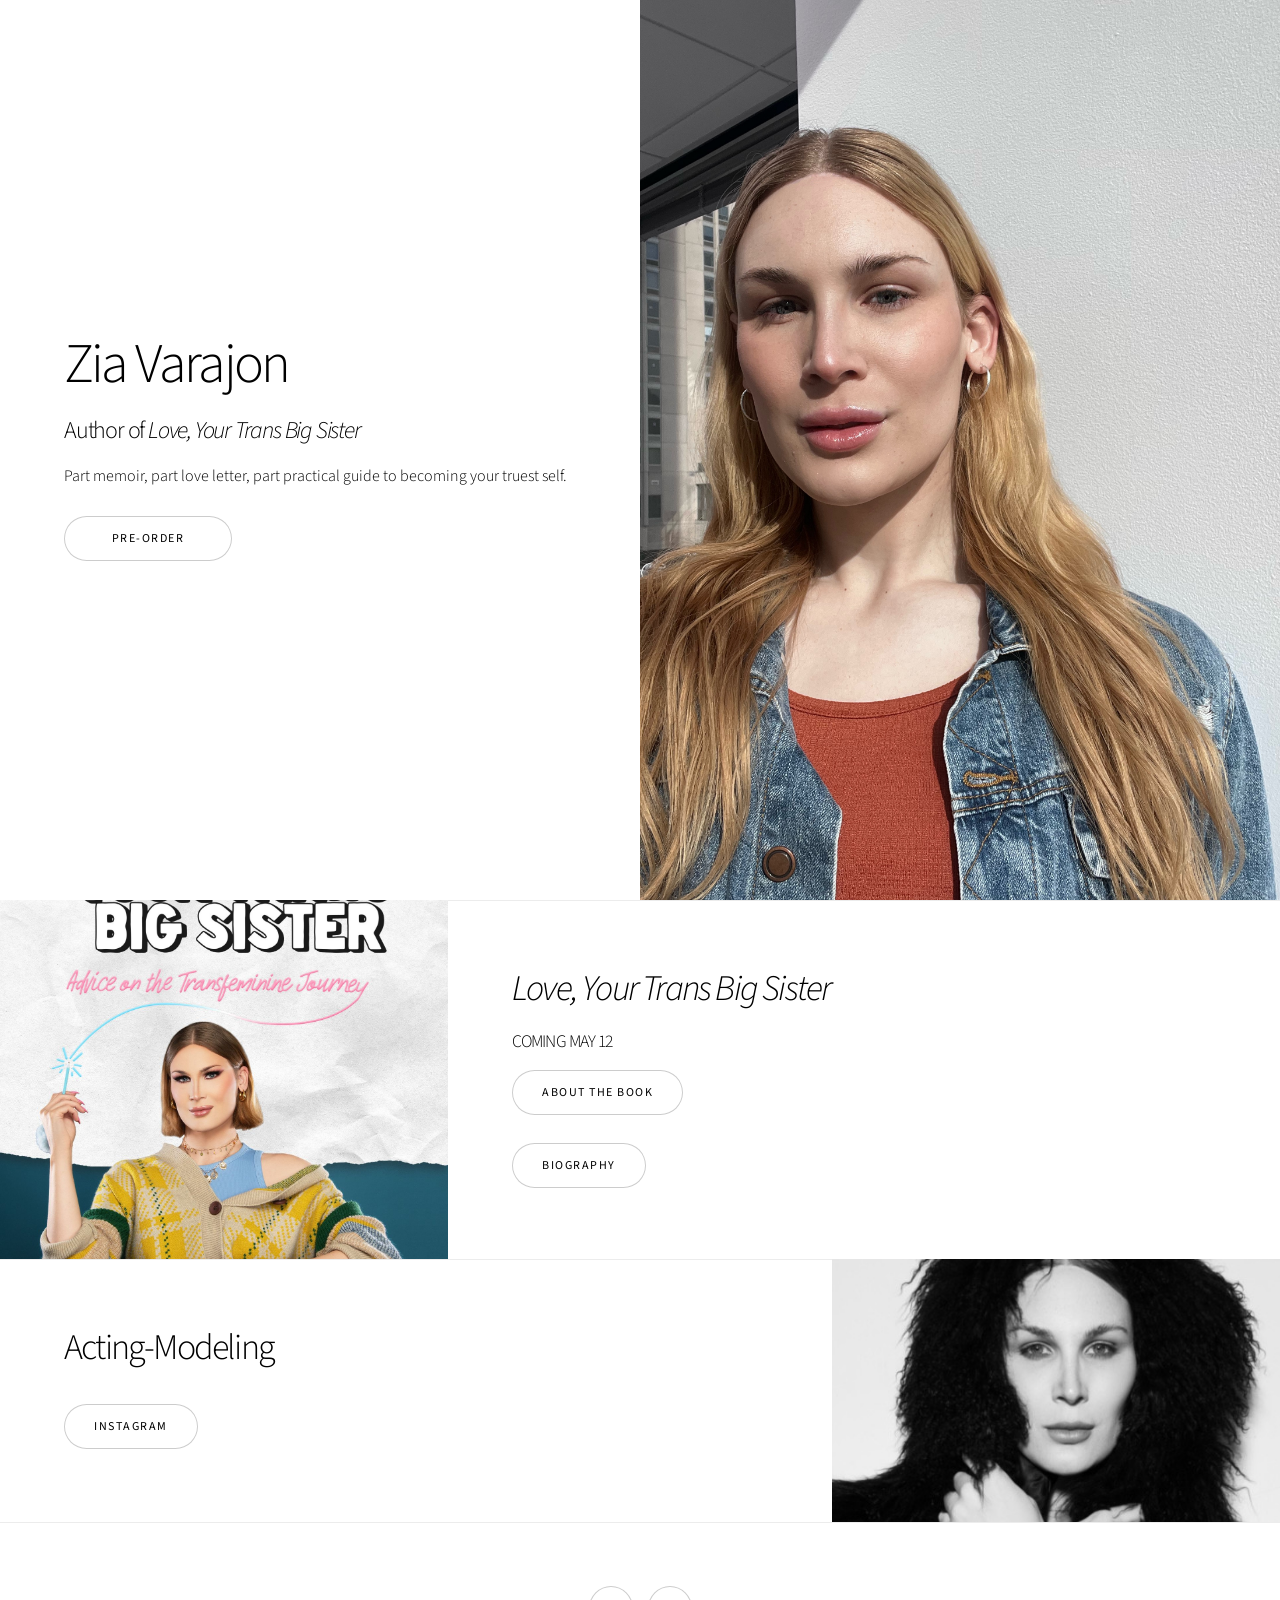
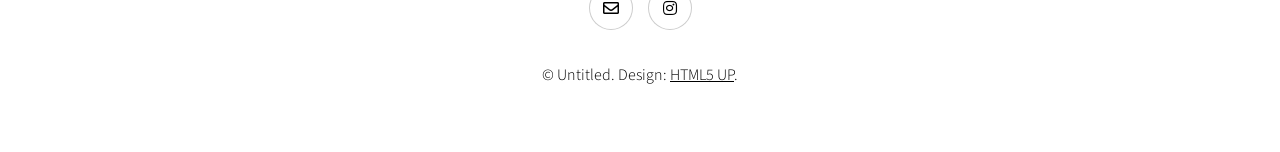
==== commit 17945fd2: "Edits 3" ====
--- a/index.html
+++ b/index.html
@@ -37,9 +37,9 @@
 					<section class="spotlight style1 orient-right content-align-left image-position-center onscroll-image-fade-in" id="first">
 						<div class="content">
 							<h2><i>Love, Your Trans Big Sister</i></h2>
-							
+							<h4>COMING MAY 12<h4>
 							<ul class="actions stacked">
-								<li><a href="lytbs.html" class="button">About the Book</a></li><li><a href="https://ziavarajon.com" class="button">Buy Now</a> </li>
+								<li><a href="about-the-book.html" class="button">About the Book</a></li><li><a href="biography-zia-varajon.html" class="button">Biography</a> </li>
 							</ul>
 						</div>
 						<div class="image">
--- a/assets/css/main.css
+++ b/assets/css/main.css
@@ -8539,7 +8539,8 @@
 			}
 
 			#wrapper > .invert .gallery article .image {
-				background-color: rgba(255, 255, 255, 0.125);
+				background-color: rgba(255, 255, 255, 0);
+				
 			}
 
 			#wrapper > .invert .items.style1 > * {
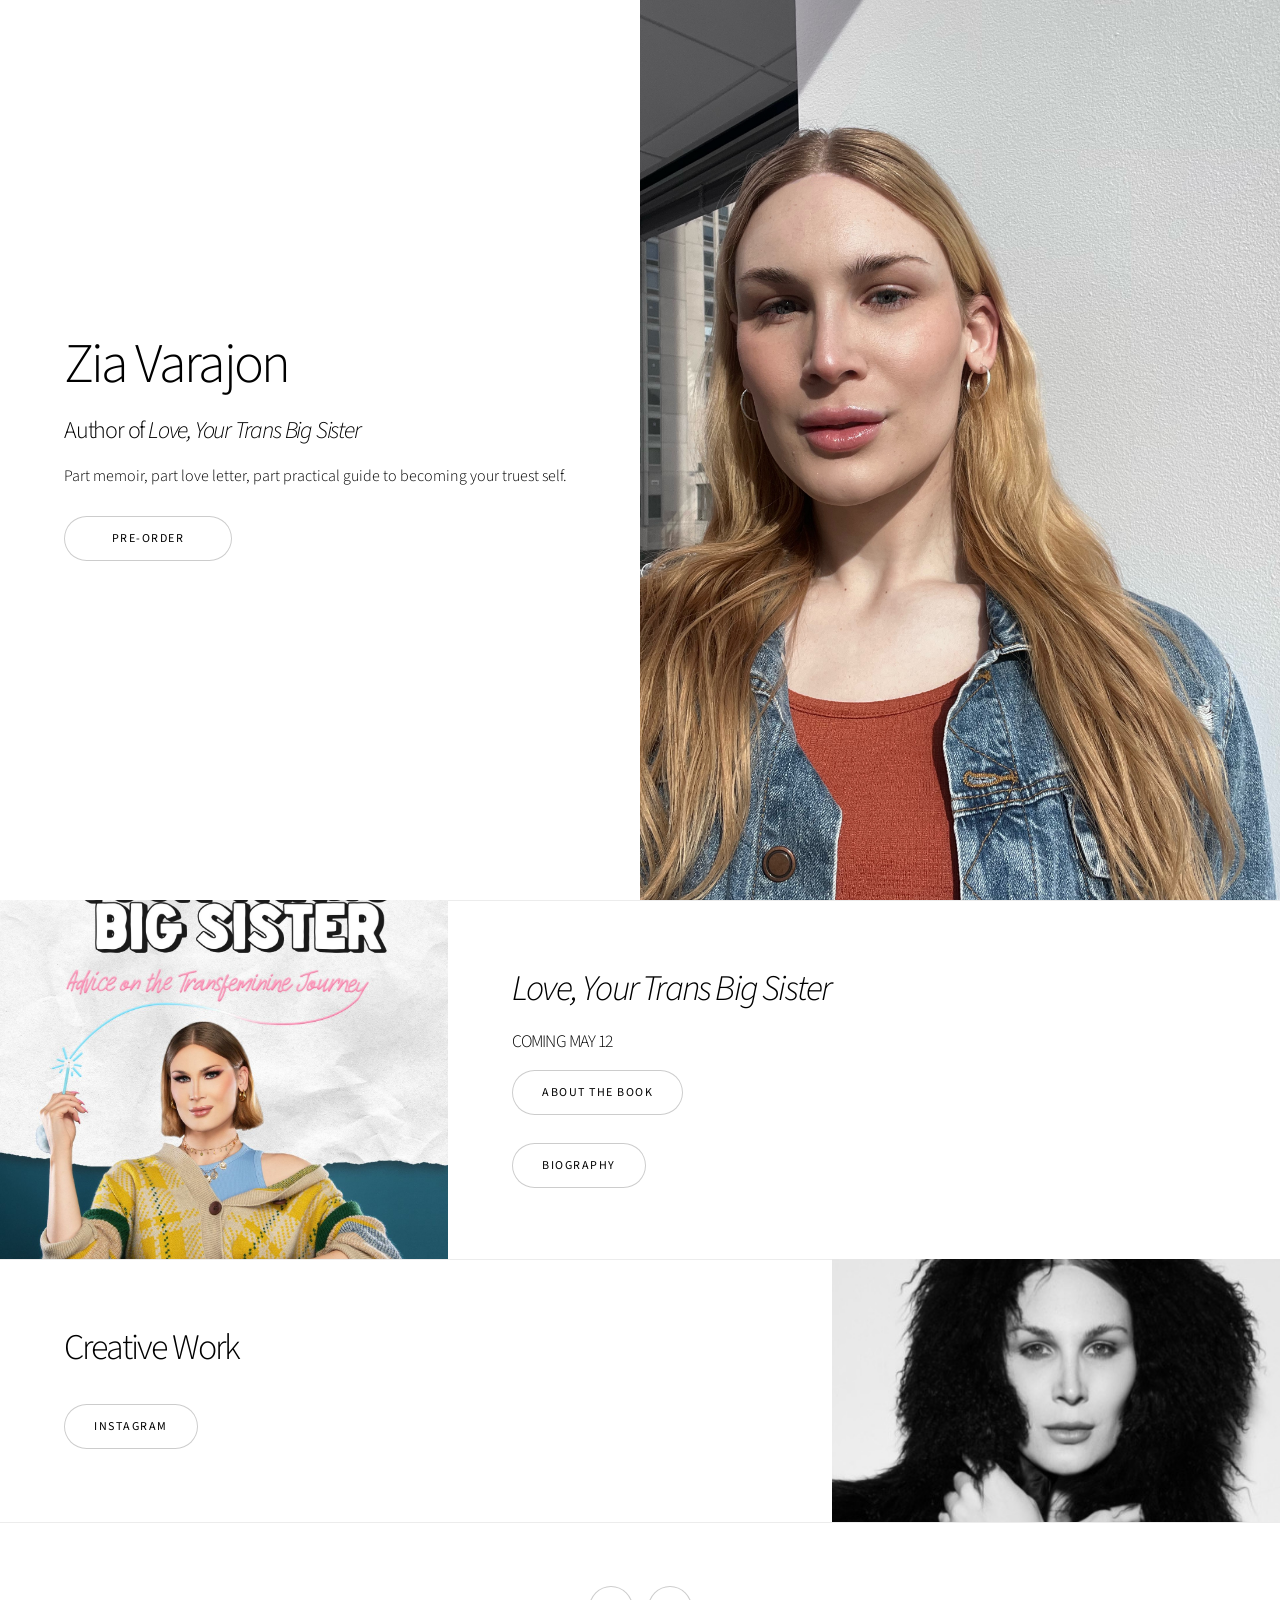
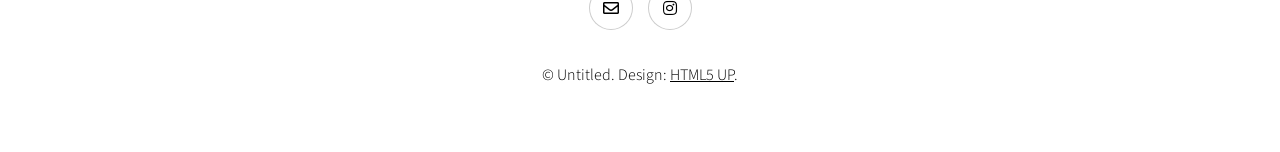
==== commit 6f932335: "khalas" ====
--- a/index.html
+++ b/index.html
@@ -50,7 +50,7 @@
 				<!-- Three -->
 					<section class="spotlight style1 orient-left content-align-left image-position-center onscroll-image-fade-in">
 						<div class="content">
-							<h2>Acting-Modeling</h2>
+							<h2>Creative Work</h2>
 							<p></p>
 							<ul class="actions ">
 								<li><a href="https://www.instagram.com/tsziaaa" class="button">instagram</a></li>
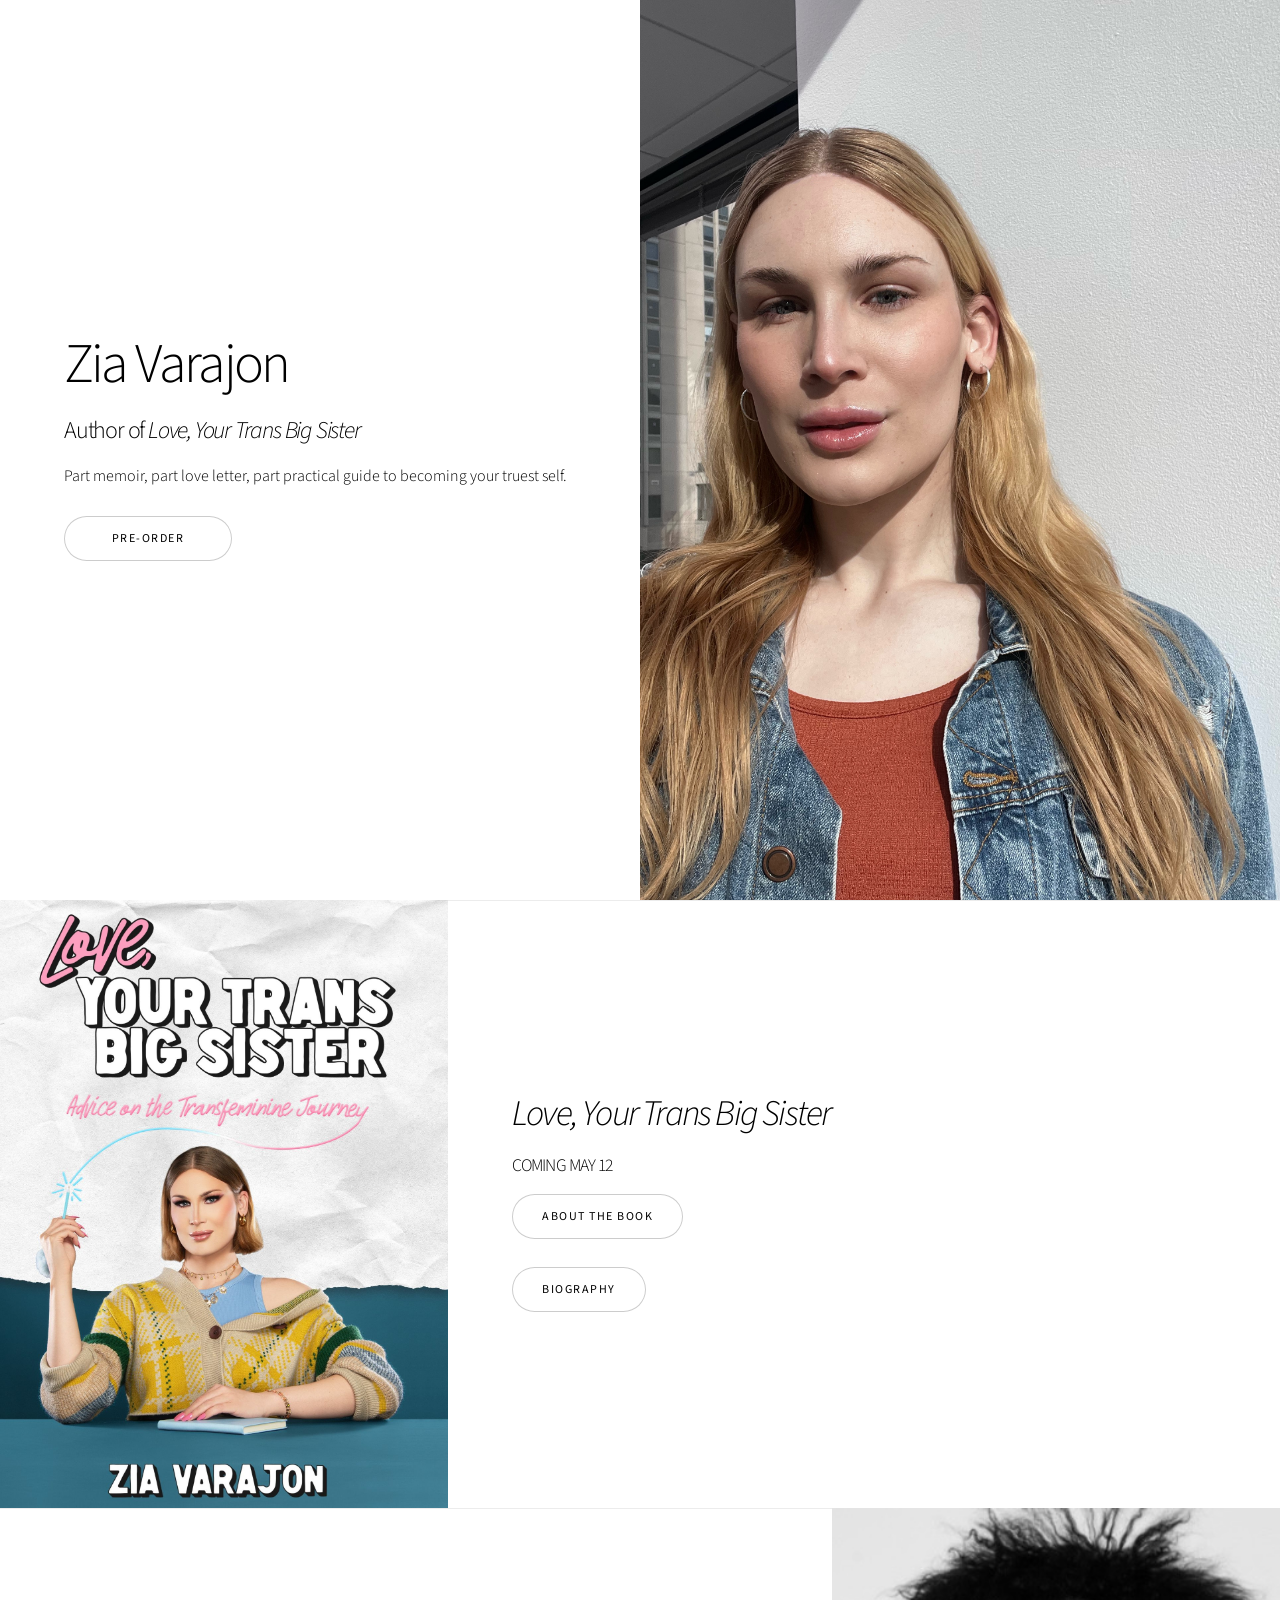
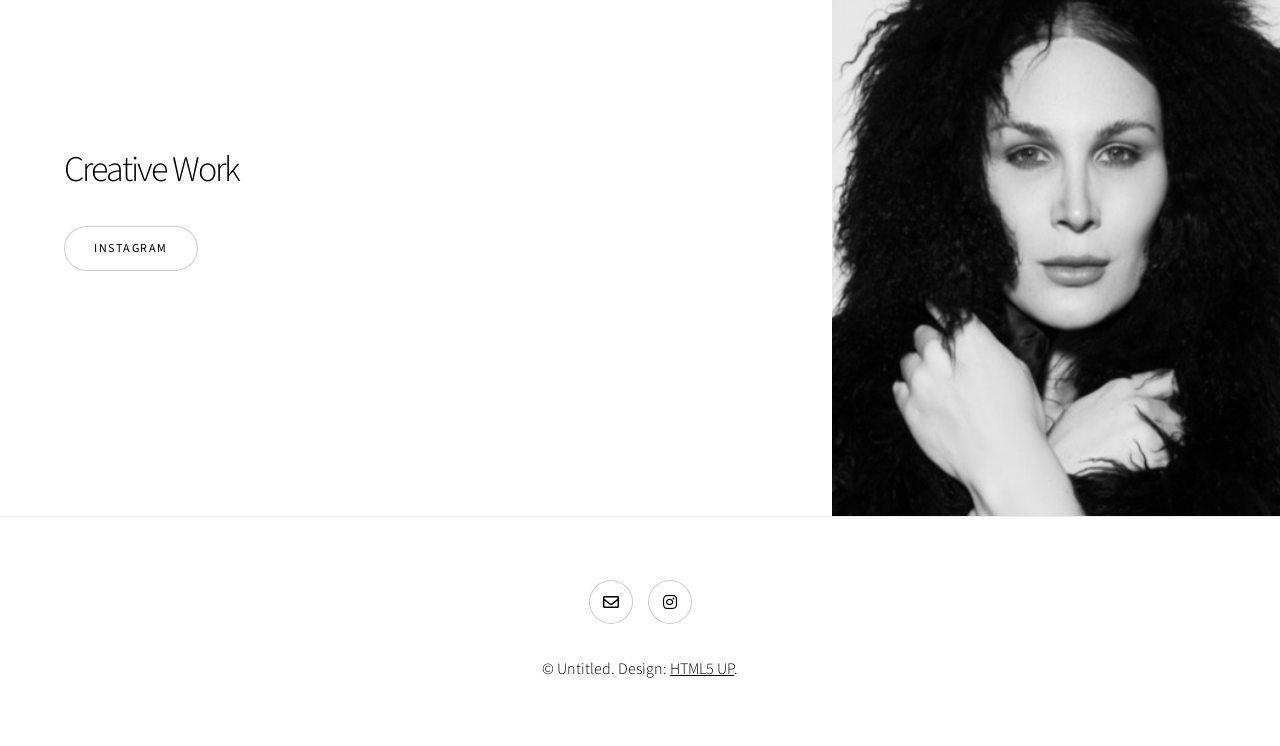
==== commit 9104b754: "editing css" ====
--- a/index.html
+++ b/index.html
@@ -42,8 +42,8 @@
 								<li><a href="about-the-book.html" class="button">About the Book</a></li><li><a href="biography-zia-varajon.html" class="button">Biography</a> </li>
 							</ul>
 						</div>
-						<div class="image">
-							<img src="images/spotlight01.jpg" alt="" />
+						<div class="image" >
+							<img src="images/spotlight01.jpg " alt="" />
 						</div>
 					</section>
 
--- a/assets/css/main.css
+++ b/assets/css/main.css
@@ -4890,6 +4890,7 @@
 			flex-shrink: 0;
 			width: 35%;
 			min-width: 25rem;
+			min-height: 38rem;
 			border-radius: 0;
 		}
 
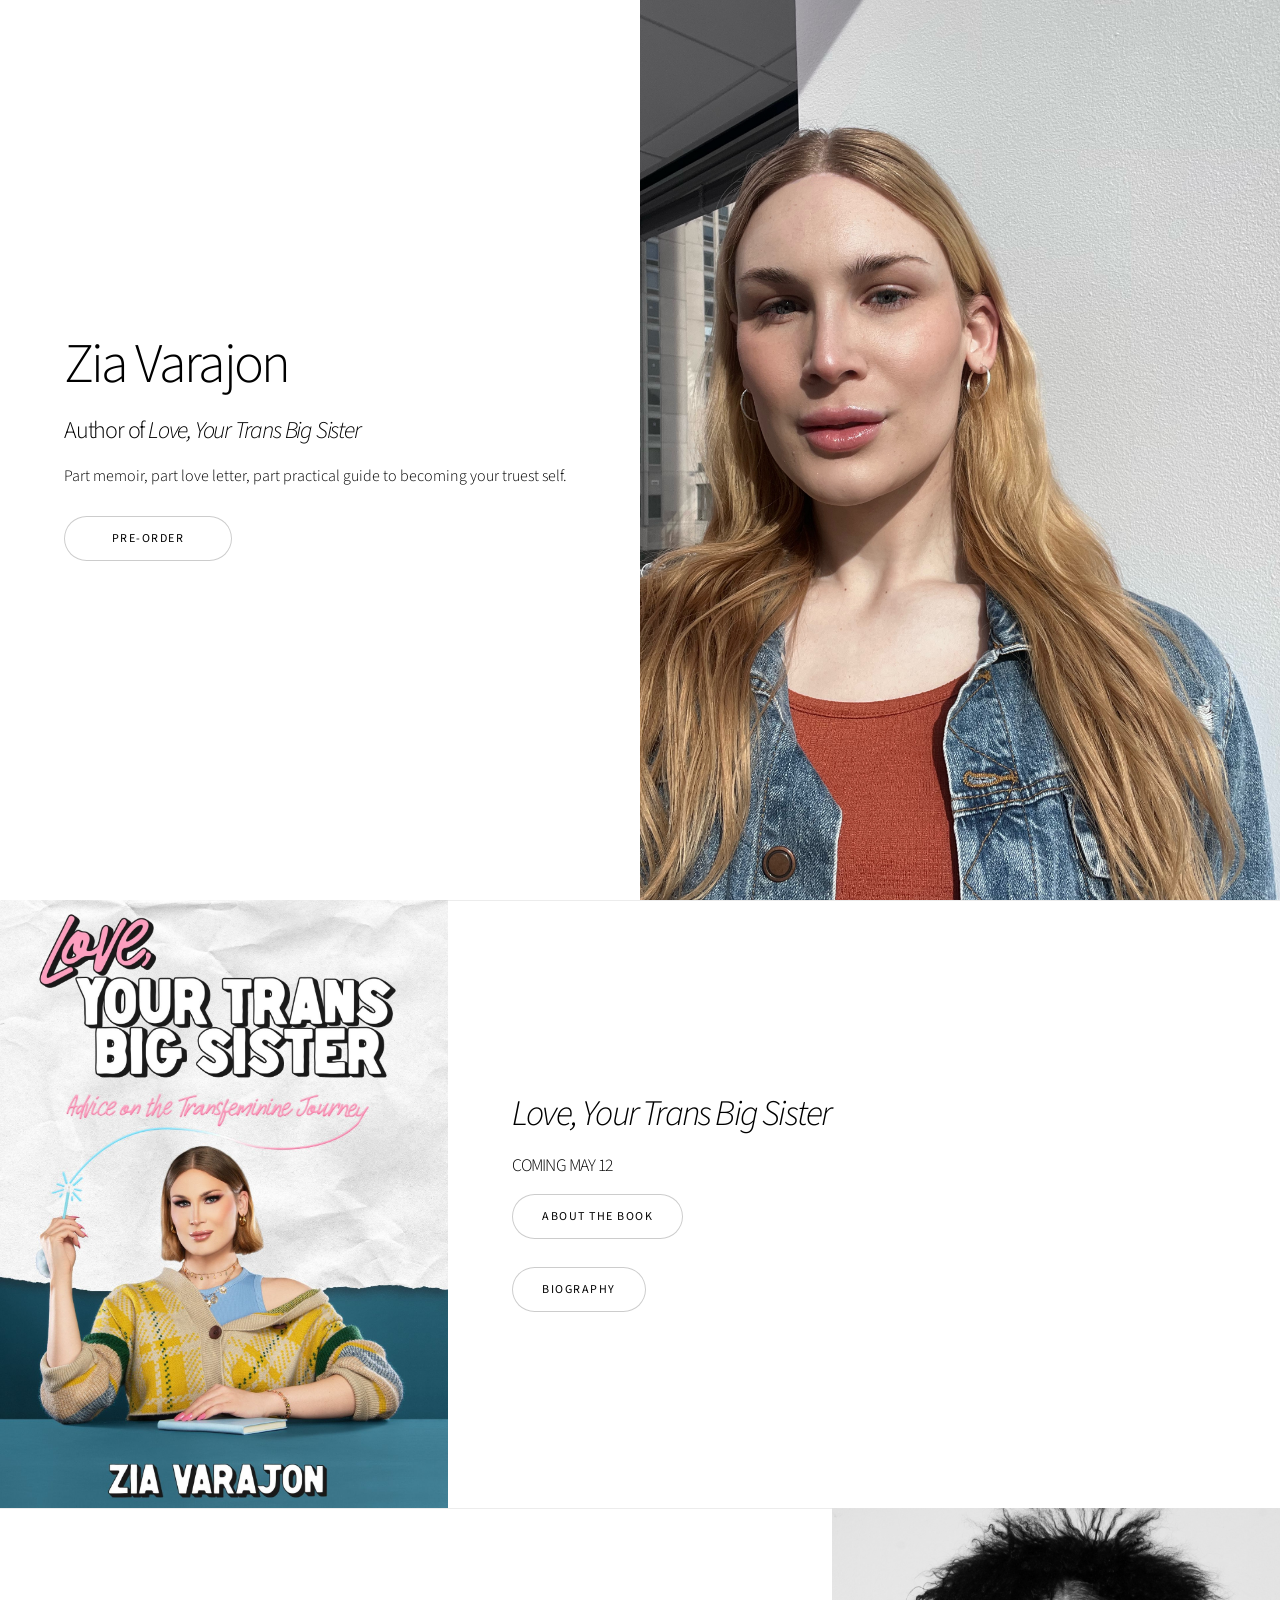
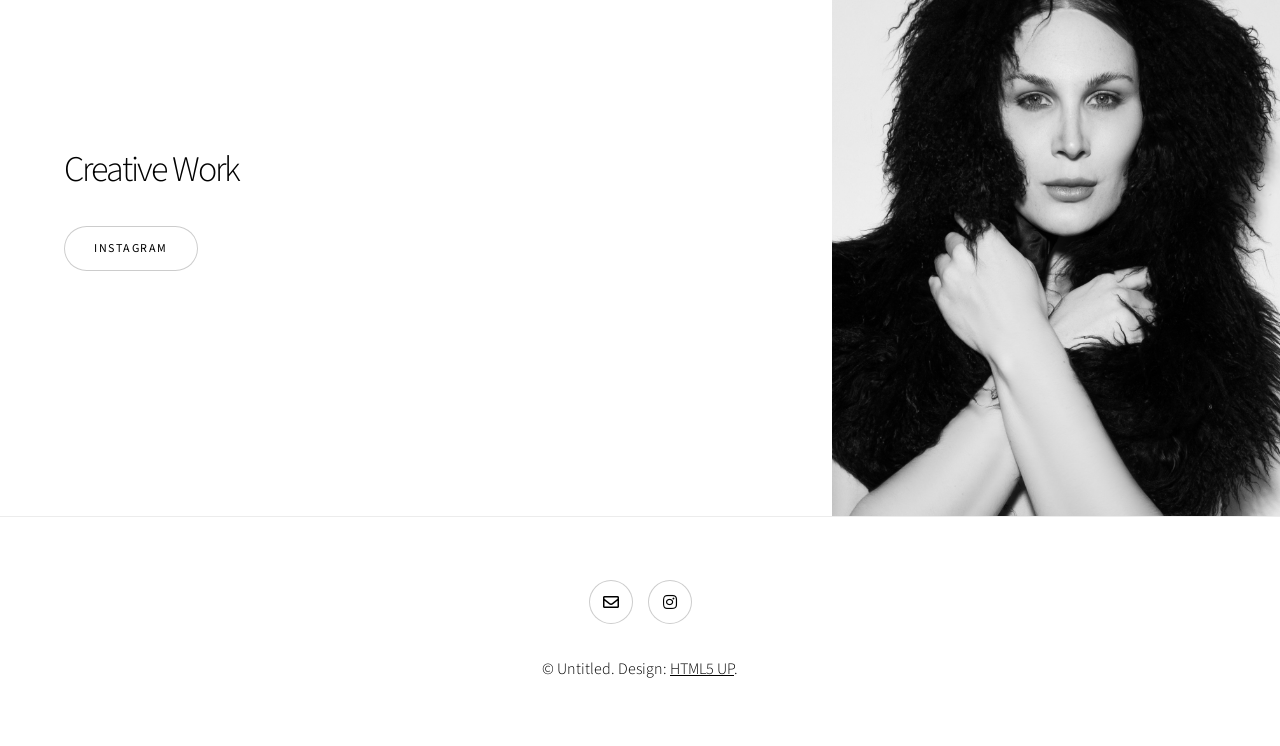
==== commit 5cb2efe9: "Update index.html" ====
--- a/index.html
+++ b/index.html
@@ -52,7 +52,7 @@
 						<div class="content">
 							<h2>Creative Work</h2>
 							<p></p>
-							<ul class="actions ">
+							<ul class="actions stacked">
 								<li><a href="https://www.instagram.com/tsziaaa" class="button">instagram</a></li>
 							</ul>
 						</div>
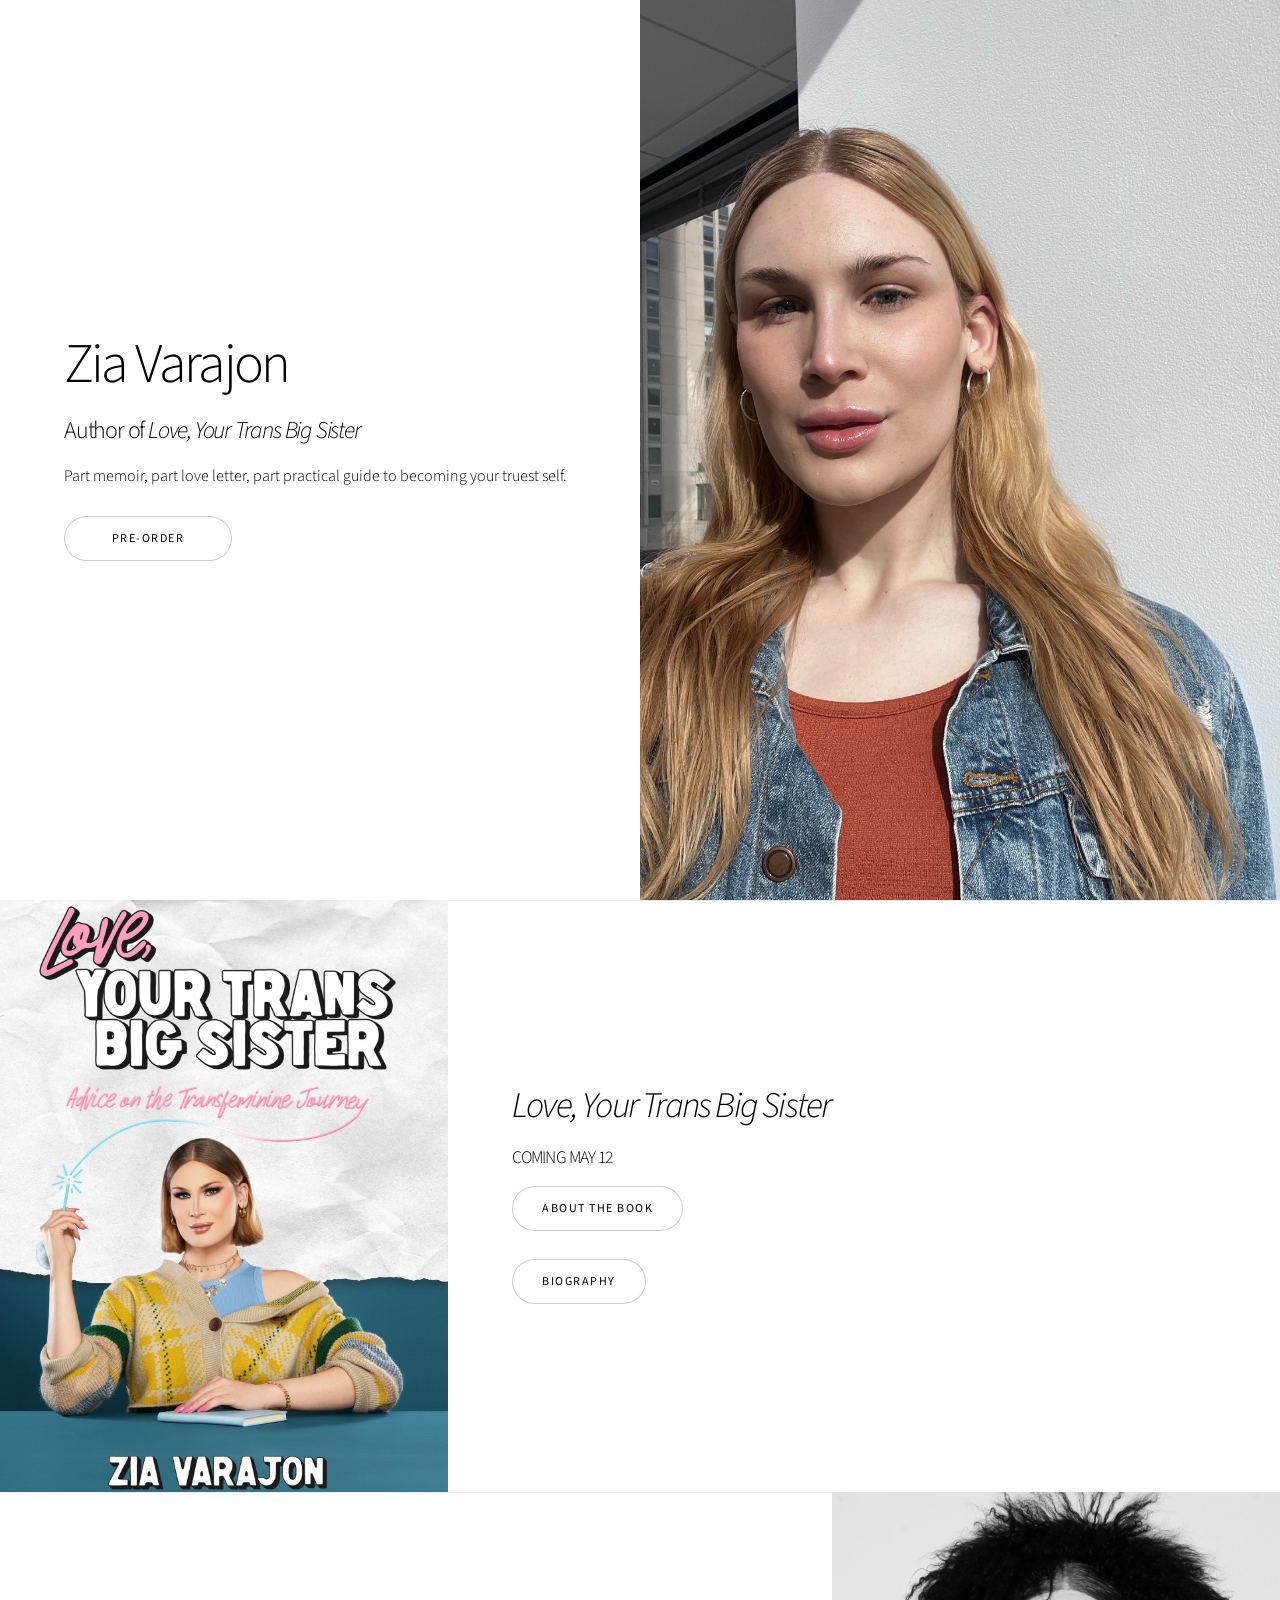
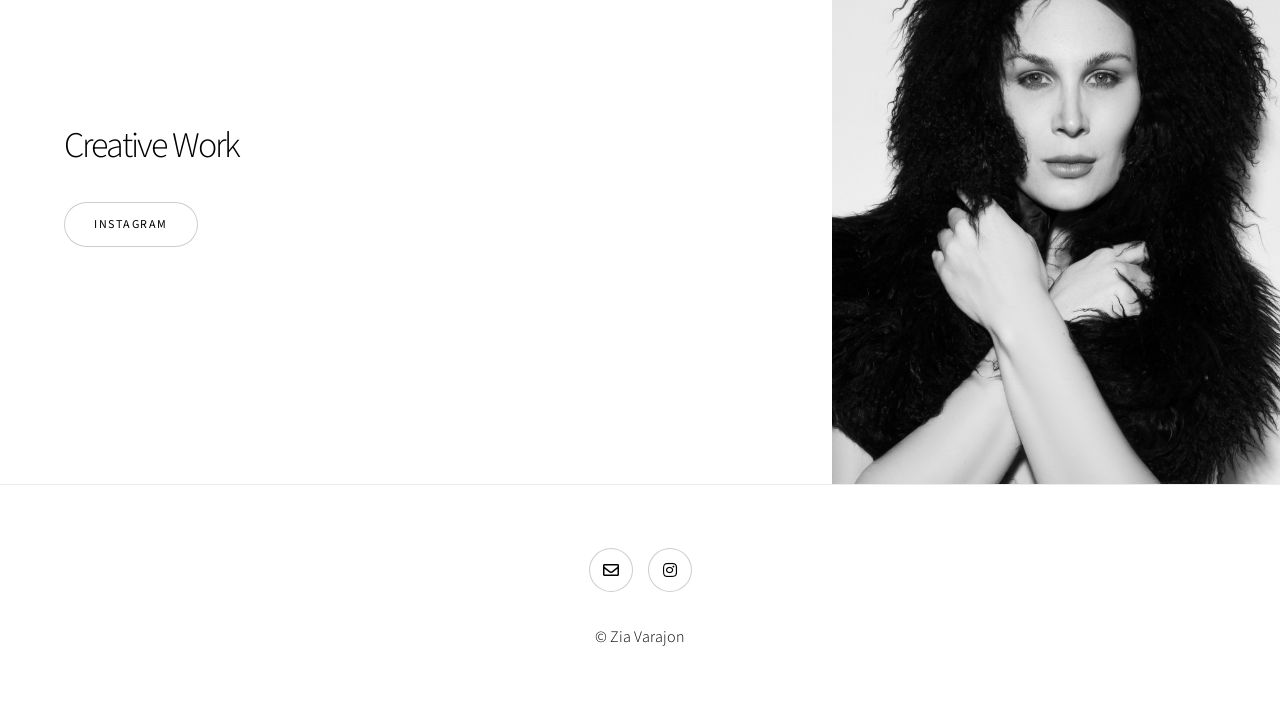
==== commit 80e2da33: "footer" ====
--- a/index.html
+++ b/index.html
@@ -276,7 +276,7 @@
 								 <li><a href="mailto:ziavarajon@gmail.com" class="icon style2 fa-envelope"><span class="label">Email</span></a></li>
 								 <li><a href="https://www.instagram.com/tsziaaa" class="icon brands style2 fa-instagram"><span class="label">Instagram</span></a></li>
 							</ul>
-							<p>&copy; Untitled. Design: <a href="https://html5up.net">HTML5 UP</a>.</p>
+							<p>&copy; Zia Varajon</p>
 						</div>
 					</footer>
 
--- a/assets/css/main.css
+++ b/assets/css/main.css
@@ -2626,7 +2626,10 @@
 	}
 
 /* Image */
-
+	.bookimg{
+		min-height: 37rem;
+
+	}
 	.image {
 		border: 0;
 		border-radius: 4px;
@@ -2638,7 +2641,7 @@
 			display: block;
 			border-radius: 4px;
 		}
-
+		
 		.image.left, .image.right {
 			width: 40%;
 			max-width: 10rem;
@@ -3571,7 +3574,9 @@
 					width: 100%;
 					max-width: 100%;
 					height: 45vh;
-				}
+					
+				}
+				
 
 		}
 
@@ -4858,6 +4863,7 @@
 		position: relative;
 		overflow-x: hidden;
 		text-align: left;
+		min-height: 37rem;
 	}
 
 		.spotlight.style1 .content {
@@ -4890,9 +4896,9 @@
 			flex-shrink: 0;
 			width: 35%;
 			min-width: 25rem;
-			min-height: 38rem;
 			border-radius: 0;
 		}
+		
 
 			.spotlight.style1 .image img {
 				-moz-object-fit: cover;
@@ -4911,6 +4917,7 @@
 				height: 100%;
 				border-radius: 0;
 			}
+		
 
 		@media screen and (max-width: 1680px) {
 
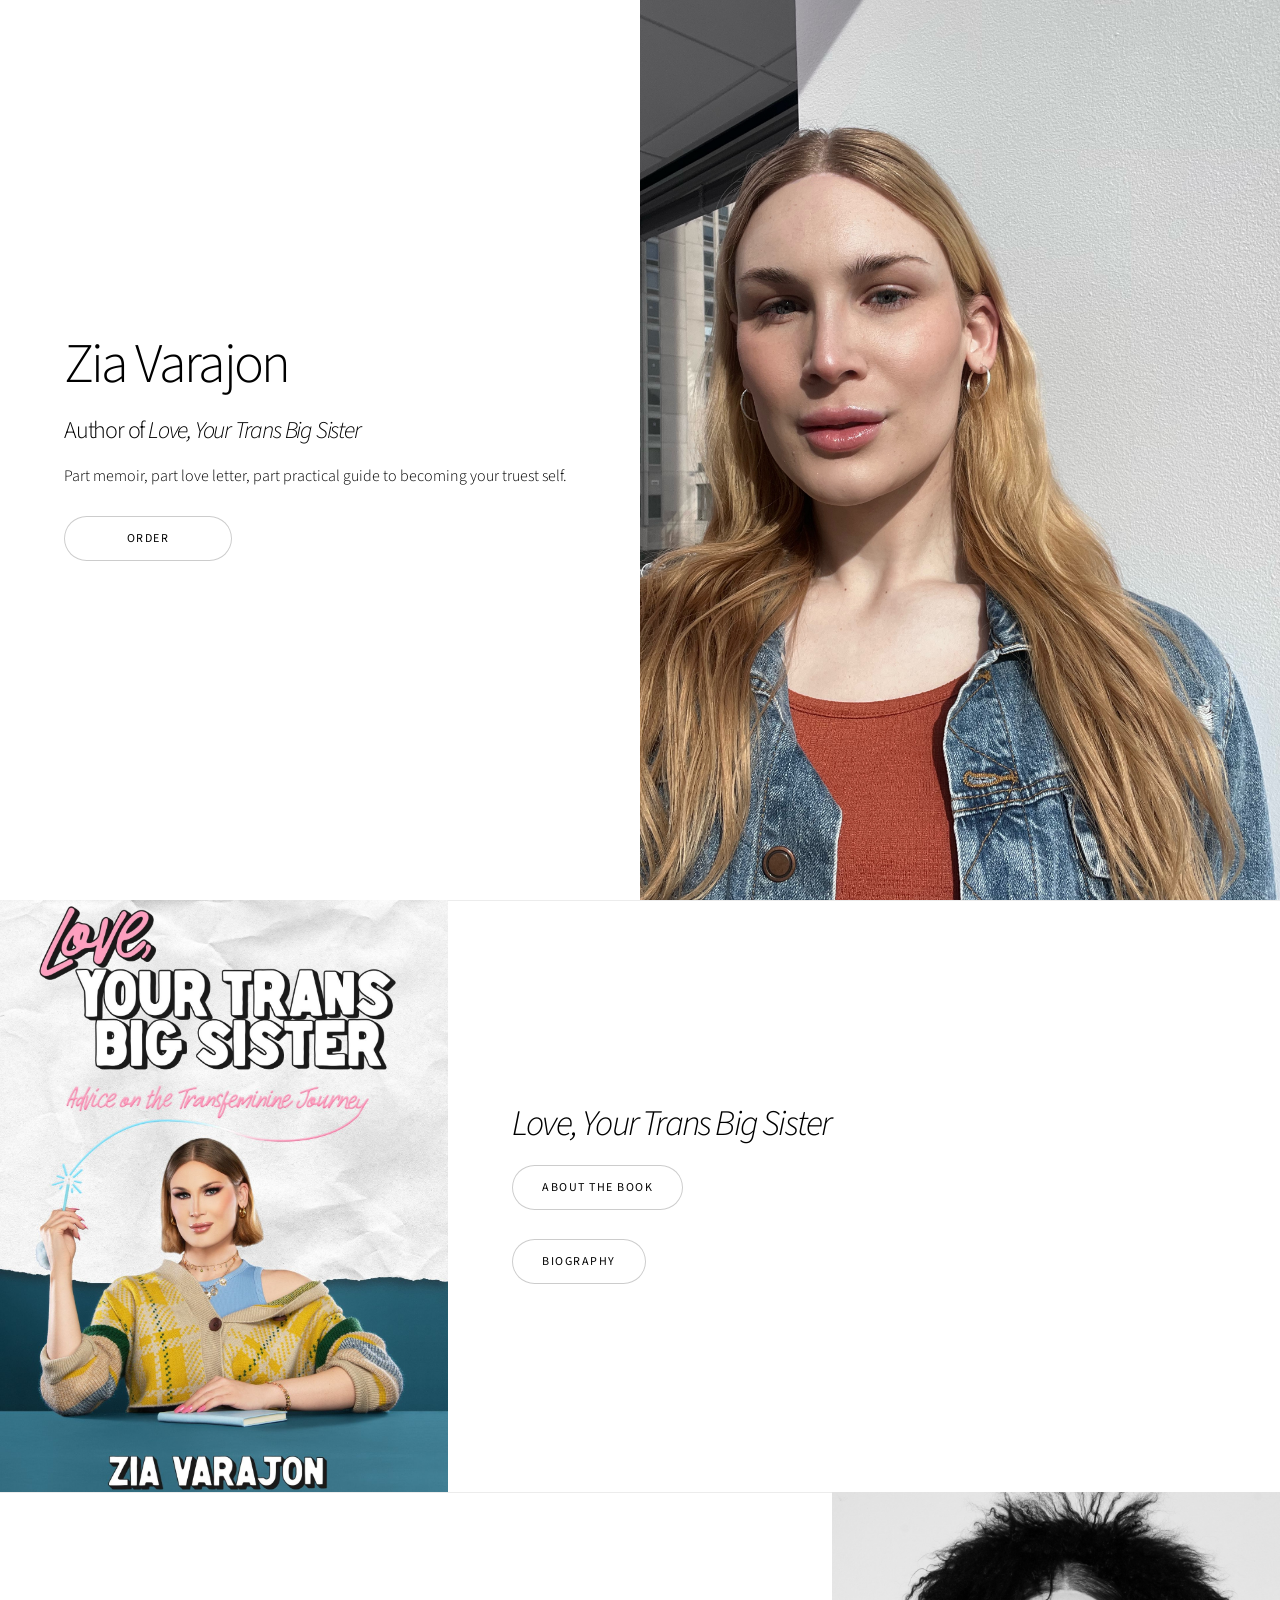
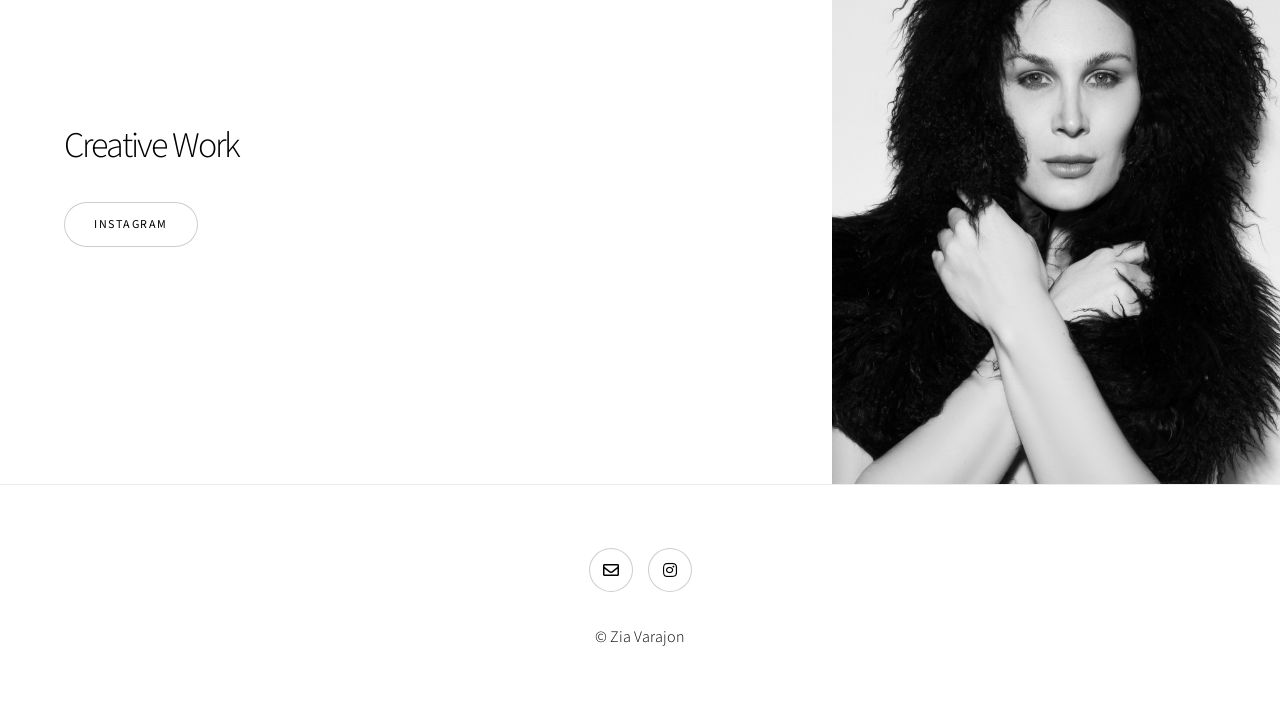
==== commit 9234171a: "Updated Links" ====
--- a/index.html
+++ b/index.html
@@ -25,7 +25,7 @@
 							<h2">Part memoir, part love letter, part practical guide to becoming your truest self.</h2>
 							<br></br>
 							<ul class="actions stacked">
-								<li><a href="https://www.barnesandnoble.com/w/love-your-trans-big-sister-zia-varajon/1149774311" class="button big wide smooth-scroll-middle">Pre-Order</a></li>
+								<li><a href="https://bookshop.org/shop/ziavarajon" class="button big wide smooth-scroll-middle">Order</a></li>
 							</ul>
 						</div>
 						<div class="image">
@@ -37,7 +37,7 @@
 					<section class="spotlight style1 orient-right content-align-left image-position-center onscroll-image-fade-in" id="first">
 						<div class="content">
 							<h2><i>Love, Your Trans Big Sister</i></h2>
-							<h4>COMING MAY 12<h4>
+							
 							<ul class="actions stacked">
 								<li><a href="about-the-book.html" class="button">About the Book</a></li><li><a href="biography-zia-varajon.html" class="button">Biography</a> </li>
 							</ul>
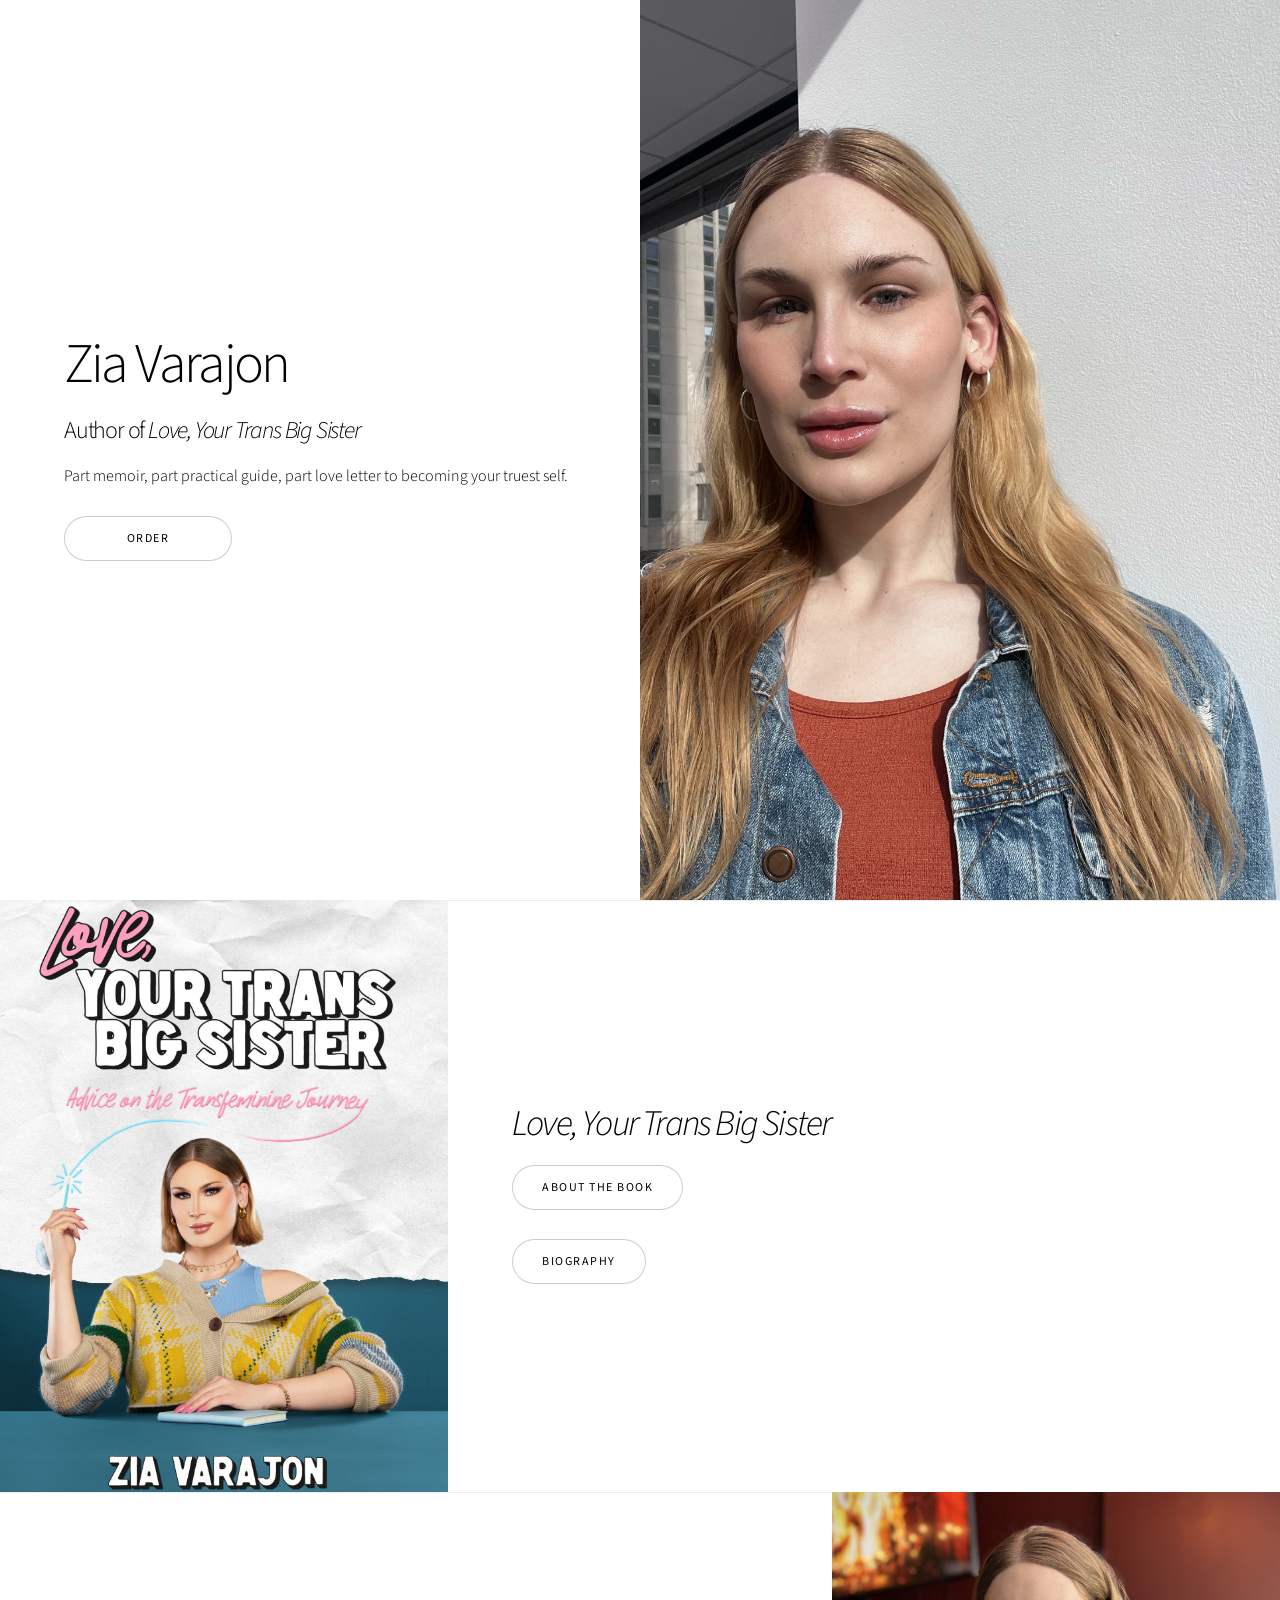
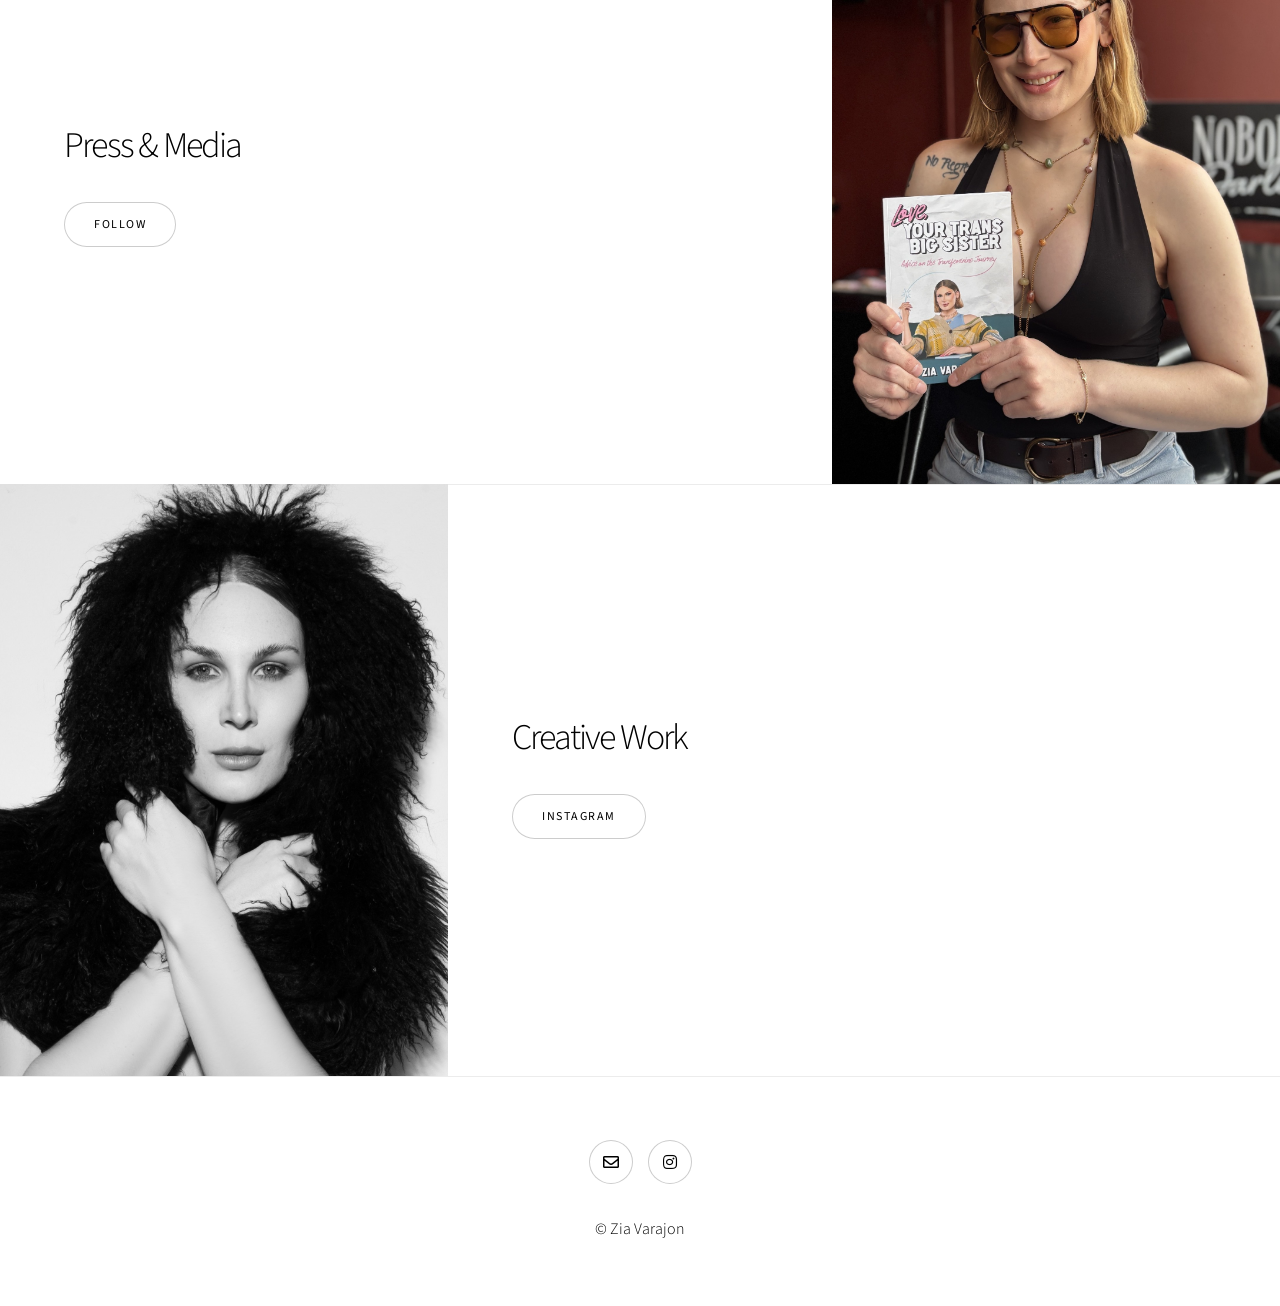
==== commit cfad25bd: "adding press/media" ====
--- a/index.html
+++ b/index.html
@@ -22,7 +22,7 @@
 						<div class="content">
 							<h1>Zia Varajon</h1>
 							<h3 class="major">Author of <i>Love, Your Trans Big Sister </i></h3>
-							<h2">Part memoir, part love letter, part practical guide to becoming your truest self.</h2>
+							<h2">Part memoir, part practical guide, part love letter to becoming your truest self.</h2>
 							<br></br>
 							<ul class="actions stacked">
 								<li><a href="https://bookshop.org/shop/ziavarajon" class="button big wide smooth-scroll-middle">Order</a></li>
@@ -49,6 +49,21 @@
 
 				<!-- Three -->
 					<section class="spotlight style1 orient-left content-align-left image-position-center onscroll-image-fade-in">
+						<div class="content">
+							<h2>Press & Media</h2>
+							<p></p>
+							<ul class="actions stacked">
+								<li><a href="Press-Media.html" class="button">Follow</a></li>
+							</ul>
+						</div>
+						<div class="image">
+							<img src="images/spotlight04.jpg" alt="" />
+						</div>
+					</section>
+
+
+				<!-- Four -->
+					<section class="spotlight style1 orient-right content-align-left image-position-center onscroll-image-fade-in">
 						<div class="content">
 							<h2>Creative Work</h2>
 							<p></p>
